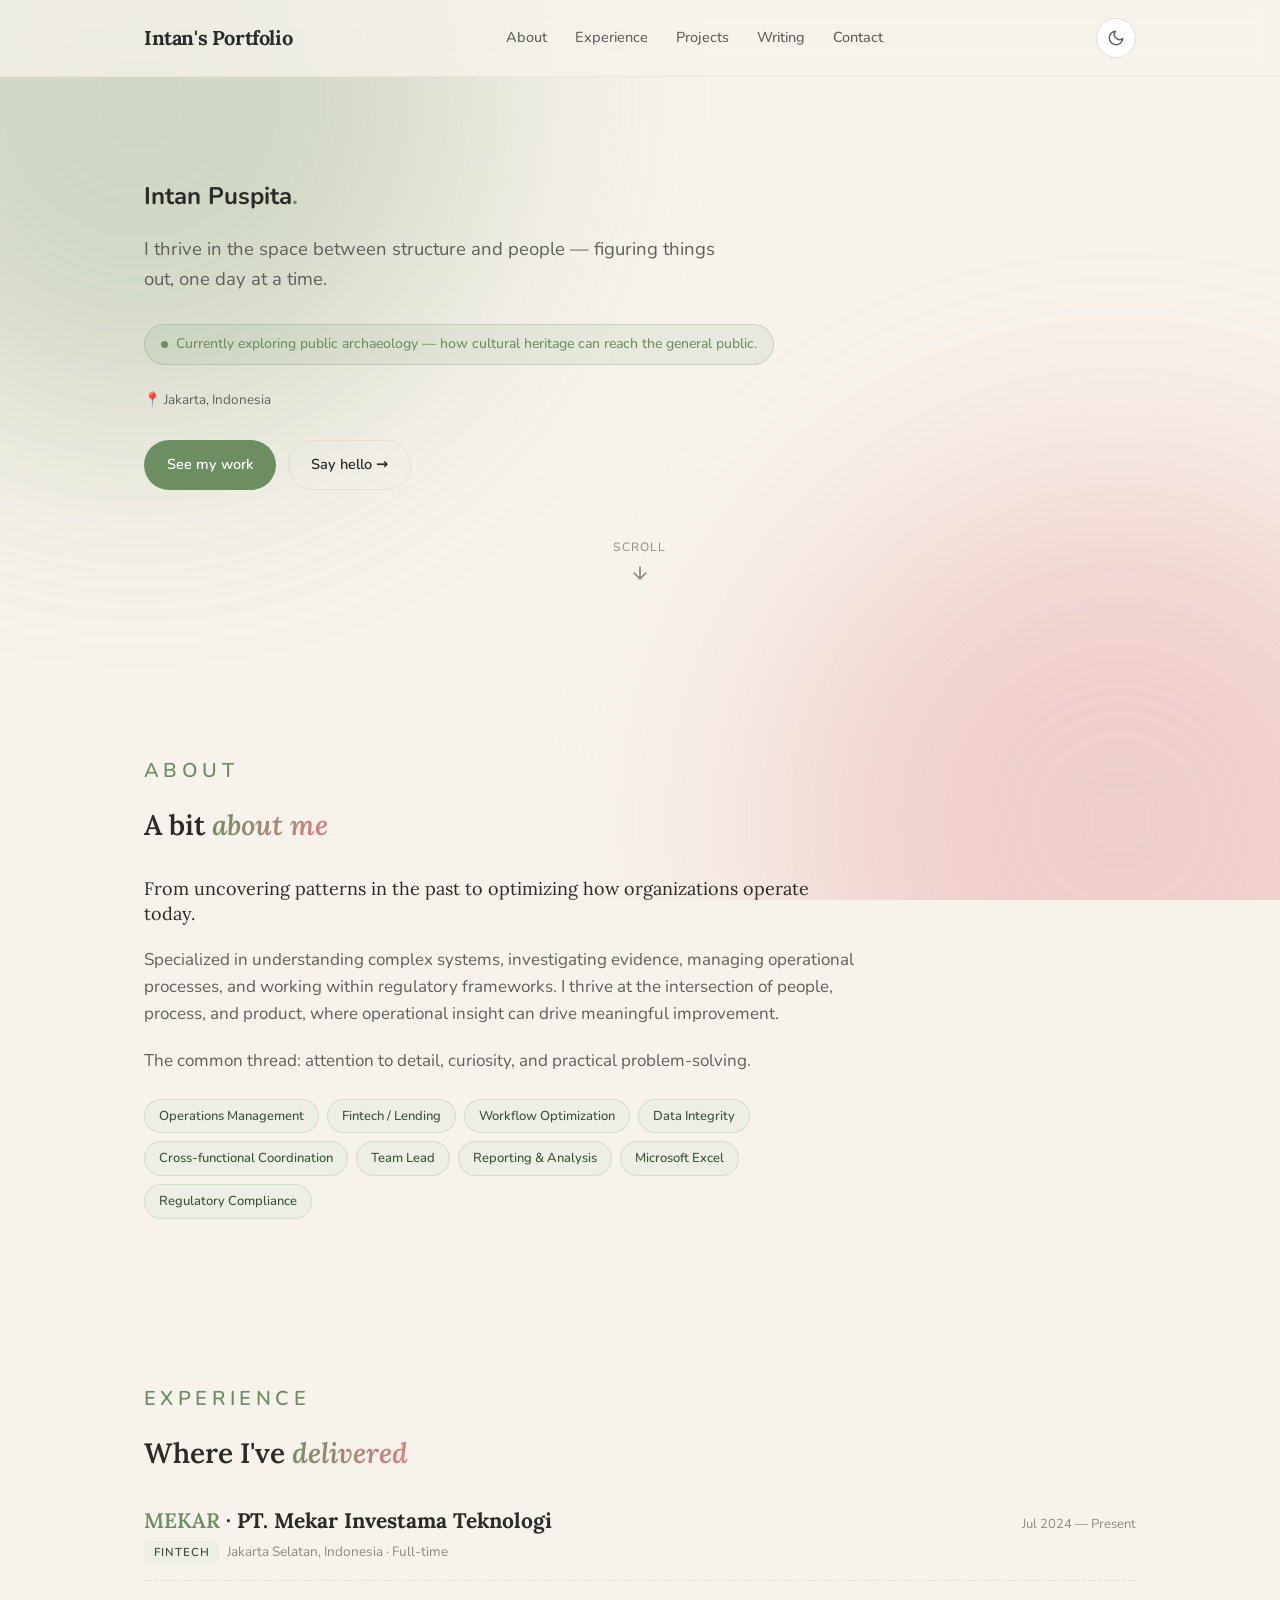
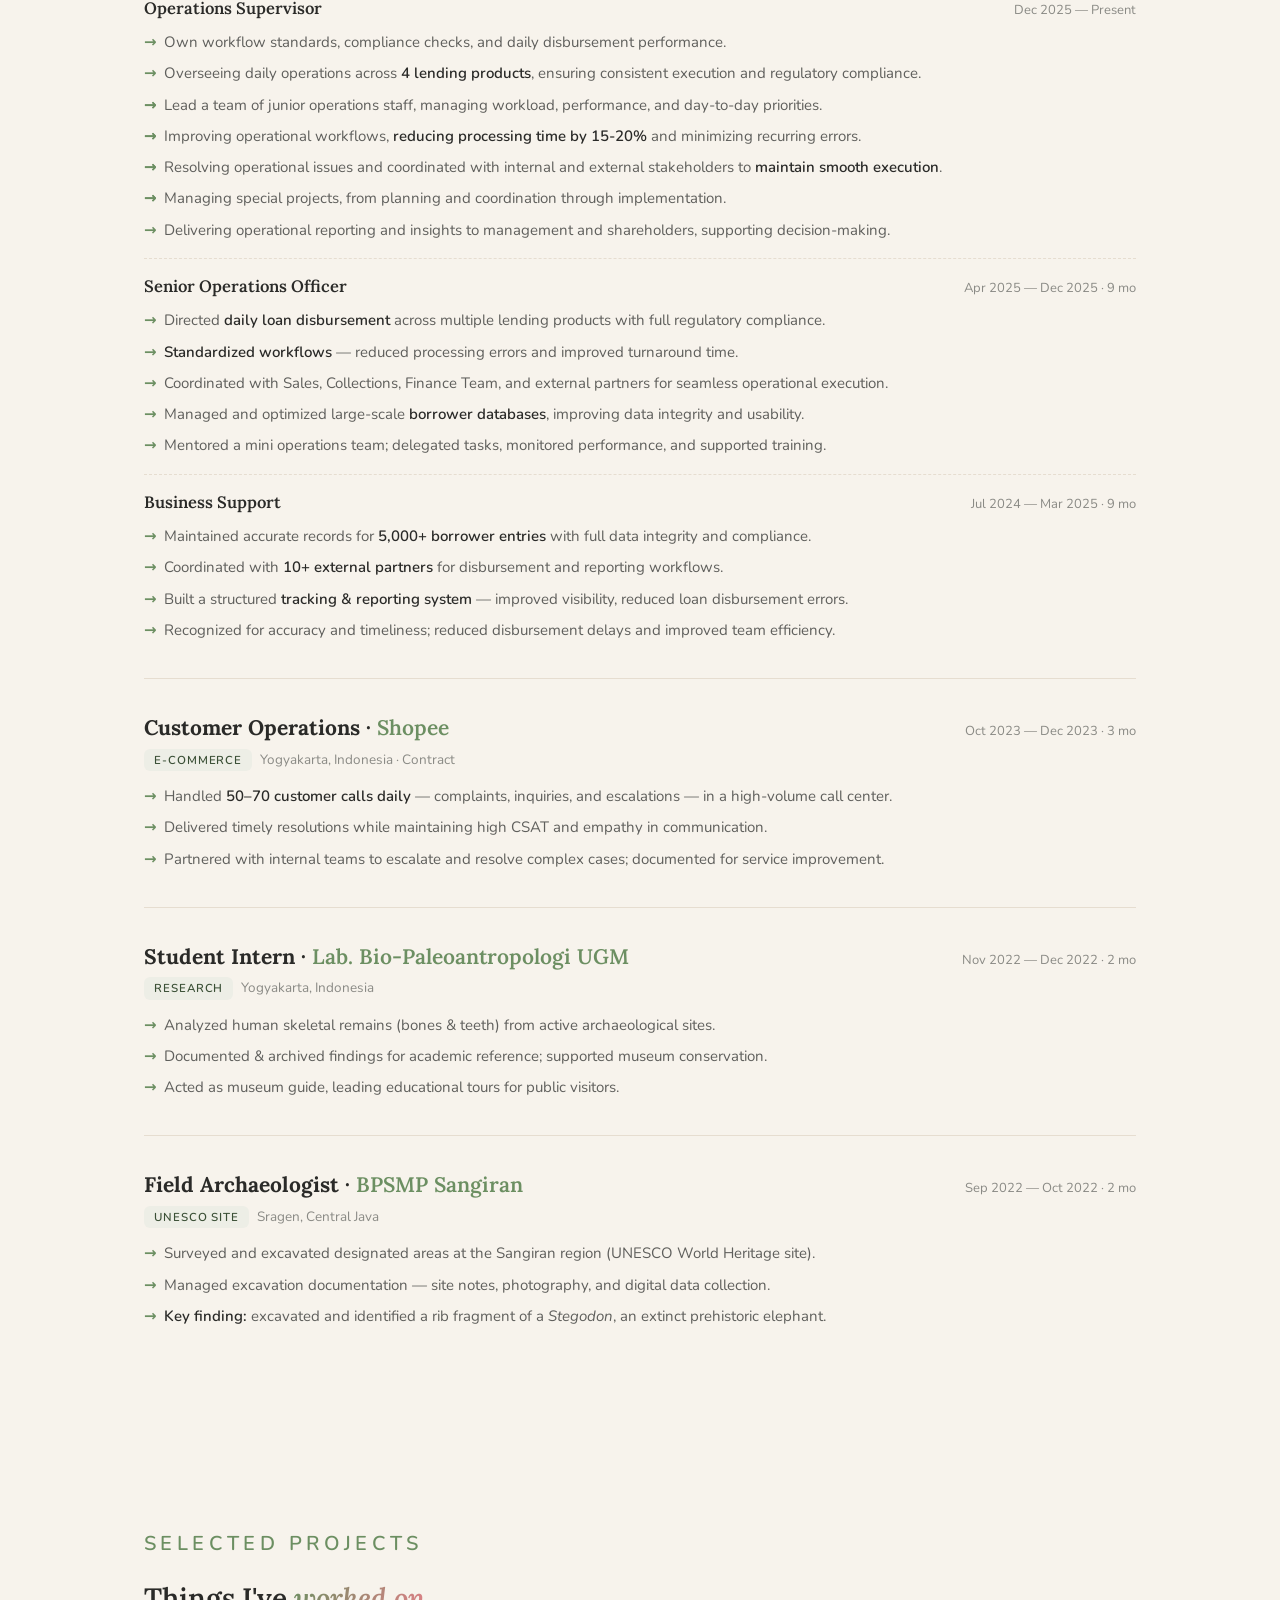
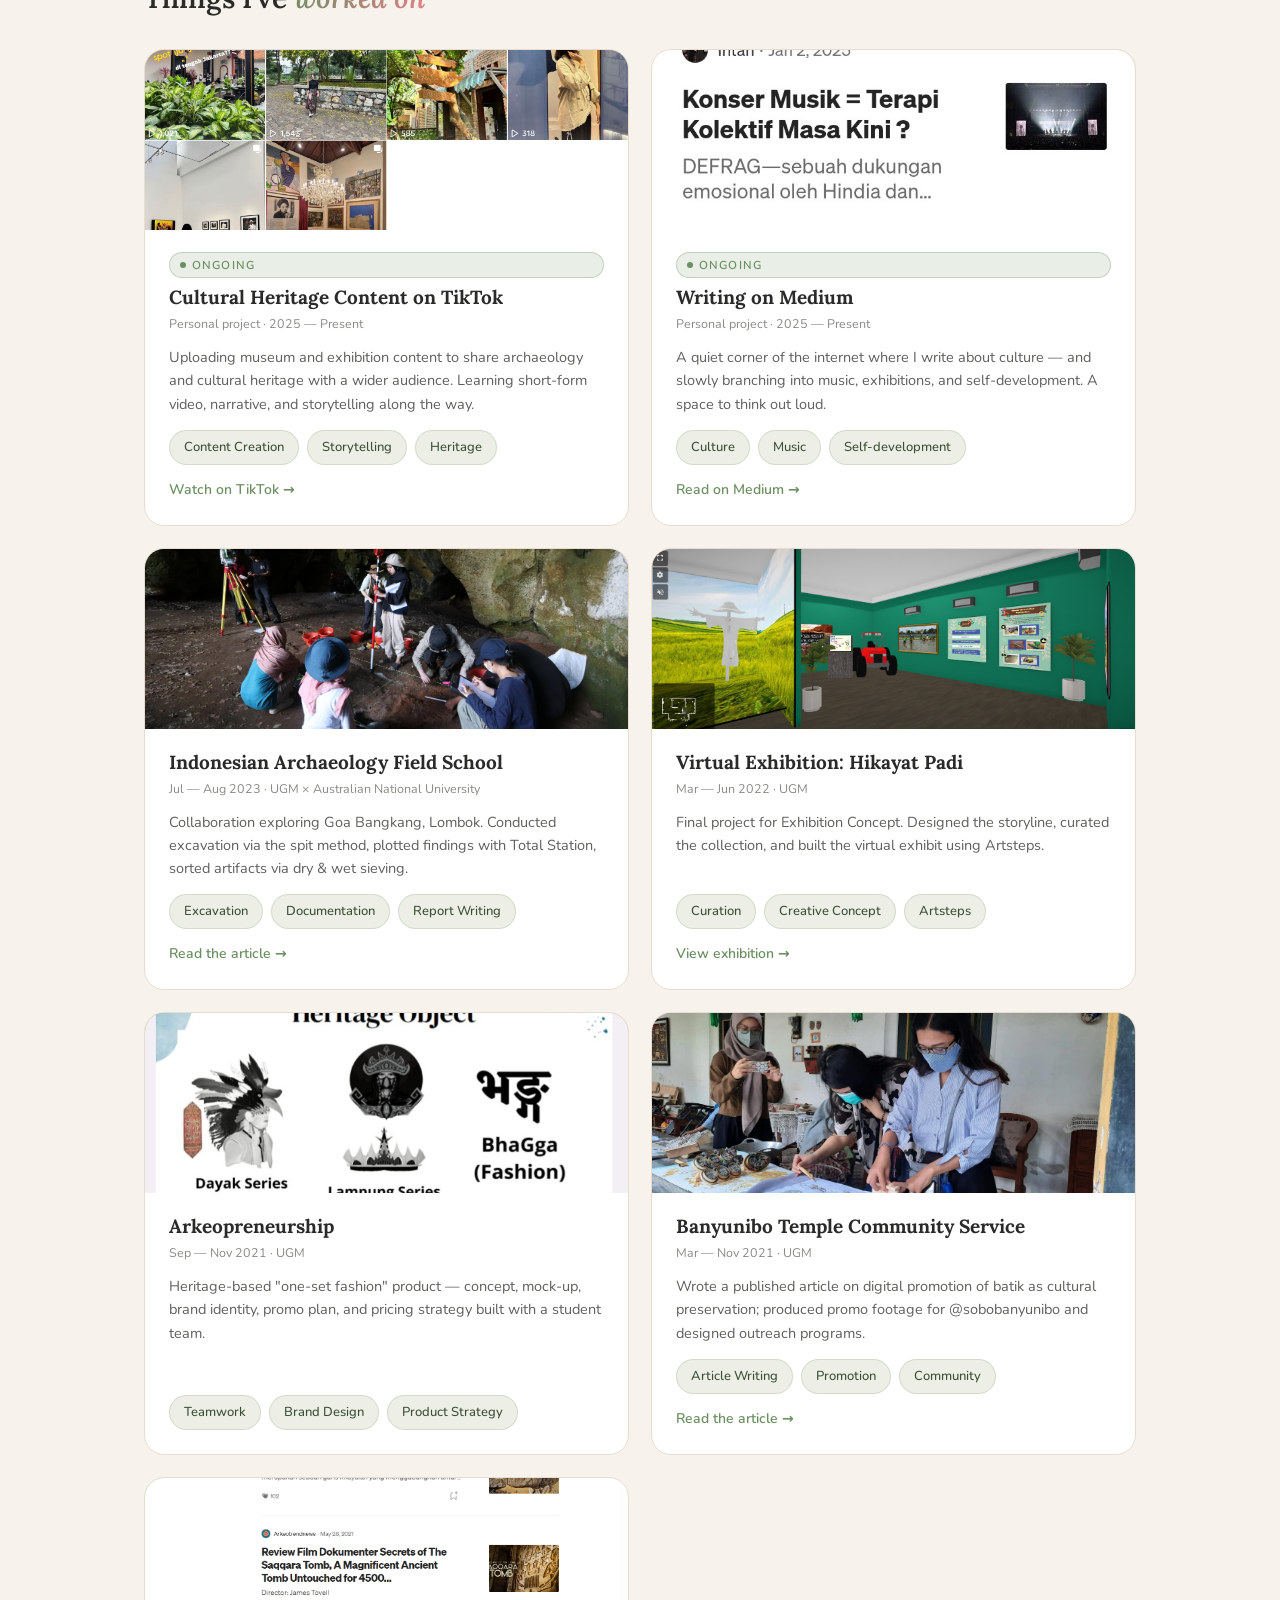
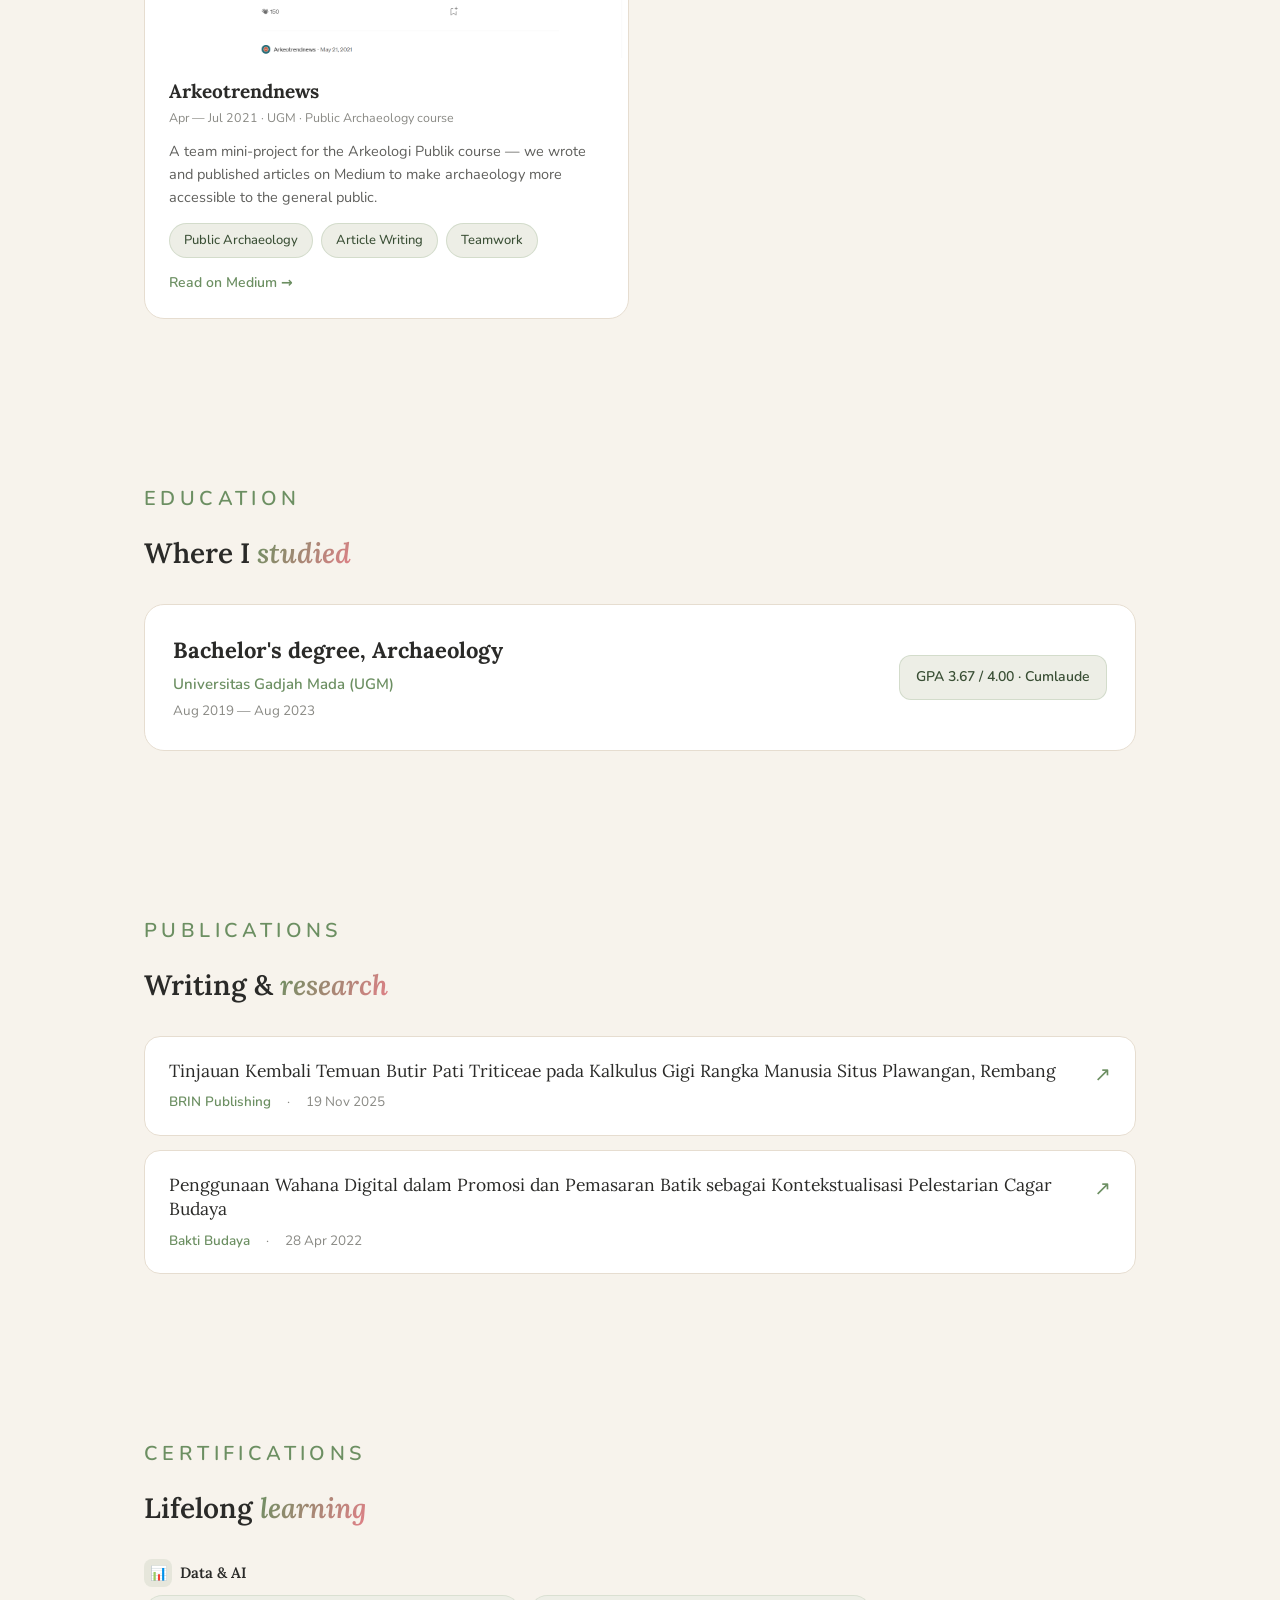
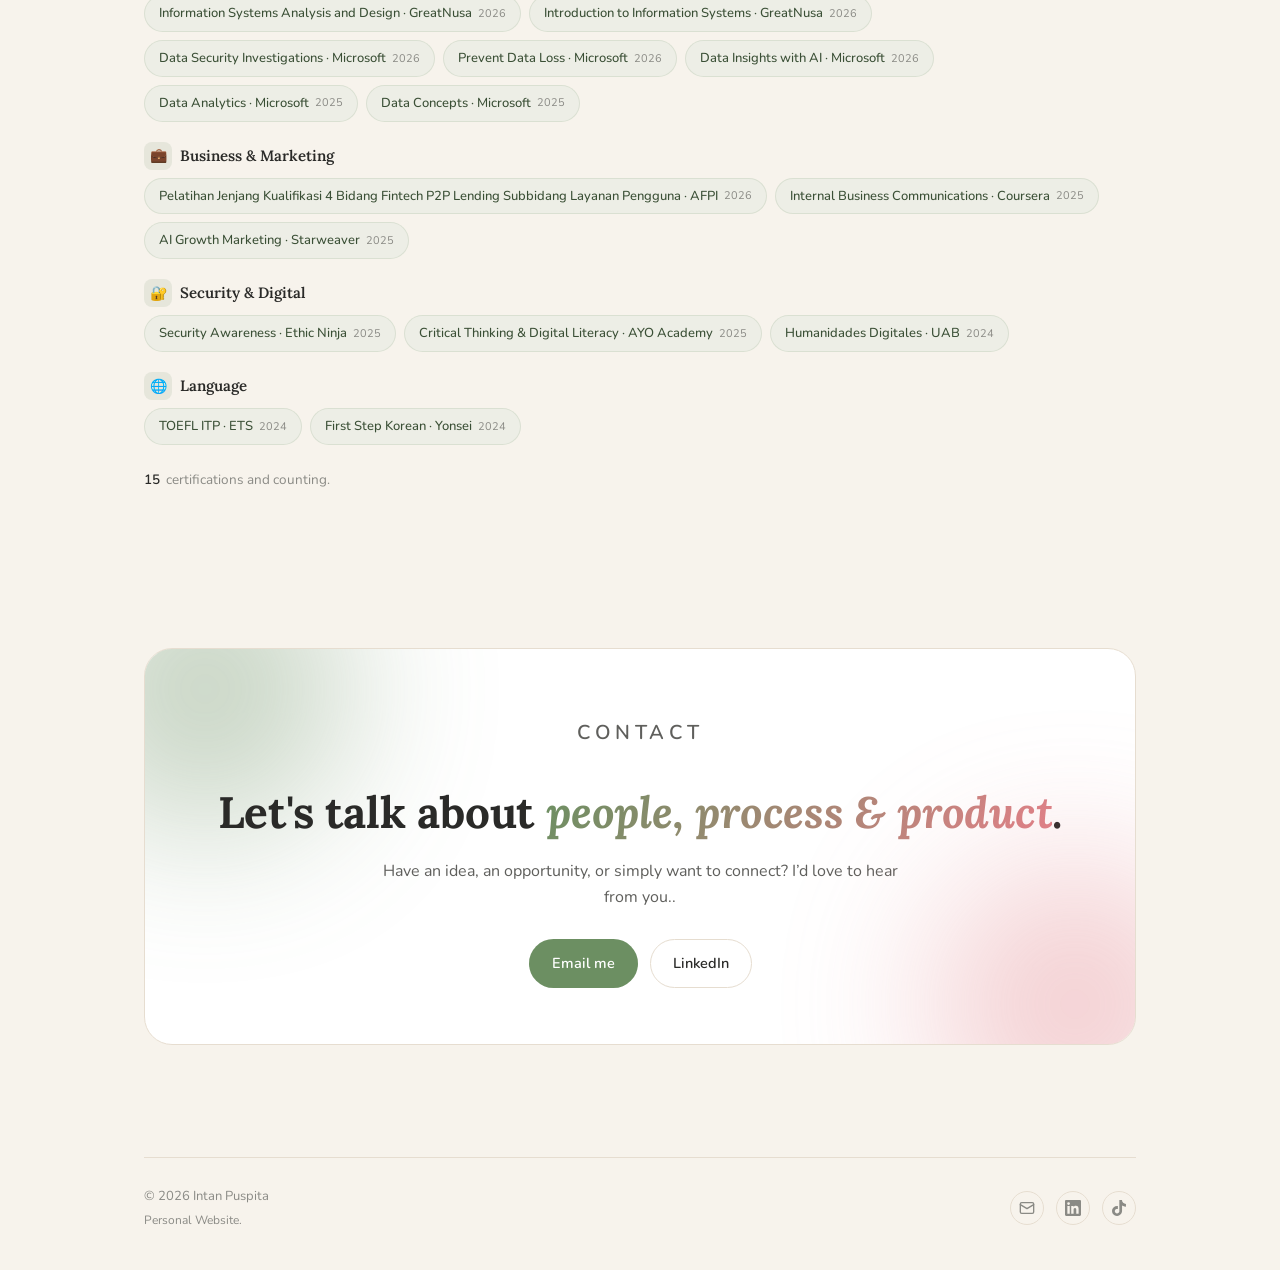
==== index.html @ 8f605ade "Increase font size for eyebrow and title elements" ====
<!DOCTYPE html>
<html lang="en">
<head>
<meta charset="UTF-8" />
<meta name="viewport" content="width=device-width, initial-scale=1.0" />
<title>Intan Puspita Portfolio</title>
<meta name="description" content="Intan Puspita — Personal Website." />
<meta property="og:title" content="Intan Puspita — Personal Website" />
<meta property="og:type" content="website" />
<meta name="twitter:card" content="summary_large_image" />
<meta name="twitter:title" content="Intan Puspita — Personal Website" />
<link rel="preconnect" href="https://fonts.googleapis.com" />
<link rel="preconnect" href="https://fonts.gstatic.com" crossorigin />
<link href="https://fonts.googleapis.com/css2?family=Nunito:wght@400;500;600;700&family=Lora:ital,wght@0,400;0,600;0,700;1,400;1,600&display=swap" rel="stylesheet" />
<script>
  (function() {
    const saved = localStorage.getItem('theme');
    const prefersDark = window.matchMedia('(prefers-color-scheme: dark)').matches;
    document.documentElement.dataset.theme = saved || (prefersDark ? 'dark' : 'light');
  })();
</script>
<style>
  :root {
    --sage-200: #c8dac0;  --sage-300: #a7c29b;  --sage-400: #89ab7c;
    --sage-500: #6c8f62;  --sage-600: #54724d;
    --pink-200: #f5c7c9;  --pink-300: #eda4a8;  --pink-400: #e08087;
  }
  [data-theme="light"] {
    --bg: #f7f3ec; --surface: #ffffff; --border: #e6ddd0;
    --text: #2a2a28; --text-soft: #5f5f5c; --muted: #8a8a85;
    --accent: var(--sage-500); --accent-2: var(--pink-400);
    --chip-bg: #edeee6; --chip-text: #3a4f35;
  }
  [data-theme="dark"] {
    --bg: #1b1f1c; --surface: #23282a; --border: #353c38;
    --text: #ece7dc; --text-soft: #bfb9ad; --muted: #8f8a7e;
    --accent: #a7c29b; --accent-2: #eda4a8;
    --chip-bg: #2e3431; --chip-text: #cfd9c7;
  }
  * { box-sizing: border-box; }
  html { scroll-behavior: smooth; }
  body {
    font-family: 'Nunito', system-ui, sans-serif;
    background: var(--bg); color: var(--text);
    margin: 0; line-height: 1.6;
    -webkit-font-smoothing: antialiased;
    transition: background .4s ease, color .4s ease;
  }
  .font-display { font-family: 'Lora', Georgia, serif; letter-spacing: -0.005em; }
  .container { max-width: 1040px; margin: 0 auto; padding: 0 24px; }

  .bg-art { position: fixed; inset: 0; z-index: -1; overflow: hidden; pointer-events: none; }
  .bg-art::before, .bg-art::after {
    content: ''; position: absolute; width: 680px; height: 680px;
    border-radius: 50%; filter: blur(120px);
    transition: opacity .4s ease;
  }
  .bg-art::before { background: var(--accent); top: -240px; left: -200px; opacity: .28; }
  .bg-art::after  { background: var(--accent-2); bottom: -260px; right: -180px; opacity: .32; }
  [data-theme="dark"] .bg-art::before, [data-theme="dark"] .bg-art::after { opacity: .18; }

  /* NAV */
  header.nav {
    position: sticky; top: 0; z-index: 40;
    backdrop-filter: blur(12px);
    background: color-mix(in srgb, var(--bg) 75%, transparent);
    border-bottom: 1px solid color-mix(in srgb, var(--border) 60%, transparent);
  }
  nav { display: flex; align-items: center; justify-content: space-between; padding: 18px 0; }
  .brand {
    font-family: 'Lora', serif; font-weight: 700; font-size: 20px;
    color: var(--text); text-decoration: none; letter-spacing: -0.02em;
  }
  .brand span { color: var(--accent); }
  .nav-links { display: flex; gap: 28px; list-style: none; padding: 0; margin: 0; }
  .nav-links a {
    color: var(--text-soft); text-decoration: none; font-size: 14.5px; font-weight: 500;
    position: relative; transition: color .2s;
  }
  .nav-links a::after {
    content: ''; position: absolute; left: 0; bottom: -6px; width: 0; height: 2px;
    background: var(--accent); border-radius: 2px; transition: width .3s ease;
  }
  .nav-links a:hover { color: var(--text); }
  .nav-links a:hover::after { width: 100%; }
  .theme-toggle {
    width: 40px; height: 40px; border-radius: 50%;
    border: 1px solid var(--border); background: var(--surface);
    display: grid; place-items: center; cursor: pointer;
    color: var(--text-soft);
    transition: transform .25s ease, border-color .25s ease, color .2s;
  }
  .theme-toggle:hover { color: var(--text); border-color: var(--accent); transform: rotate(18deg); }
  .theme-toggle svg { width: 18px; height: 18px; }
  .theme-toggle .icon-sun { display: none; }
  [data-theme="dark"] .theme-toggle .icon-sun { display: block; }
  [data-theme="dark"] .theme-toggle .icon-moon { display: none; }

  /* HERO */
  .hero { padding: 80px 0 80px; }
  .eyebrow {
    text-transform: uppercase; letter-spacing: 0.22em; font-size: 20px;
    color: var(--accent); font-weight: 600; margin-bottom: 16px;
  }
  .-title {
    font-family: 'Lora', serif; font-weight: 470;
    font-size: clamp(54px, 6.4vw, 72px); line-height: 1.06;
    margin: 0 0 18px;
  }
  .hero-title em {
    font-style: italic; font-weight: 470;
    background: linear-gradient(120deg, var(--accent), var(--accent-2));
    -webkit-background-clip: text; background-clip: text; color: transparent;
  }
  .hero-dot { color: var(--accent); }
  .hero-descriptors {
    font-size: 14px; text-transform: uppercase; letter-spacing: .22em;
    color: var(--muted); font-weight: 300; margin: 12px 0 16px;
  }
  .hero-sub {
    font-size: 18.5px; color: var(--text-soft);
    max-width: 580px; margin: 0 0 30px;
  }
  .hero-meta {
    display: flex; flex-wrap: wrap; gap: 8px 24px;
    font-size: 13.5px; color: var(--text-soft); margin-bottom: 30px;
  }
  .hero-meta span { display: inline-flex; align-items: center; gap: 6px; }
  .hero-meta .dot-sep { color: var(--muted); }
  .btn-row { display: flex; gap: 12px; flex-wrap: wrap; }
  .btn {
    display: inline-flex; align-items: center; gap: 8px;
    padding: 12px 22px; border-radius: 999px; font-weight: 600; font-size: 14.5px;
    text-decoration: none; transition: transform .2s, background .2s, color .2s, border-color .2s;
    border: 1px solid transparent; cursor: pointer;
  }
  .btn-primary { background: var(--accent); color: #fff; }
  .btn-primary:hover { transform: translateY(-2px); background: var(--sage-600); }
  [data-theme="dark"] .btn-primary { color: #1b1f1c; }
  [data-theme="dark"] .btn-primary:hover { background: #bcd1b1; }
  .btn-ghost { border-color: var(--border); color: var(--text); background: transparent; }
  .btn-ghost:hover { border-color: var(--accent); color: var(--accent); transform: translateY(-2px); }

  section { padding: 72px 0; }
  .section-head { margin-bottom: 28px; }
  .section-head h2 {
    font-family: 'Lora', serif; font-weight: 600;
    font-size: clamp(22px, 3vw, 28px); margin: 6px 0 0;
  }
  .section-head h2 em {
    font-style: italic;
    background: linear-gradient(120deg, var(--accent), var(--accent-2));
    -webkit-background-clip: text; background-clip: text; color: transparent;
  }

  /* ABOUT */
  .about { max-width: 720px; font-size: 17px; color: var(--text-soft); }
  .about p { margin: 0 0 20px; }
  .about .lead {
    color: var(--text); font-size: 18px;
    font-family: 'Lora', serif; line-height: 1.4; margin-bottom: 20px;
  }
  .chips { display: flex; flex-wrap: wrap; gap: 8px; margin-top: 24px; }
  .chip {
    background: var(--chip-bg); color: var(--chip-text);
    padding: 6px 14px; border-radius: 999px; font-size: 13px; font-weight: 500;
    border: 1px solid color-mix(in srgb, var(--accent) 20%, transparent);
  }

  /* EXPERIENCE - compact, sell-off style */
  .xp-list-wrap { display: flex; flex-direction: column; gap: 32px; }
  .xp-card {
    padding-bottom: 28px; border-bottom: 1px solid var(--border);
  }
  .xp-card:last-child { border-bottom: none; }
  .xp-role-head {
    display: flex; flex-wrap: wrap; align-items: baseline; justify-content: space-between; gap: 8px;
    margin-bottom: 4px;
  }
  .xp-role-head h3 {
    font-family: 'Lora', serif; font-size: 21px; margin: 0; color: var(--text);
  }
  .xp-role-head .co { color: var(--accent); font-weight: 600; }
  .xp-date { font-size: 13px; color: var(--muted); white-space: nowrap; }
  .xp-loc { font-size: 13.5px; color: var(--muted); margin-bottom: 14px; }
  .xp-loc .tag {
    display: inline-block; padding: 2px 10px; border-radius: 6px;
    background: var(--chip-bg); color: var(--chip-text);
    font-size: 11.5px; font-weight: 600; margin-right: 8px;
    text-transform: uppercase; letter-spacing: .08em;
  }
  .xp-bullets { list-style: none; padding: 0; margin: 10px 0 0; }
  .xp-bullets li {
    position: relative; padding-left: 20px; margin-bottom: 8px;
    color: var(--text-soft); font-size: 15px; line-height: 1.55;
  }
  .xp-bullets li::before {
    content: '→'; position: absolute; left: 0; top: 0;
    color: var(--accent); font-weight: 700;
  }
  .xp-bullets strong { color: var(--text); font-weight: 600; }
  .sub-role {
    margin-top: 16px; padding-top: 14px;
    border-top: 1px dashed var(--border);
  }
  .sub-role:first-of-type { margin-top: 8px; padding-top: 0; border-top: none; }
  .sub-role-head {
    display: flex; flex-wrap: wrap; align-items: baseline; justify-content: space-between; gap: 8px;
    margin-bottom: 2px;
  }
  .sub-role-head h4 {
    font-family: 'Lora', serif; font-size: 16.5px;
    margin: 0; color: var(--text); font-weight: 600;
  }

  /* PROJECTS with photos */
  .projects { display: grid; grid-template-columns: 1fr 1fr; gap: 22px; }
  @media (max-width: 780px) { .projects { grid-template-columns: 1fr; } }
  .project {
    background: var(--surface);
    border: 1px solid var(--border);
    border-radius: 20px; overflow: hidden;
    transition: transform .3s, border-color .3s, box-shadow .3s;
    display: flex; flex-direction: column;
  }
  .project:hover {
    transform: translateY(-4px);
    border-color: color-mix(in srgb, var(--accent) 50%, var(--border));
    box-shadow: 0 18px 40px -24px color-mix(in srgb, var(--accent) 55%, transparent);
  }
  .project-thumb {
    position: relative; height: 180px;
    overflow: hidden;
  }
  .thumb-1 { background: linear-gradient(135deg, var(--sage-300), var(--pink-200)); }
  .thumb-2 { background: linear-gradient(135deg, var(--pink-300), var(--sage-200)); }
  .thumb-3 { background: linear-gradient(135deg, var(--sage-400), var(--pink-300)); }
  .thumb-4 { background: linear-gradient(135deg, var(--pink-400), var(--sage-300)); }
  .thumb-5 { background: linear-gradient(135deg, var(--sage-200), var(--pink-300)); }
  .thumb-6 { background: linear-gradient(135deg, var(--pink-200), var(--sage-400)); }
  .project-visit {
    display: inline-flex; align-items: center; gap: 6px;
    color: var(--accent); font-weight: 600; font-size: 14px;
    text-decoration: none; margin-top: auto;
    transition: color .2s, transform .2s;
  }
  .project-visit:hover { color: var(--accent-2); transform: translateX(3px); }
  .project-ongoing {
    display: inline-flex; align-items: center; gap: 6px;
    font-size: 11.5px; font-weight: 600; color: var(--accent);
    text-transform: uppercase; letter-spacing: .1em;
    padding: 3px 10px; border-radius: 999px;
    background: color-mix(in srgb, var(--accent) 15%, transparent);
    border: 1px solid color-mix(in srgb, var(--accent) 30%, transparent);
    margin-bottom: 8px;
  }
  .project-ongoing::before {
    content: ''; width: 6px; height: 6px; border-radius: 50%;
    background: var(--accent); display: inline-block;
    animation: pulse 2s ease-in-out infinite;
  }
  @keyframes pulse {
    0%, 100% { opacity: 1; transform: scale(1); }
    50% { opacity: .5; transform: scale(1.3); }
  }
  .project-thumb img {
    position: absolute; inset: 0;
    width: 100%; height: 100%; object-fit: cover;
    transition: transform .5s ease;
  }
  .project:hover .project-thumb img { transform: scale(1.04); }
  .project-thumb .thumb-label {
    position: absolute; inset: 0;
    display: grid; place-items: center;
    font-family: 'Lora', serif;
    font-size: 56px; font-weight: 700;
    color: rgba(255,255,255,0.55);
    pointer-events: none;
  }
  .project-body { padding: 22px 24px 24px; flex: 1; display: flex; flex-direction: column; }
  .project h3 {
    font-family: 'Lora', serif; font-size: 19px; margin: 0 0 4px;
    color: var(--text); line-height: 1.25;
  }
  .project .p-date { font-size: 12.5px; color: var(--muted); margin-bottom: 12px; }
  .project p { color: var(--text-soft); font-size: 14.5px; margin: 0 0 14px; flex: 1; }

  /* EDUCATION */
  .edu-card {
    background: var(--surface); border: 1px solid var(--border);
    border-radius: 20px; padding: 28px;
    display: flex; justify-content: space-between; flex-wrap: wrap; gap: 16px; align-items: center;
  }
  .edu-card h3 { font-family: 'Lora', serif; margin: 0 0 4px; font-size: 22px; }
  .edu-card .school { color: var(--accent); font-weight: 600; font-size: 15px; }
  .edu-card .meta { color: var(--muted); font-size: 13.5px; margin-top: 4px; }
  .edu-card .gpa {
    background: var(--chip-bg); color: var(--chip-text);
    padding: 10px 16px; border-radius: 12px; font-size: 14px; font-weight: 600;
    border: 1px solid color-mix(in srgb, var(--accent) 20%, transparent);
    white-space: nowrap;
  }

  /* PUBLICATIONS - clickable cards */
  .pub-list { display: grid; grid-template-columns: 1fr; gap: 14px; }
  .pub-card {
    background: var(--surface); border: 1px solid var(--border);
    border-radius: 16px; padding: 22px 24px;
    text-decoration: none; color: inherit; display: block;
    transition: transform .2s, border-color .2s, box-shadow .2s;
    position: relative;
  }
  .pub-card:hover {
    transform: translateY(-2px);
    border-color: color-mix(in srgb, var(--accent) 50%, var(--border));
    box-shadow: 0 10px 30px -20px color-mix(in srgb, var(--accent) 60%, transparent);
  }
  .pub-card .pub-title {
    font-family: 'Lora', serif; font-size: 17.5px;
    color: var(--text); line-height: 1.4; margin: 0 0 8px;
    padding-right: 30px;
  }
  .pub-card .pub-meta {
    display: flex; flex-wrap: wrap; gap: 8px 16px;
    font-size: 13.5px; color: var(--muted);
  }
  .pub-card .pub-journal { color: var(--accent); font-weight: 600; }
  .pub-card::after {
    content: '↗'; position: absolute; top: 22px; right: 24px;
    color: var(--accent); font-size: 20px; font-weight: 500;
    transition: transform .2s;
  }
  .pub-card:hover::after { transform: translate(3px, -3px); }

  /* CERTIFICATIONS - grouped chips */
  .cert-groups { display: flex; flex-direction: column; gap: 20px; }
  .cert-group-label {
    font-family: 'Lora', serif; font-size: 15px; font-weight: 600;
    color: var(--text); margin: 0 0 8px;
    display: flex; align-items: center; gap: 8px;
  }
  .cert-group-label .cert-icon {
    display: inline-flex; align-items: center; justify-content: center;
    width: 28px; height: 28px; border-radius: 8px;
    background: color-mix(in srgb, var(--accent) 12%, transparent);
    color: var(--accent); font-size: 14px; flex-shrink: 0;
  }
  .cert-chips { display: flex; flex-wrap: wrap; gap: 8px; }
  .cert-chip {
    display: inline-flex; align-items: center; gap: 6px;
    background: var(--chip-bg); color: var(--chip-text);
    padding: 7px 14px; border-radius: 999px; font-size: 13px; font-weight: 500;
    border: 1px solid color-mix(in srgb, var(--accent) 15%, transparent);
    transition: border-color .2s, transform .2s;
    text-decoration: none; cursor: pointer;
  }
  .cert-chip:hover {
    border-color: color-mix(in srgb, var(--accent) 45%, transparent);
    transform: translateY(-1px);
    color: var(--accent);
  }
  .cert-chip .cert-yr {
    font-size: 11px; color: var(--muted); font-weight: 400;
  }
  .cert-count {
    display: inline-flex; align-items: center; gap: 6px;
    font-size: 13.5px; color: var(--muted); margin-top: 4px;
  }
  .cert-count strong { color: var(--text); font-weight: 600; }

  /* CONTACT */
  .contact-card {
    background: var(--surface); border: 1px solid var(--border);
    border-radius: 28px; padding: 56px 32px;
    text-align: center;
    position: relative; overflow: hidden;
  }
  .contact-card::before, .contact-card::after {
    content: ''; position: absolute;
    width: 280px; height: 280px; border-radius: 50%;
    filter: blur(80px); opacity: .4;
  }
  .contact-card::before { background: var(--accent); top: -100px; left: -80px; }
  .contact-card::after  { background: var(--accent-2); bottom: -100px; right: -80px; }
  [data-theme="dark"] .contact-card::before,
  [data-theme="dark"] .contact-card::after { opacity: .25; }
  .contact-card > * { position: relative; }
  .contact-card p { color: var(--text-soft); max-width: 520px; margin: 12px auto 28px; }

  footer {
    padding: 28px 0 40px; color: var(--muted); font-size: 13px;
    display: flex; justify-content: space-between; flex-wrap: wrap; gap: 12px;
    border-top: 1px solid var(--border); margin-top: 40px;
  }

  /* CURRENTLY line */
  .currently {
    display: inline-flex; align-items: center; gap: 8px;
    font-size: 14px; color: var(--accent); font-weight: 500;
    padding: 8px 16px; border-radius: 999px;
    background: color-mix(in srgb, var(--accent) 10%, transparent);
    border: 1px solid color-mix(in srgb, var(--accent) 25%, transparent);
    margin: 0 0 24px;
  }
  .currently::before {
    content: ''; width: 7px; height: 7px; border-radius: 50%;
    background: var(--accent); display: inline-block; flex-shrink: 0;
    animation: pulse 2s ease-in-out infinite;
  }

  /* SCROLL INDICATOR */
  .scroll-hint {
    display: flex; flex-direction: column; align-items: center; gap: 6px;
    margin-top: 48px; color: var(--muted); font-size: 12px;
    letter-spacing: .1em; text-transform: uppercase;
  }
  .scroll-hint svg {
    width: 20px; height: 20px;
    animation: bobDown 2s ease-in-out infinite;
  }
  @keyframes bobDown {
    0%, 100% { transform: translateY(0); opacity: .6; }
    50% { transform: translateY(6px); opacity: 1; }
  }

  /* HAMBURGER MENU */
  .hamburger {
    display: none; background: none; border: none; cursor: pointer;
    color: var(--text-soft); padding: 4px; margin-left: 12px;
  }
  .hamburger svg { width: 24px; height: 24px; }
  @media (max-width: 820px) {
    .hamburger { display: block; }
    .nav-links {
      display: none; position: absolute; top: 100%; left: 0; right: 0;
      flex-direction: column; gap: 0; padding: 12px 24px 20px;
      background: color-mix(in srgb, var(--bg) 95%, transparent);
      backdrop-filter: blur(16px);
      border-bottom: 1px solid var(--border);
    }
    .nav-links.open { display: flex; }
    .nav-links a { padding: 10px 0; font-size: 16px; }
    .nav-links a::after { display: none; }
  }

  /* FOOTER SOCIAL */
  .footer-social { display: flex; gap: 12px; align-items: center; }
  .footer-social a {
    display: grid; place-items: center;
    width: 34px; height: 34px; border-radius: 50%;
    border: 1px solid var(--border); color: var(--muted);
    text-decoration: none; transition: color .2s, border-color .2s;
  }
  .footer-social a:hover { color: var(--accent); border-color: var(--accent); }
  .footer-social svg { width: 16px; height: 16px; }

  .reveal { opacity: 0; transform: translateY(16px); transition: opacity .7s ease, transform .7s ease; }
  .reveal.show { opacity: 1; transform: translateY(0); }
</style>
</head>
<body>
  <div class="bg-art" aria-hidden="true"></div>

  <header class="nav">
    <div class="container">
      <nav>
        <a href="#top" class="brand">Intan's<span> </span>Portfolio</a>
        <ul class="nav-links">
          <li><a href="#about">About</a></li>
          <li><a href="#experience">Experience</a></li>
          <li><a href="#projects">Projects</a></li>
          <li><a href="#writing">Writing</a></li>
          <li><a href="#contact">Contact</a></li>
        </ul>
        <div style="display:flex;align-items:center;">
        <button id="themeToggle" class="theme-toggle" aria-label="Toggle theme">
          <svg class="icon-moon" viewBox="0 0 24 24" fill="none" stroke="currentColor" stroke-width="2" stroke-linecap="round" stroke-linejoin="round"><path d="M21 12.79A9 9 0 1 1 11.21 3 7 7 0 0 0 21 12.79Z"/></svg>
          <svg class="icon-sun" viewBox="0 0 24 24" fill="none" stroke="currentColor" stroke-width="2" stroke-linecap="round" stroke-linejoin="round"><circle cx="12" cy="12" r="4"/><path d="M12 2v2M12 20v2M4.93 4.93l1.41 1.41M17.66 17.66l1.41 1.41M2 12h2M20 12h2M4.93 19.07l1.41-1.41M17.66 6.34l1.41-1.41"/></svg>
        </button>
        <button id="menuToggle" class="hamburger" aria-label="Open menu">
          <svg viewBox="0 0 24 24" fill="none" stroke="currentColor" stroke-width="2" stroke-linecap="round"><path d="M4 7h16M4 12h16M4 17h16"/></svg>
        </button>
        </div>
      </nav>
    </div>
  </header>

  <!-- HERO -->
  <section id="top" class="hero">
    <div class="container reveal">
      <h1 class="hero-title">Intan Puspita<span class="hero-dot">.</span></h1>
      <p class="hero-sub">I thrive in the space between structure and people — figuring things out, one day at a time.</p>
      <p class="currently">Currently exploring public archaeology — how cultural heritage can reach the general public.</p>
      <div class="hero-meta">
        <span>📍 Jakarta, Indonesia</span>
      </div>
      <div class="btn-row">
        <a class="btn btn-primary" href="#experience">See my work</a>
        <a class="btn btn-ghost" href="#contact">Say hello →</a>
      </div>
      <div class="scroll-hint">
        <span>scroll</span>
        <svg viewBox="0 0 24 24" fill="none" stroke="currentColor" stroke-width="2" stroke-linecap="round" stroke-linejoin="round"><path d="M12 5v14M19 12l-7 7-7-7"/></svg>
      </div>
    </div>
  </section>

  <!-- ABOUT -->
  <section id="about">
    <div class="container">
      <div class="section-head reveal">
        <p class="eyebrow">About</p>
        <h2>A bit <em>about me</em></h2>
      </div>
      <div class="about reveal">
        <p class="lead">From uncovering patterns in the past to optimizing how organizations operate today.</p>
        <p>Specialized in understanding complex systems, investigating evidence, managing operational processes, and working within regulatory frameworks. I thrive at the intersection of people, process, and product, where operational insight can drive meaningful improvement.</p>
        <p>The common thread: attention to detail, curiosity, and practical problem-solving.</p>
        <div class="chips">
          <span class="chip">Operations Management</span>
          <span class="chip">Fintech / Lending</span>
          <span class="chip">Workflow Optimization</span>
          <span class="chip">Data Integrity</span>
          <span class="chip">Cross-functional Coordination</span>
          <span class="chip">Team Lead</span>
          <span class="chip">Reporting &amp; Analysis</span>
          <span class="chip">Microsoft Excel</span>
          <span class="chip">Regulatory Compliance</span>
        </div>
      </div>
    </div>
  </section>

  <!-- EXPERIENCE -->
  <section id="experience">
    <div class="container">
      <div class="section-head reveal">
        <p class="eyebrow">Experience</p>
        <h2>Where I've <em>delivered</em></h2>
      </div>
      <div class="xp-list-wrap reveal">

        <!-- MEKAR -->
        <div class="xp-card">
          <div class="xp-role-head">
            <h3><span class="co">MEKAR</span> · PT. Mekar Investama Teknologi</h3>
            <span class="xp-date">Jul 2024 — Present</span>
          </div>
          <div class="xp-loc"><span class="tag">Fintech</span>Jakarta Selatan, Indonesia · Full-time</div>

          <div class="sub-role">
            <div class="sub-role-head">
              <h4>Operations Supervisor</h4>
              <span class="xp-date">Dec 2025 — Present</span>
            </div>
            <ul class="xp-bullets">
              <li>Own workflow standards, compliance checks, and daily disbursement performance.</li>
              <li>Overseeing daily operations across <strong>4 lending products</strong>, ensuring consistent execution and regulatory compliance.<li>
              <li>Lead a team of junior operations staff, managing workload, performance, and day-to-day priorities.<li>
              <li>Improving operational workflows, <strong>reducing processing time by 15-20%</strong> and minimizing recurring errors.<li>
              <li>Resolving operational issues and coordinated with internal and external stakeholders to <strong>maintain smooth execution</strong>.<li>
              <li>Managing special projects, from planning and coordination through implementation.</li>
              <li>Delivering operational reporting and insights to management and shareholders, supporting decision-making.</li>
            </ul>
          </div>

          <div class="sub-role">
            <div class="sub-role-head">
              <h4>Senior Operations Officer</h4>
              <span class="xp-date">Apr 2025 — Dec 2025 · 9 mo</span>
            </div>
            <ul class="xp-bullets">
              <li>Directed <strong>daily loan disbursement</strong> across multiple lending products with full regulatory compliance.</li>
              <li><strong>Standardized workflows</strong> — reduced processing errors and improved turnaround time.</li>
              <li>Coordinated with Sales, Collections, Finance Team, and external partners for seamless operational execution.</li>
              <li>Managed and optimized large-scale <strong>borrower databases</strong>, improving data integrity and usability.</li>
              <li>Mentored a mini operations team; delegated tasks, monitored performance, and supported training.</li>
            </ul>
          </div>

          <div class="sub-role">
            <div class="sub-role-head">
              <h4>Business Support</h4>
              <span class="xp-date">Jul 2024 — Mar 2025 · 9 mo</span>
            </div>
            <ul class="xp-bullets">
              <li>Maintained accurate records for <strong>5,000+ borrower entries</strong> with full data integrity and compliance.</li>
              <li>Coordinated with <strong>10+ external partners</strong> for disbursement and reporting workflows.</li>
              <li>Built a structured <strong>tracking &amp; reporting system</strong> — improved visibility, reduced loan disbursement errors.</li>
              <li>Recognized for accuracy and timeliness; reduced disbursement delays and improved team efficiency.</li>
            </ul>
          </div>
        </div>

        <!-- SHOPEE -->
        <div class="xp-card">
          <div class="xp-role-head">
            <h3>Customer Operations · <span class="co">Shopee</span></h3>
            <span class="xp-date">Oct 2023 — Dec 2023 · 3 mo</span>
          </div>
          <div class="xp-loc"><span class="tag">E-commerce</span>Yogyakarta, Indonesia · Contract</div>
          <ul class="xp-bullets">
            <li>Handled <strong>50–70 customer calls daily</strong> — complaints, inquiries, and escalations — in a high-volume call center.</li>
            <li>Delivered timely resolutions while maintaining high CSAT and empathy in communication.</li>
            <li>Partnered with internal teams to escalate and resolve complex cases; documented for service improvement.</li>
          </ul>
        </div>

        <!-- UGM LAB -->
        <div class="xp-card">
          <div class="xp-role-head">
            <h3>Student Intern · <span class="co">Lab. Bio-Paleoantropologi UGM</span></h3>
            <span class="xp-date">Nov 2022 — Dec 2022 · 2 mo</span>
          </div>
          <div class="xp-loc"><span class="tag">Research</span>Yogyakarta, Indonesia</div>
          <ul class="xp-bullets">
            <li>Analyzed human skeletal remains (bones &amp; teeth) from active archaeological sites.</li>
            <li>Documented &amp; archived findings for academic reference; supported museum conservation.</li>
            <li>Acted as museum guide, leading educational tours for public visitors.</li>
          </ul>
        </div>

        <!-- SANGIRAN -->
        <div class="xp-card">
          <div class="xp-role-head">
            <h3>Field Archaeologist · <span class="co">BPSMP Sangiran</span></h3>
            <span class="xp-date">Sep 2022 — Oct 2022 · 2 mo</span>
          </div>
          <div class="xp-loc"><span class="tag">UNESCO Site</span>Sragen, Central Java</div>
          <ul class="xp-bullets">
            <li>Surveyed and excavated designated areas at the Sangiran region (UNESCO World Heritage site).</li>
            <li>Managed excavation documentation — site notes, photography, and digital data collection.</li>
            <li><strong>Key finding:</strong> excavated and identified a rib fragment of a <em>Stegodon</em>, an extinct prehistoric elephant.</li>
          </ul>
        </div>

      </div>
    </div>
  </section>

  <!-- PROJECTS -->
  <section id="projects">
    <div class="container">
      <div class="section-head reveal">
        <p class="eyebrow">Selected projects</p>
        <h2>Things I've <em>worked on</em></h2>
      </div>
      <div class="projects">

        <article class="project reveal">
          <div class="project-thumb thumb-5">
            <span class="thumb-label">01</span>
            <img src="images/TikTok.jpg" alt="@berryberrykoo TikTok" loading="lazy" onerror="this.remove()" />
          </div>
          <div class="project-body">
            <span class="project-ongoing">Ongoing</span>
            <h3>Cultural Heritage Content on TikTok</h3>
            <div class="p-date">Personal project · 2025 — Present</div>
            <p>Uploading museum and exhibition content to share archaeology and cultural heritage with a wider audience. Learning short-form video, narrative, and storytelling along the way.</p>
            <div class="chips" style="margin: 0 0 14px;">
              <span class="chip">Content Creation</span>
              <span class="chip">Storytelling</span>
              <span class="chip">Heritage</span>
            </div>
            <a class="project-visit" href="https://www.tiktok.com/@berryberrykoo" target="_blank" rel="noopener">Watch on TikTok →</a>
          </div>
        </article>

        <article class="project reveal">
          <div class="project-thumb thumb-6">
            <span class="thumb-label">02</span>
            <img src="images/medium.jpg" alt="goldenrodiary on Medium" loading="lazy" onerror="this.remove()" />
          </div>
          <div class="project-body">
            <span class="project-ongoing">Ongoing</span>
            <h3>Writing on Medium</h3>
            <div class="p-date">Personal project · 2025 — Present</div>
            <p>A quiet corner of the internet where I write about culture — and slowly branching into music, exhibitions, and self-development. A space to think out loud.</p>
            <div class="chips" style="margin: 0 0 14px;">
              <span class="chip">Culture</span>
              <span class="chip">Music</span>
              <span class="chip">Self-development</span>
            </div>
            <a class="project-visit" href="https://medium.com/@intanpuspitaa77_86220" target="_blank" rel="noopener">Read on Medium →</a>
          </div>
        </article>

        <article class="project reveal">
          <div class="project-thumb thumb-1">
            <span class="thumb-label">03</span>
            <img src="images/inaf.jpg" alt="Indonesian Archaeology Field School" loading="lazy" onerror="this.remove()" />
          </div>
          <div class="project-body">
            <h3>Indonesian Archaeology Field School</h3>
            <div class="p-date">Jul — Aug 2023 · UGM × Australian National University</div>
            <p>Collaboration exploring Goa Bangkang, Lombok. Conducted excavation via the spit method, plotted findings with Total Station, sorted artifacts via dry &amp; wet sieving.</p>
            <div class="chips" style="margin: 0 0 14px;">
              <span class="chip">Excavation</span>
              <span class="chip">Documentation</span>
              <span class="chip">Report Writing</span>
            </div>
            <a class="project-visit" href="https://arkeologi.fib.ugm.ac.id/2025/06/05/prehistoric-archaeology-field-school-in-lombok-in-2023/" target="_blank" rel="noopener">Read the article →</a>
          </div>
        </article>

        <article class="project reveal">
          <div class="project-thumb thumb-2">
            <span class="thumb-label">04</span>
            <img src="images/virtual-exhibition.png" alt="Virtual Exhibition: Hikayat Padi" loading="lazy" onerror="this.remove()" />
          </div>
          <div class="project-body">
            <h3>Virtual Exhibition: Hikayat Padi</h3>
            <div class="p-date">Mar — Jun 2022 · UGM</div>
            <p>Final project for Exhibition Concept. Designed the storyline, curated the collection, and built the virtual exhibit using Artsteps.</p>
            <div class="chips" style="margin: 0 0 14px;">
              <span class="chip">Curation</span>
              <span class="chip">Creative Concept</span>
              <span class="chip">Artsteps</span>
            </div>
            <a class="project-visit" href="https://www.artsteps.com/view/627a86ab688f9e9e9bdcd6b3" target="_blank" rel="noopener">View exhibition →</a>
          </div>
        </article>

        <article class="project reveal">
          <div class="project-thumb thumb-3">
            <span class="thumb-label">05</span>
            <img src="images/arkeopreneurship.jpg" alt="Arkeopreneurship" loading="lazy" onerror="this.remove()" />
          </div>
          <div class="project-body">
            <h3>Arkeopreneurship</h3>
            <div class="p-date">Sep — Nov 2021 · UGM</div>
            <p>Heritage-based "one-set fashion" product — concept, mock-up, brand identity, promo plan, and pricing strategy built with a student team.</p>
            <div class="chips" style="margin:0;">
              <span class="chip">Teamwork</span>
              <span class="chip">Brand Design</span>
              <span class="chip">Product Strategy</span>
            </div>
          </div>
        </article>

        <article class="project reveal">
          <div class="project-thumb thumb-4">
            <span class="thumb-label">06</span>
            <img src="images/community-service.jpg" alt="Banyunibo Temple Community Service" loading="lazy" onerror="this.remove()" />
          </div>
          <div class="project-body">
            <h3>Banyunibo Temple Community Service</h3>
            <div class="p-date">Mar — Nov 2021 · UGM</div>
            <p>Wrote a published article on digital promotion of batik as cultural preservation; produced promo footage for @sobobanyunibo and designed outreach programs.</p>
            <div class="chips" style="margin: 0 0 14px;">
              <span class="chip">Article Writing</span>
              <span class="chip">Promotion</span>
              <span class="chip">Community</span>
            </div>
            <a class="project-visit" href="https://journal.ugm.ac.id/v3/BAKTI/article/view/4074" target="_blank" rel="noopener">Read the article →</a>
          </div>
        </article>

        <article class="project reveal">
          <div class="project-thumb thumb-1">
            <span class="thumb-label">07</span>
            <img src="images/arkeotrendnews.png" alt="Arkeotrendnews on Medium" loading="lazy" onerror="this.remove()" />
          </div>
          <div class="project-body">
            <h3>Arkeotrendnews</h3>
            <div class="p-date">Apr — Jul 2021 · UGM · Public Archaeology course</div>
            <p>A team mini-project for the Arkeologi Publik course — we wrote and published articles on Medium to make archaeology more accessible to the general public.</p>
            <div class="chips" style="margin: 0 0 14px;">
              <span class="chip">Public Archaeology</span>
              <span class="chip">Article Writing</span>
              <span class="chip">Teamwork</span>
            </div>
            <a class="project-visit" href="https://medium.com/@Arkeotrendnews" target="_blank" rel="noopener">Read on Medium →</a>
          </div>
        </article>

      </div>
    </div>
  </section>

  <!-- EDUCATION -->
  <section id="education">
    <div class="container">
      <div class="section-head reveal">
        <p class="eyebrow">Education</p>
        <h2>Where I <em>studied</em></h2>
      </div>
      <div class="edu-card reveal">
        <div>
          <h3>Bachelor's degree, Archaeology</h3>
          <div class="school">Universitas Gadjah Mada (UGM)</div>
          <div class="meta">Aug 2019 — Aug 2023</div>
        </div>
        <div class="gpa">GPA 3.67 / 4.00 · Cumlaude</div>
      </div>
    </div>
  </section>

  <!-- WRITING -->
  <section id="writing">
    <div class="container">
      <div class="section-head reveal">
        <p class="eyebrow">Publications</p>
        <h2>Writing &amp; <em>research</em></h2>
      </div>
      <div class="pub-list reveal">
        <a class="pub-card" href="https://ejournal.brin.go.id/berkalaarkeologi/article/view/11355" target="_blank" rel="noopener">
          <div class="pub-title">Tinjauan Kembali Temuan Butir Pati Triticeae pada Kalkulus Gigi Rangka Manusia Situs Plawangan, Rembang</div>
          <div class="pub-meta">
            <span class="pub-journal">BRIN Publishing</span>
            <span>·</span>
            <span>19 Nov 2025</span>
          </div>
        </a>
        <a class="pub-card" href="https://journal.ugm.ac.id/v3/BAKTI/article/view/4074" target="_blank" rel="noopener">
          <div class="pub-title">Penggunaan Wahana Digital dalam Promosi dan Pemasaran Batik sebagai Kontekstualisasi Pelestarian Cagar Budaya</div>
          <div class="pub-meta">
            <span class="pub-journal">Bakti Budaya</span>
            <span>·</span>
            <span>28 Apr 2022</span>
          </div>
        </a>
      </div>
    </div>
  </section>

  <!-- CERTIFICATIONS (photos only) -->
  <section id="certs">
    <div class="container">
      <div class="section-head reveal">
        <p class="eyebrow">Certifications</p>
        <h2>Lifelong <em>learning</em></h2>
      </div>
      <div class="cert-groups reveal">

        <!-- Data & AI -->
        <div>
          <p class="cert-group-label"><span class="cert-icon">📊</span> Data & AI</p>
          <div class="cert-chips">

            <a class="cert-chip" href="certs/information-systems-analysis-and-design.jpg" target="_blank" rel="noopener">Information Systems Analysis and Design · GreatNusa <span class="cert-yr">2026</span></a>
            <a class="cert-chip" href="certs/introduction-to-information-systems.jpg" target="_blank" rel="noopener">Introduction to Information Systems · GreatNusa <span class="cert-yr">2026</span></a>
            <a class="cert-chip" href="certs/data-security-investigations.jpg" target="_blank" rel="noopener">Data Security Investigations · Microsoft <span class="cert-yr">2026</span></a>
            <a class="cert-chip" href="certs/prevent-data-loss.jpg" target="_blank" rel="noopener">Prevent Data Loss · Microsoft <span class="cert-yr">2026</span></a>
            <a class="cert-chip" href="certs/data-insights.jpg" target="_blank" rel="noopener">Data Insights with AI · Microsoft <span class="cert-yr">2026</span></a>
            <a class="cert-chip" href="certs/data-analytics.jpg" target="_blank" rel="noopener">Data Analytics · Microsoft <span class="cert-yr">2025</span></a>
            <a class="cert-chip" href="certs/data-concepts.jpg" target="_blank" rel="noopener">Data Concepts · Microsoft <span class="cert-yr">2025</span></a>
          </div>
        </div>

        <!-- Business & Marketing -->
        <div>
          <p class="cert-group-label"><span class="cert-icon">💼</span> Business & Marketing</p>
          <div class="cert-chips">
            
            <a class="cert-chip" href="certs/layanan-pengguna.png" target="_blank" rel="noopener">Pelatihan Jenjang Kualifikasi 4 Bidang Fintech P2P Lending Subbidang Layanan Pengguna · AFPI <span class="cert-yr">2026</span></a>
            <a class="cert-chip" href="certs/business-communications.jpg" target="_blank" rel="noopener">Internal Business Communications · Coursera <span class="cert-yr">2025</span></a>
            <a class="cert-chip" href="certs/ai-growth-marketing.jpg" target="_blank" rel="noopener">AI Growth Marketing · Starweaver <span class="cert-yr">2025</span></a>
          </div>
        </div>

        <!-- Security & Digital Literacy -->
        <div>
          <p class="cert-group-label"><span class="cert-icon">🔐</span> Security & Digital</p>
          <div class="cert-chips">
            <a class="cert-chip" href="certs/security-awareness.jpg" target="_blank" rel="noopener">Security Awareness · Ethic Ninja <span class="cert-yr">2025</span></a>
            <a class="cert-chip" href="certs/critical-thinking.jpg" target="_blank" rel="noopener">Critical Thinking & Digital Literacy · AYO Academy <span class="cert-yr">2025</span></a>
            <a class="cert-chip" href="certs/humanidades-digitales.jpg" target="_blank" rel="noopener">Humanidades Digitales · UAB <span class="cert-yr">2024</span></a>
          </div>
        </div>

        <!-- Language -->
        <div>
          <p class="cert-group-label"><span class="cert-icon">🌐</span> Language</p>
          <div class="cert-chips">
            <a class="cert-chip" href="certs/toefl-itp.jpeg" target="_blank" rel="noopener">TOEFL ITP · ETS <span class="cert-yr">2024</span></a>
            <a class="cert-chip" href="certs/first-step-korean.jpeg" target="_blank" rel="noopener">First Step Korean · Yonsei <span class="cert-yr">2024</span></a>
          </div>
        </div>

        <p class="cert-count"><strong>15</strong> certifications and counting.</p>
      </div>
    </div>
  </section>

  <!-- CONTACT -->
  <section id="contact">
    <div class="container">
      <div class="contact-card reveal">
        <p class="eyebrow">Contact</p>
        <h2 class="font-display" style="font-size: clamp(32px, 4.2vw, 44px); margin:0;">
          Let's talk about <em style="font-style: italic; background: linear-gradient(120deg, var(--accent), var(--accent-2)); -webkit-background-clip: text; background-clip: text; color: transparent;">people, process &amp; product</em>.
        </h2>
        <p>Have an idea, an opportunity, or simply want to connect? I’d love to hear from you..</p>
        <div class="btn-row" style="justify-content: center;">
          <a class="btn btn-primary" href="https://mail.google.com/mail/?view=cm&fs=1&to=intanpuspitaa77@gmail.com" target="_blank">Email me</a>
          <a class="btn btn-ghost" href="https://www.linkedin.com/in/intan-puspita-249358232/" target="_blank" rel="noopener">LinkedIn</a>
        </div>
      </div>
    </div>
  </section>

  <div class="container">
    <footer>
      <div>
        <span>© <span id="year"></span> Intan Puspita</span>
        <span style="display:block;margin-top:4px;font-size:12px;">Personal Website.</span>
      </div>
      <div class="footer-social">
        <a href="https://mail.google.com/mail/?view=cm&fs=1&to=intanpuspitaa77@gmail.com" aria-label="Email">
          <svg viewBox="0 0 24 24" fill="none" stroke="currentColor" stroke-width="2" stroke-linecap="round" stroke-linejoin="round"><rect x="2" y="4" width="20" height="16" rx="2"/><path d="M22 7l-10 6L2 7"/></svg>
        </a>
        <a href="https://www.linkedin.com/in/intan-puspita-249358232/" target="_blank" rel="noopener" aria-label="LinkedIn">
          <svg viewBox="0 0 24 24" fill="currentColor"><path d="M20.447 20.452h-3.554v-5.569c0-1.328-.027-3.037-1.852-3.037-1.853 0-2.136 1.445-2.136 2.939v5.667H9.351V9h3.414v1.561h.046c.477-.9 1.637-1.85 3.37-1.85 3.601 0 4.267 2.37 4.267 5.455v6.286zM5.337 7.433a2.062 2.062 0 01-2.063-2.065 2.064 2.064 0 112.063 2.065zm1.782 13.019H3.555V9h3.564v11.452zM22.225 0H1.771C.792 0 0 .774 0 1.729v20.542C0 23.227.792 24 1.771 24h20.451C23.2 24 24 23.227 24 22.271V1.729C24 .774 23.2 0 22.222 0h.003z"/></svg>
        </a>
        <a href="https://www.tiktok.com/@berryberrykoo" target="_blank" rel="noopener" aria-label="TikTok">
          <svg viewBox="0 0 24 24" fill="currentColor"><path d="M12.525.02c1.31-.02 2.61-.01 3.91-.02.08 1.53.63 3.09 1.75 4.17 1.12 1.11 2.7 1.62 4.24 1.79v4.03c-1.44-.05-2.89-.35-4.2-.97-.57-.26-1.1-.59-1.62-.93-.01 2.92.01 5.84-.02 8.75-.08 1.4-.54 2.79-1.35 3.94-1.31 1.92-3.58 3.17-5.91 3.21-1.43.08-2.86-.31-4.08-1.03-2.02-1.19-3.44-3.37-3.65-5.71-.02-.5-.03-1-.01-1.49.18-1.9 1.12-3.72 2.58-4.96 1.66-1.44 3.98-2.13 6.15-1.72.02 1.48-.04 2.96-.04 4.44-.99-.32-2.15-.23-3.02.37-.63.41-1.11 1.04-1.36 1.75-.21.51-.15 1.07-.14 1.61.24 1.64 1.82 3.02 3.5 2.87 1.12-.01 2.19-.66 2.77-1.61.19-.33.4-.67.41-1.06.1-1.79.06-3.57.07-5.36.01-4.03-.01-8.05.02-12.07z"/></svg>
        </a>
      </div>
    </footer>
  </div>

<script>
  document.getElementById('year').textContent = new Date().getFullYear();

  const toggle = document.getElementById('themeToggle');
  toggle.addEventListener('click', () => {
    const current = document.documentElement.dataset.theme;
    const next = current === 'dark' ? 'light' : 'dark';
    document.documentElement.dataset.theme = next;
    localStorage.setItem('theme', next);
  });

  // Hamburger menu
  const menuBtn = document.getElementById('menuToggle');
  const navLinks = document.querySelector('.nav-links');
  menuBtn.addEventListener('click', () => {
    navLinks.classList.toggle('open');
  });
  navLinks.querySelectorAll('a').forEach(a => {
    a.addEventListener('click', () => navLinks.classList.remove('open'));
  });

  // Hide scroll hint on scroll
  const scrollHint = document.querySelector('.scroll-hint');
  if (scrollHint) {
    let hidden = false;
    window.addEventListener('scroll', () => {
      if (!hidden && window.scrollY > 100) {
        scrollHint.style.opacity = '0';
        scrollHint.style.transition = 'opacity .5s ease';
        hidden = true;
      }
    });
  }

  const io = new IntersectionObserver((entries) => {
    entries.forEach(e => {
      if (e.isIntersecting) { e.target.classList.add('show'); io.unobserve(e.target); }
    });
  }, { threshold: 0.12 });
  document.querySelectorAll('.reveal').forEach(el => io.observe(el));
</script>
</body>
</html>
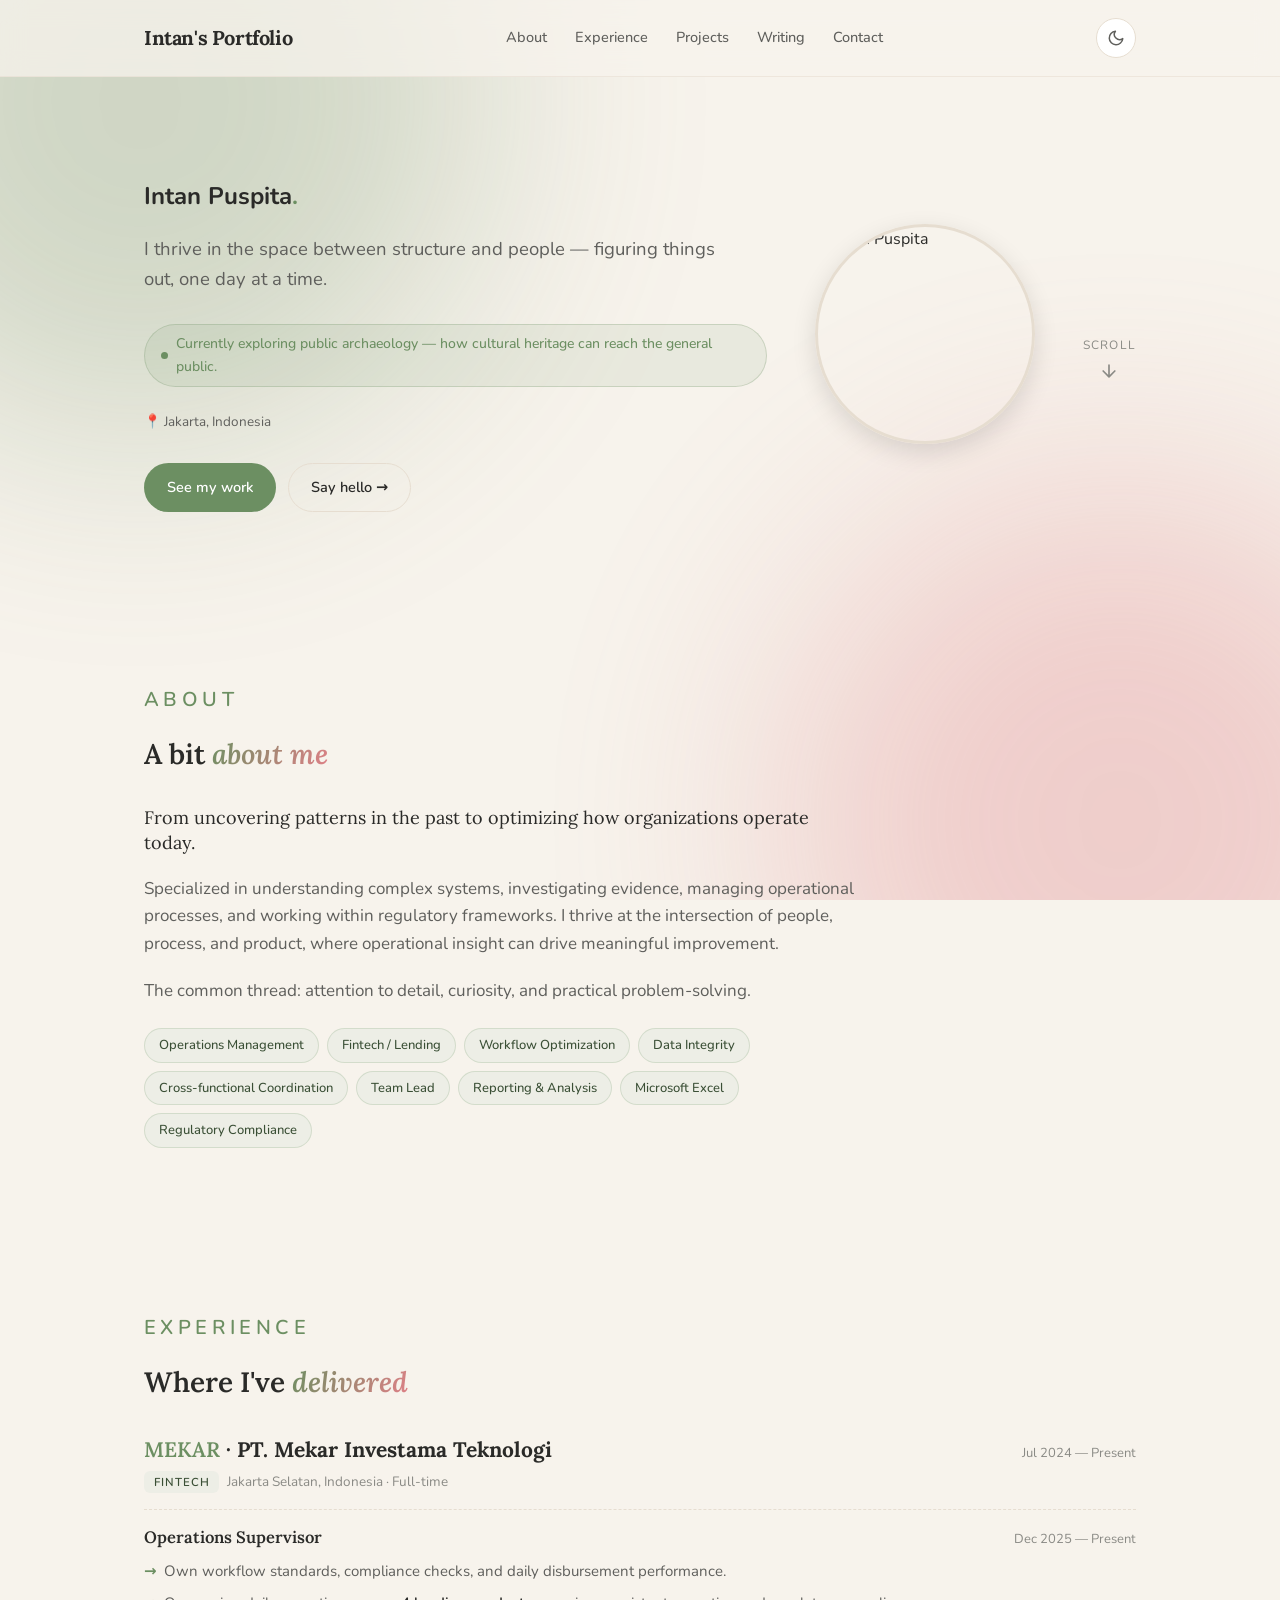
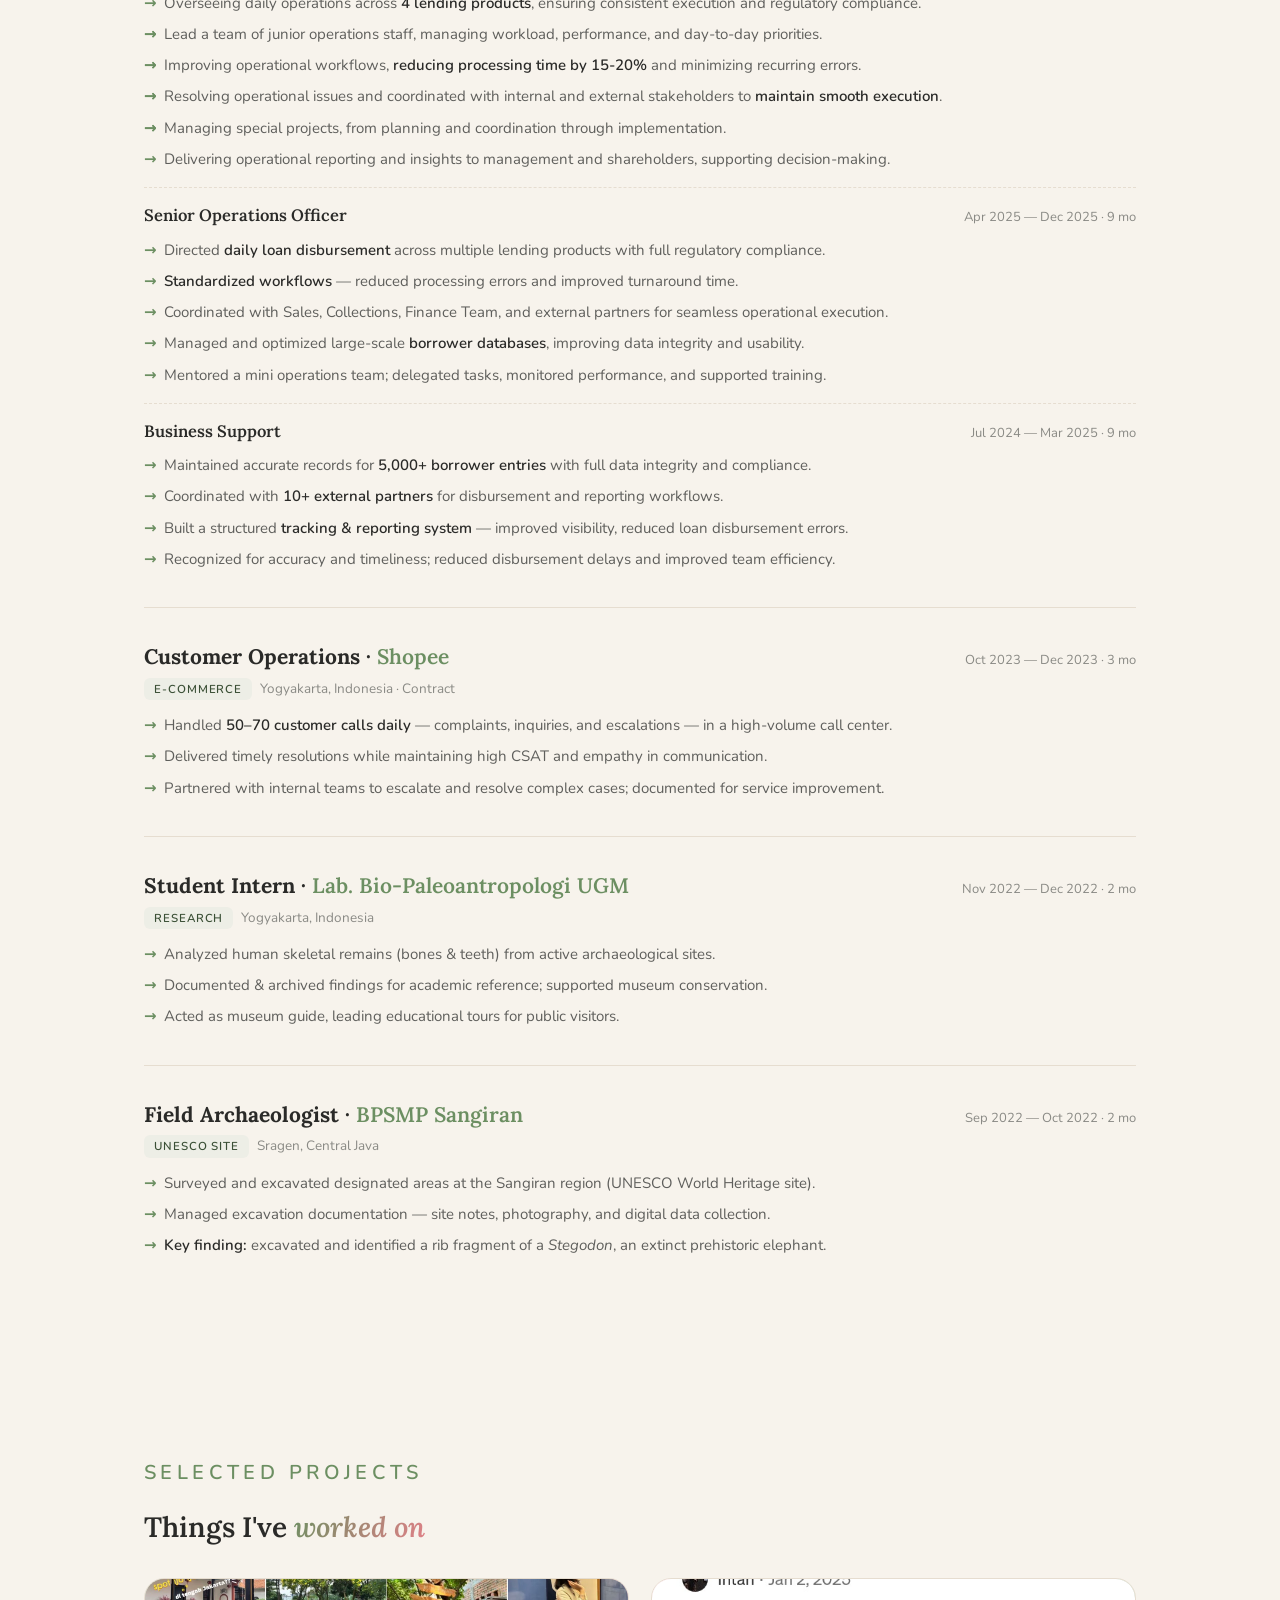
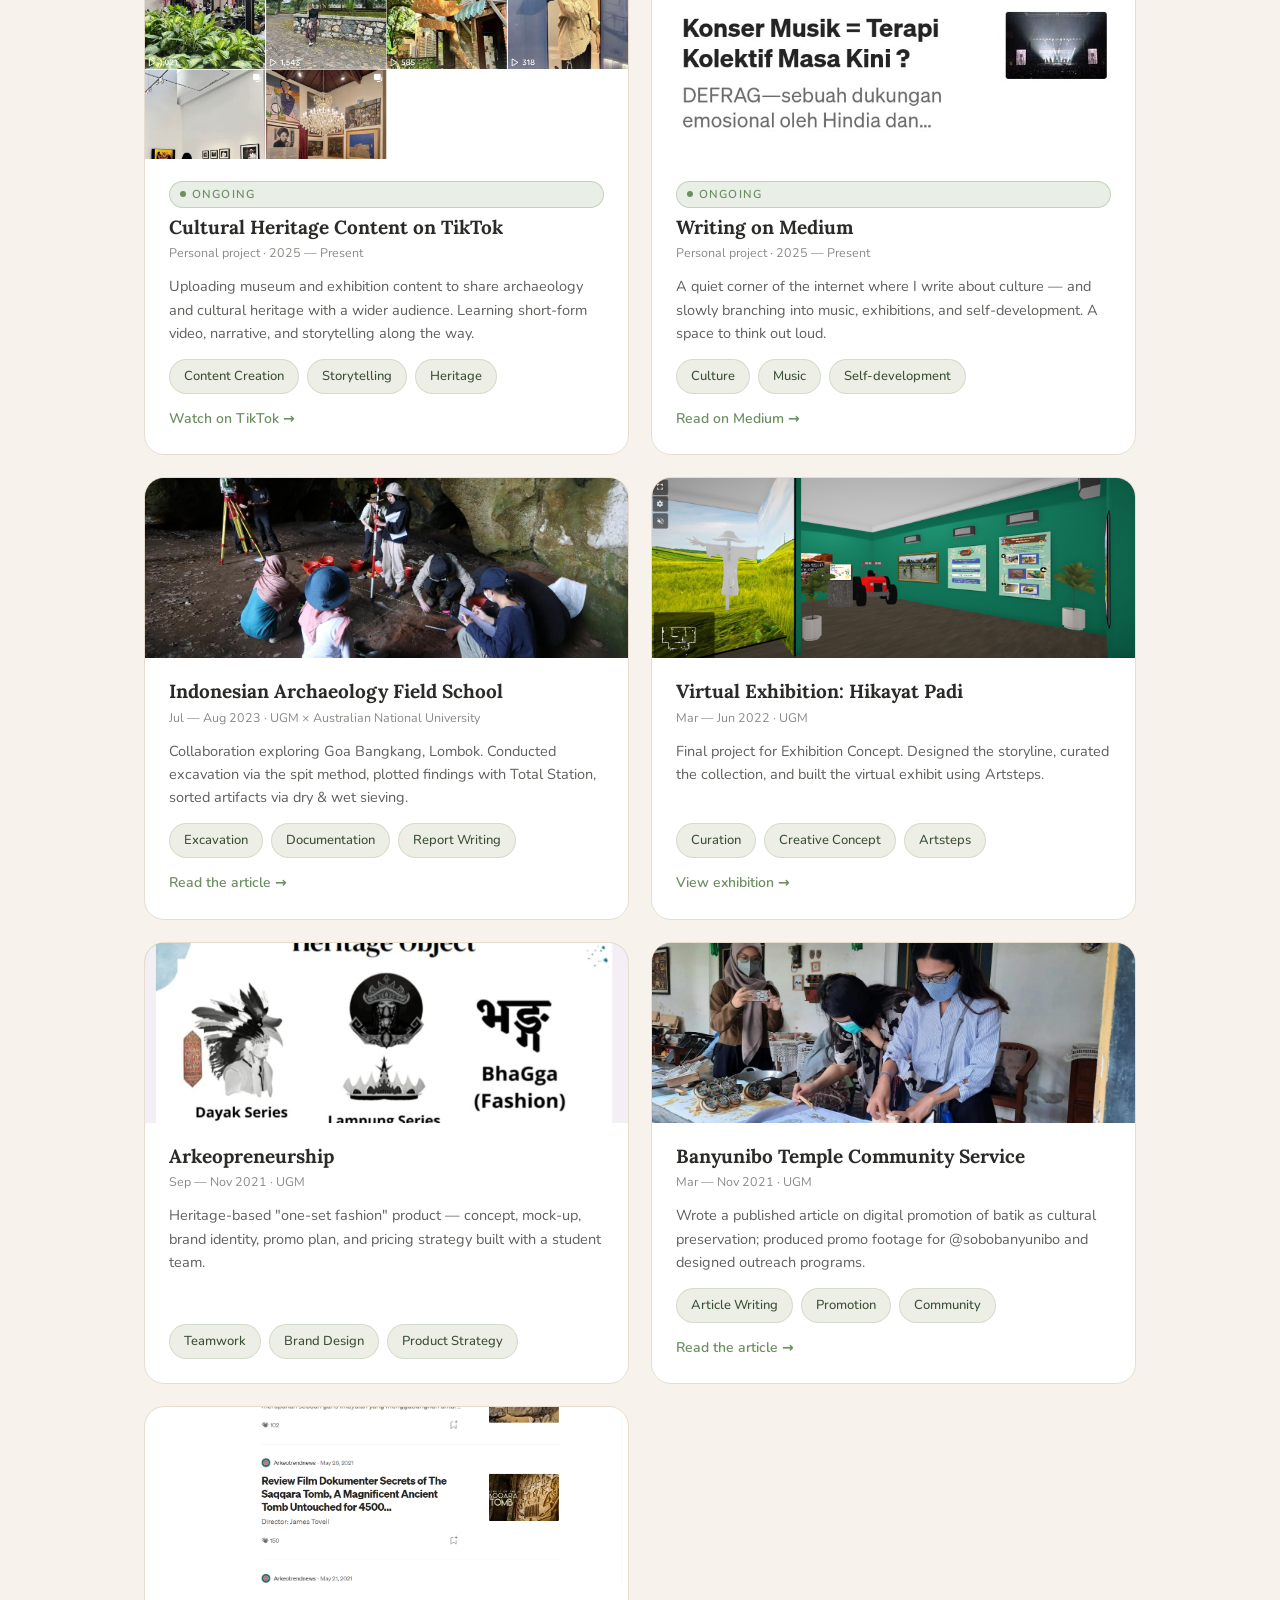
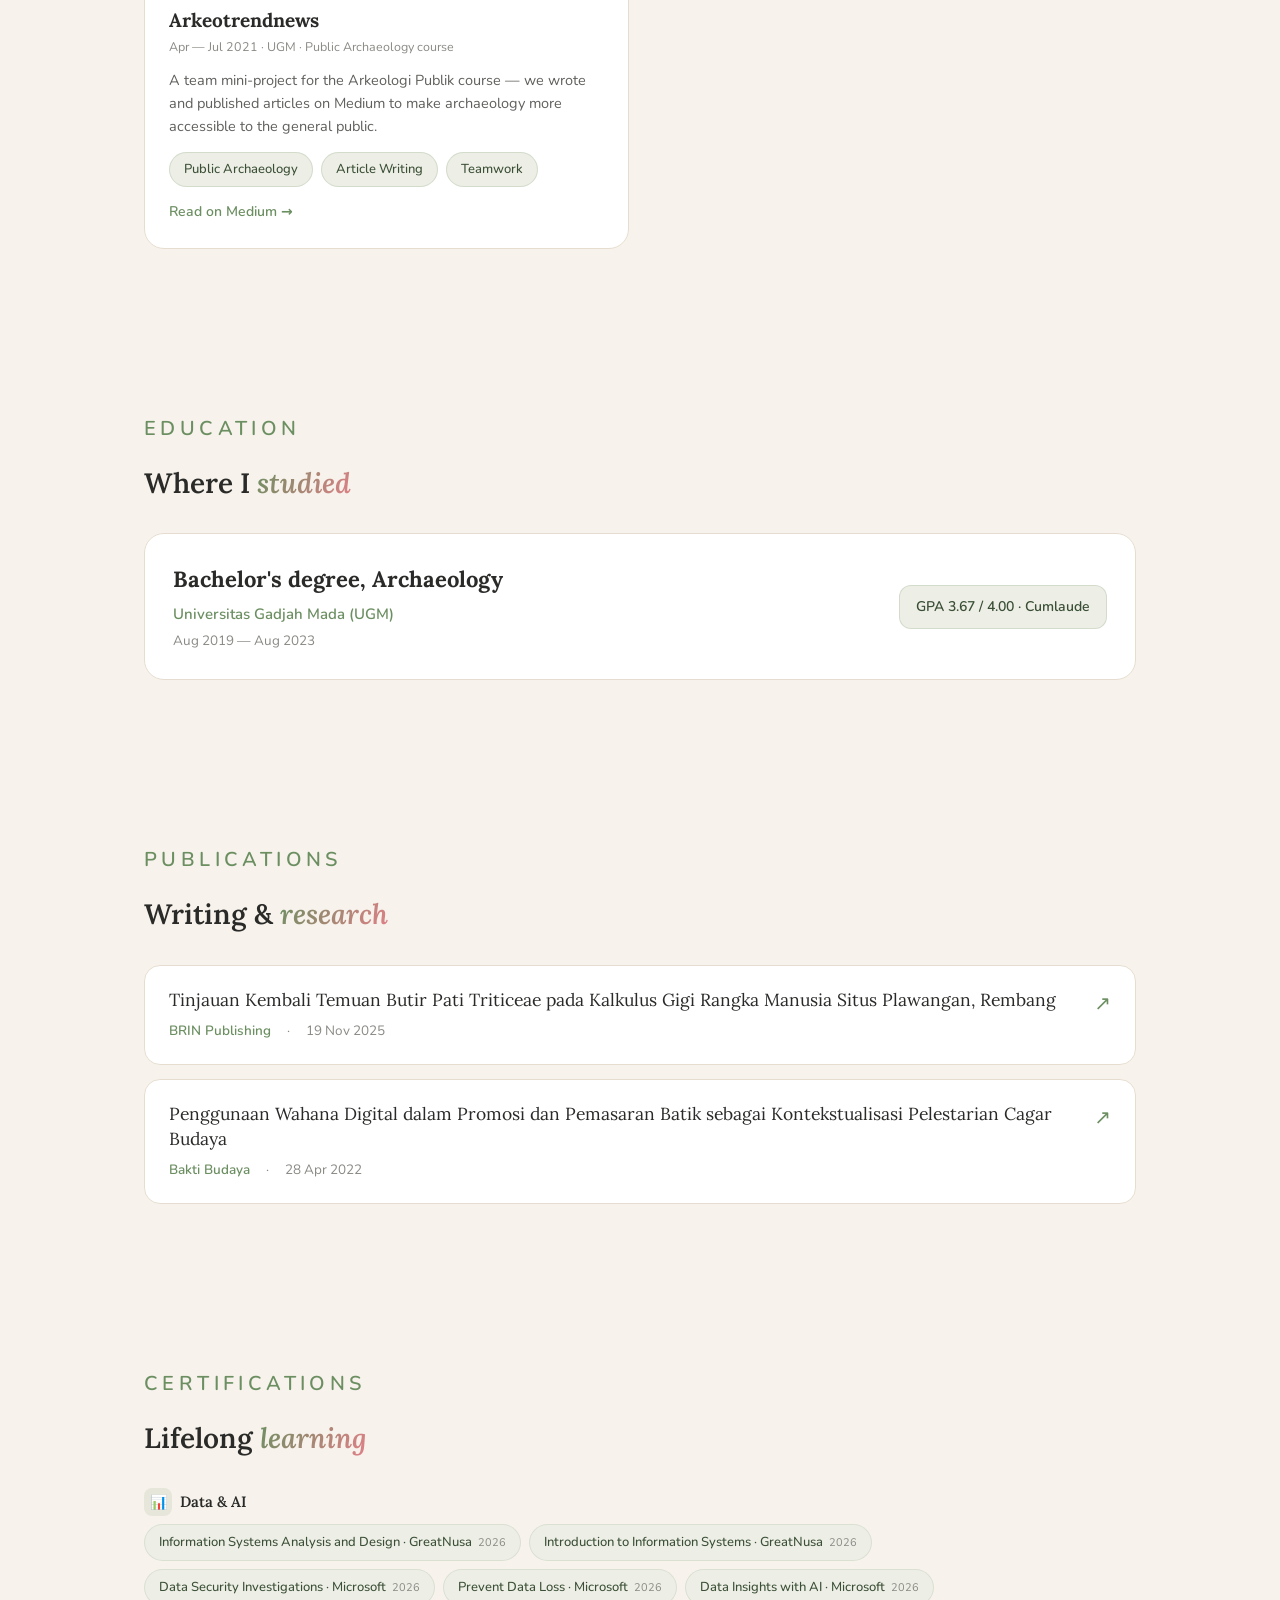
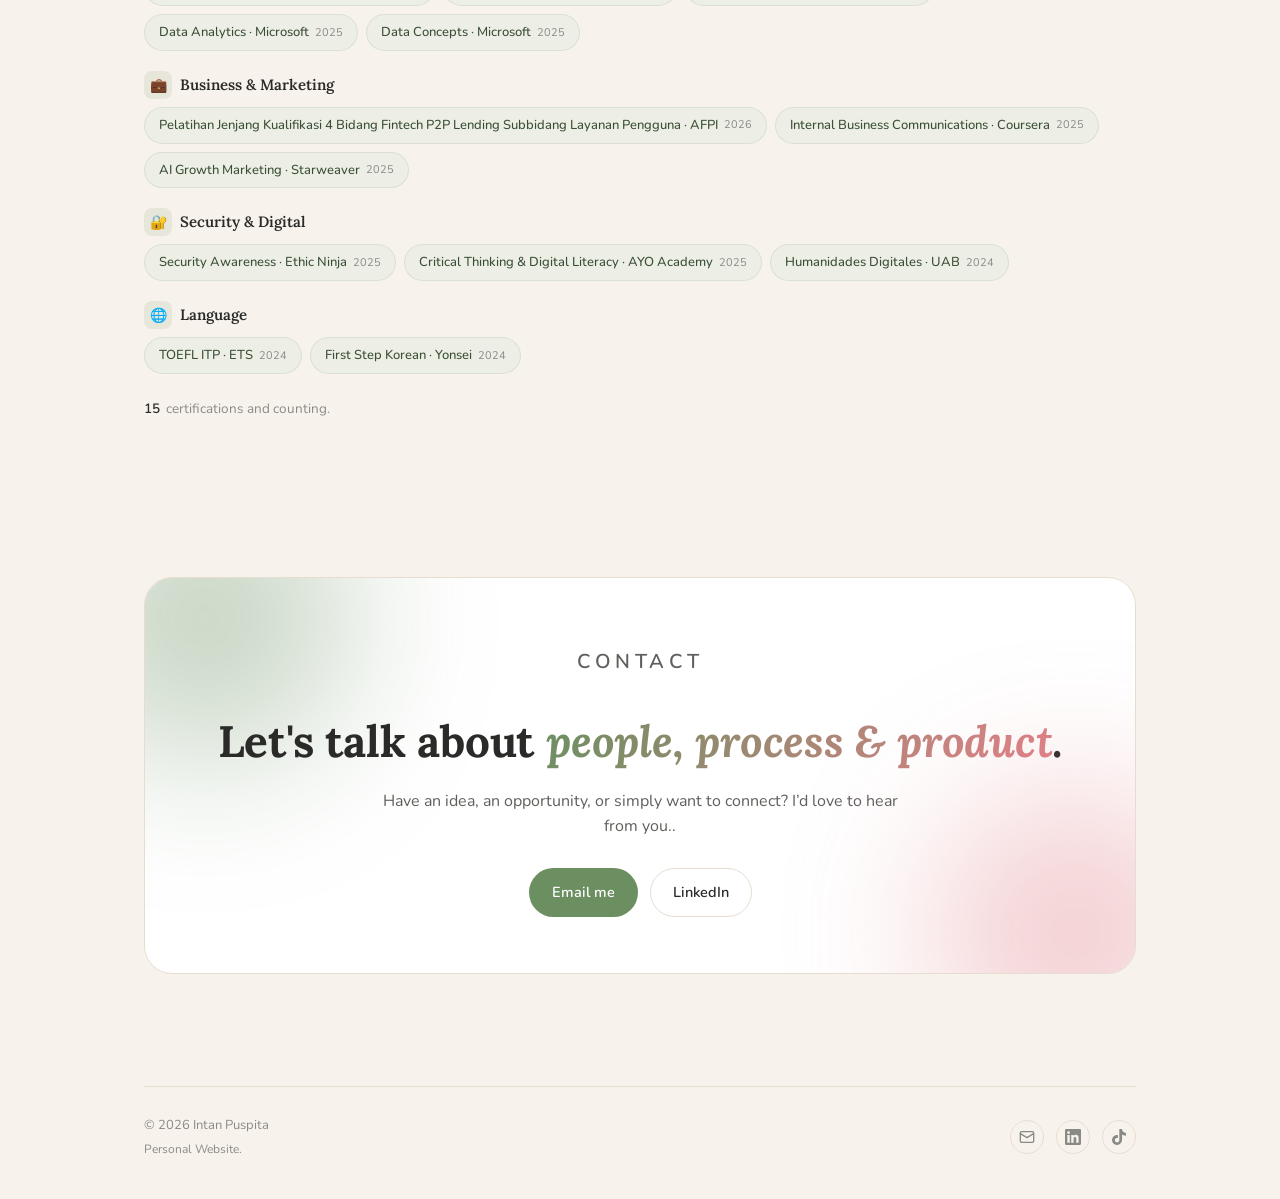
==== commit 8bd7e04f: "Add responsive styles and hero section layout" ====
--- a/index.html
+++ b/index.html
@@ -141,6 +141,30 @@
   .btn-ghost { border-color: var(--border); color: var(--text); background: transparent; }
   .btn-ghost:hover { border-color: var(--accent); color: var(--accent); transform: translateY(-2px); }
 
+  .hero .container {
+  display: flex;
+  align-items: center;
+  justify-content: space-between;
+  gap: 48px;
+  flex-wrap: wrap;
+}
+.hero-text { flex: 1 1 480px; }
+.hero-photo {
+  flex: 0 0 auto;
+  width: 220px;
+  height: 220px;
+  border-radius: 50%;          /* circle — use 16px for rounded square, 0 for rectangle */
+  object-fit: cover;
+  object-position: center top;
+  border: 3px solid var(--border);
+  box-shadow: 0 8px 24px rgba(0,0,0,0.12);
+}
+@media (max-width: 720px) {
+  .hero .container { flex-direction: column-reverse; text-align: center; }
+  .hero-meta, .btn-row { justify-content: center; }
+  .hero-photo { width: 160px; height: 160px; }
+}
+  
   section { padding: 72px 0; }
   .section-head { margin-bottom: 28px; }
   .section-head h2 {
@@ -488,6 +512,7 @@
   <!-- HERO -->
   <section id="top" class="hero">
     <div class="container reveal">
+      <div class="hero-text">
       <h1 class="hero-title">Intan Puspita<span class="hero-dot">.</span></h1>
       <p class="hero-sub">I thrive in the space between structure and people — figuring things out, one day at a time.</p>
       <p class="currently">Currently exploring public archaeology — how cultural heritage can reach the general public.</p>
@@ -498,6 +523,10 @@
         <a class="btn btn-primary" href="#experience">See my work</a>
         <a class="btn btn-ghost" href="#contact">Say hello →</a>
       </div>
+    </div>
+
+      <img src=images/profile.jpg" alt="Intan Puspita" class="hero-photo" />
+      
       <div class="scroll-hint">
         <span>scroll</span>
         <svg viewBox="0 0 24 24" fill="none" stroke="currentColor" stroke-width="2" stroke-linecap="round" stroke-linejoin="round"><path d="M12 5v14M19 12l-7 7-7-7"/></svg>
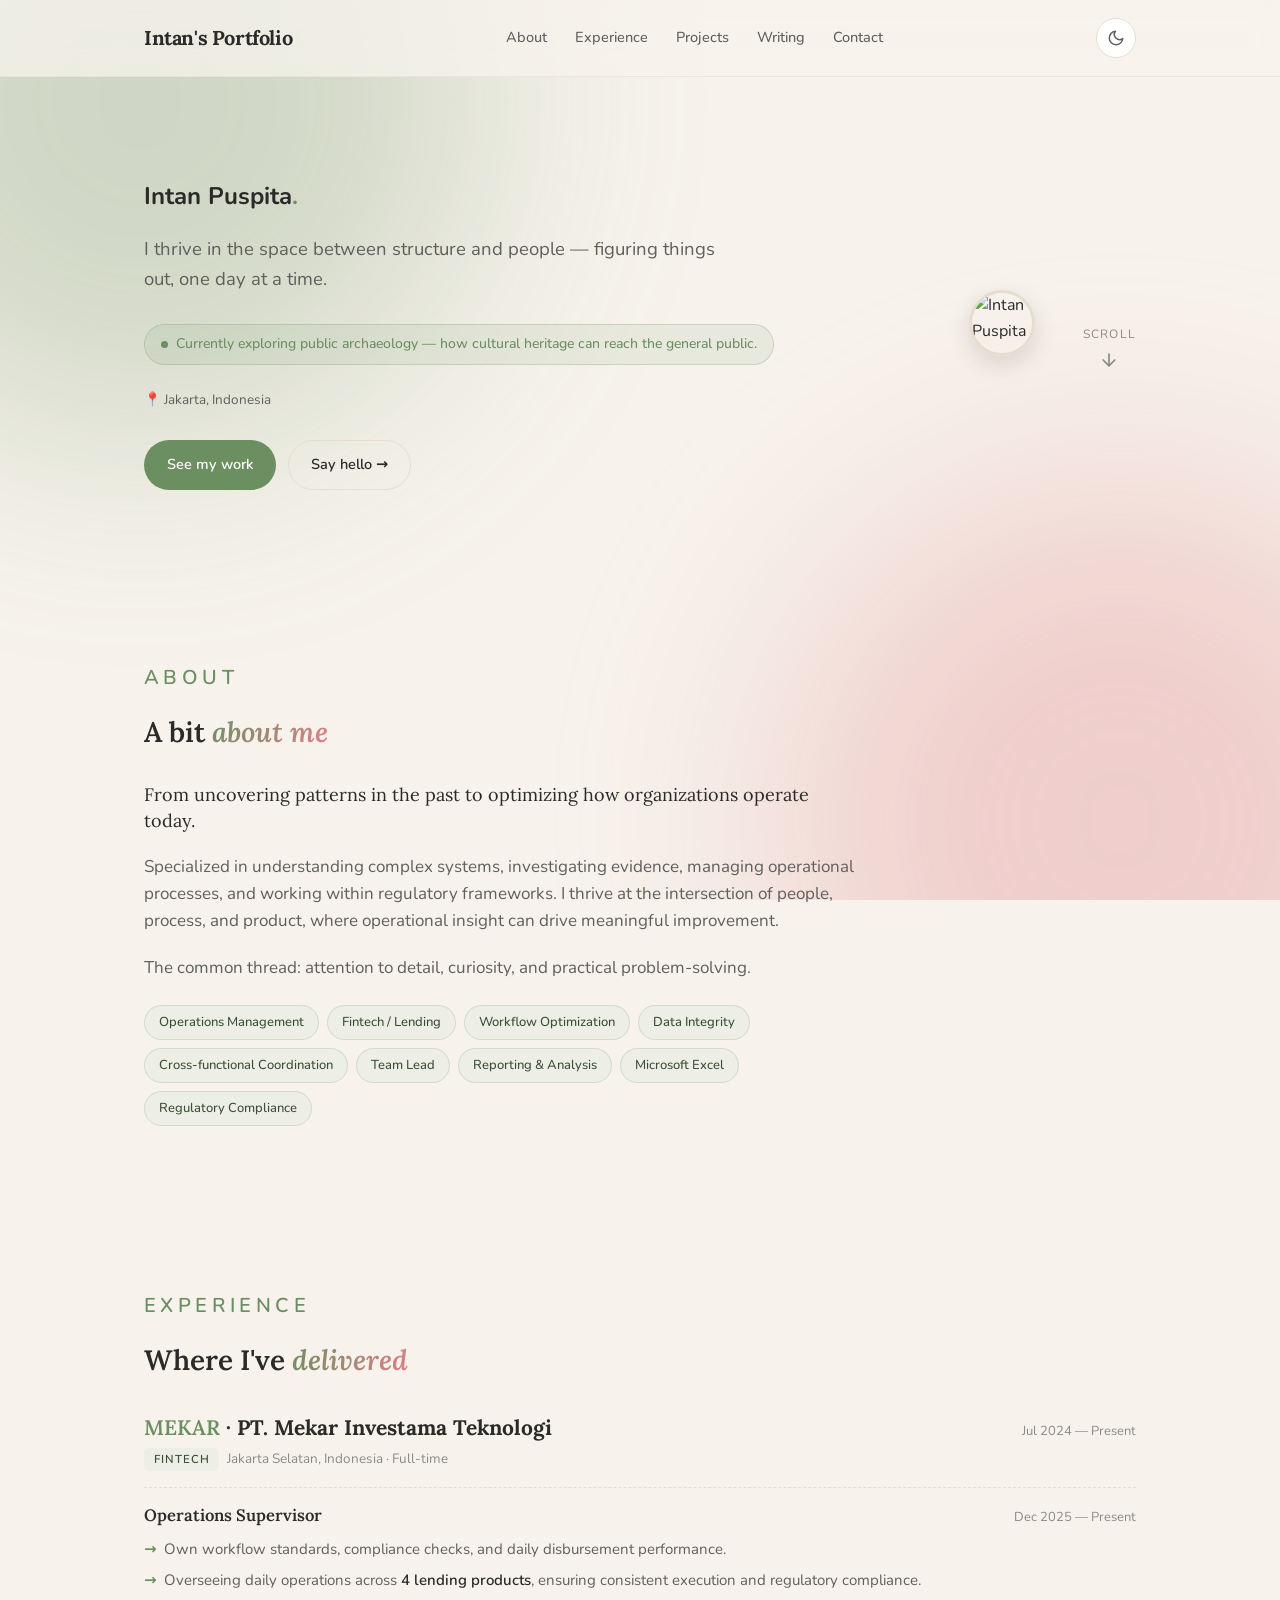
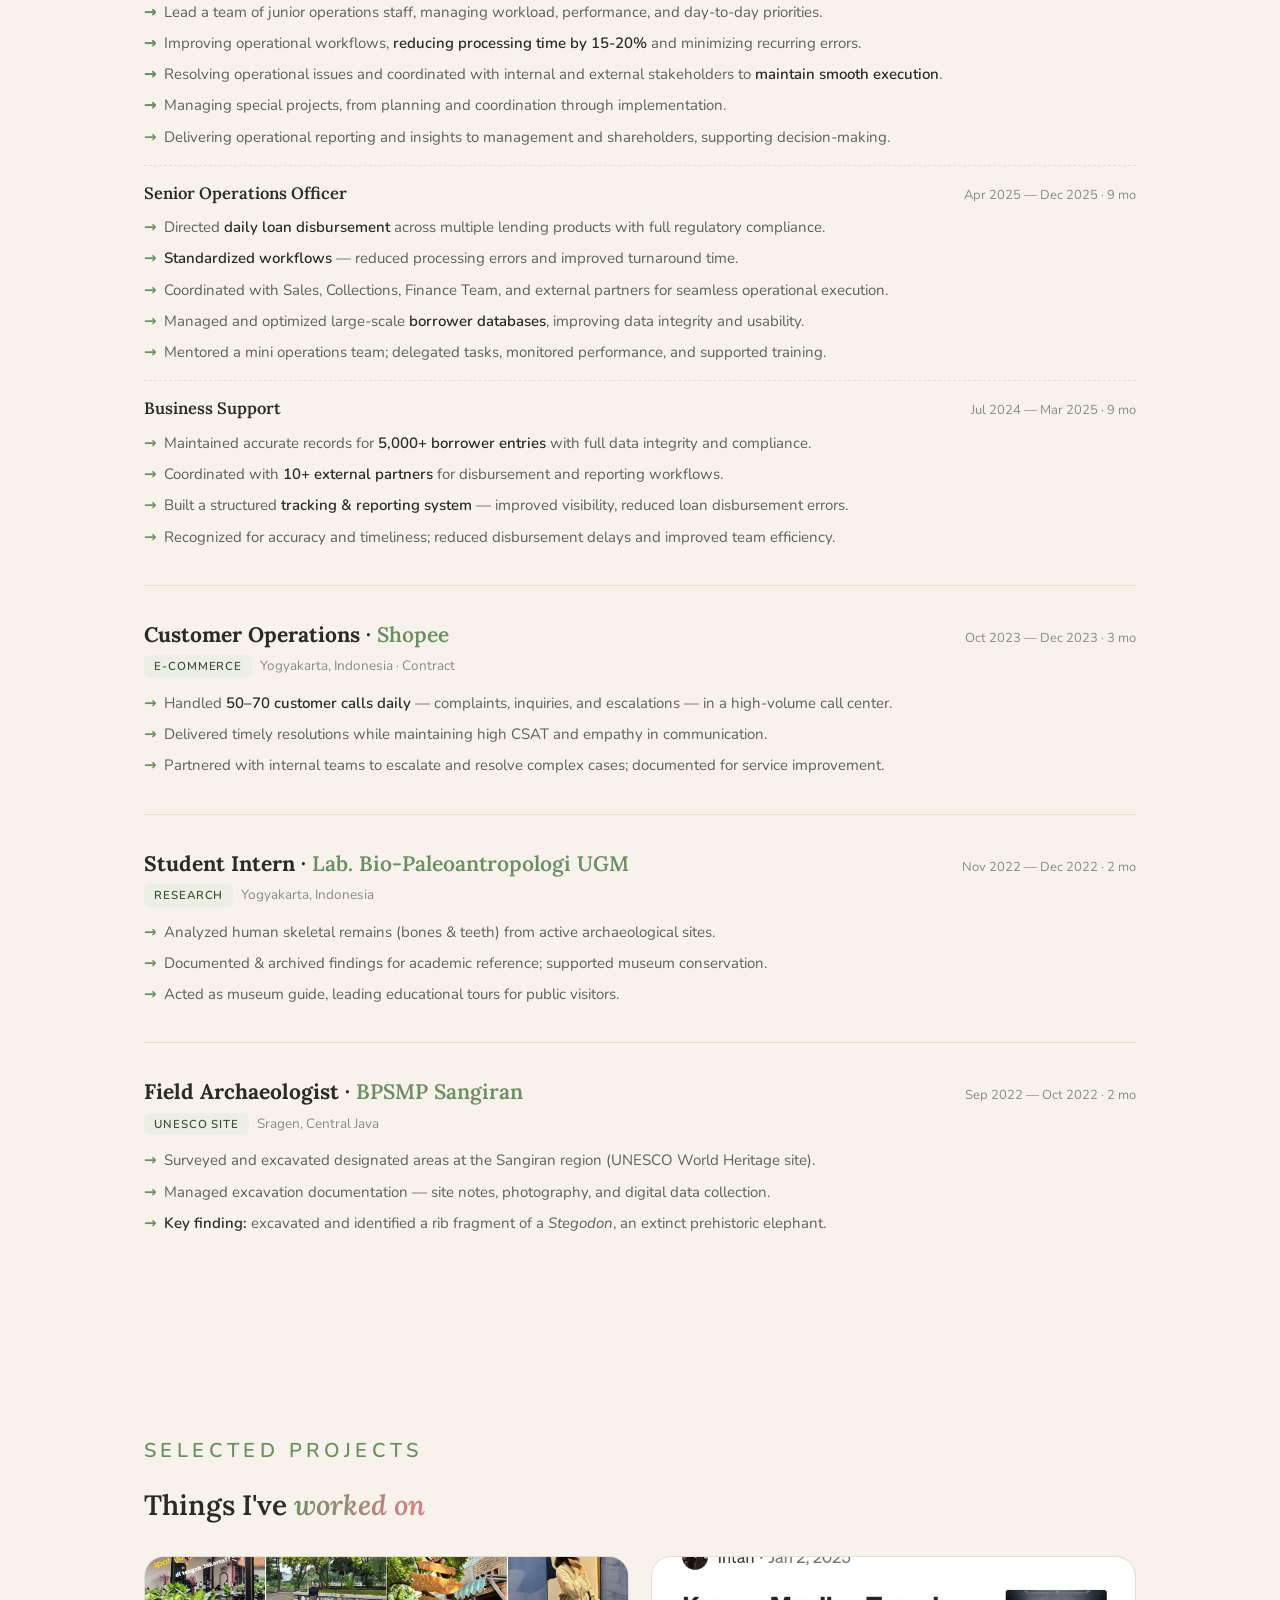
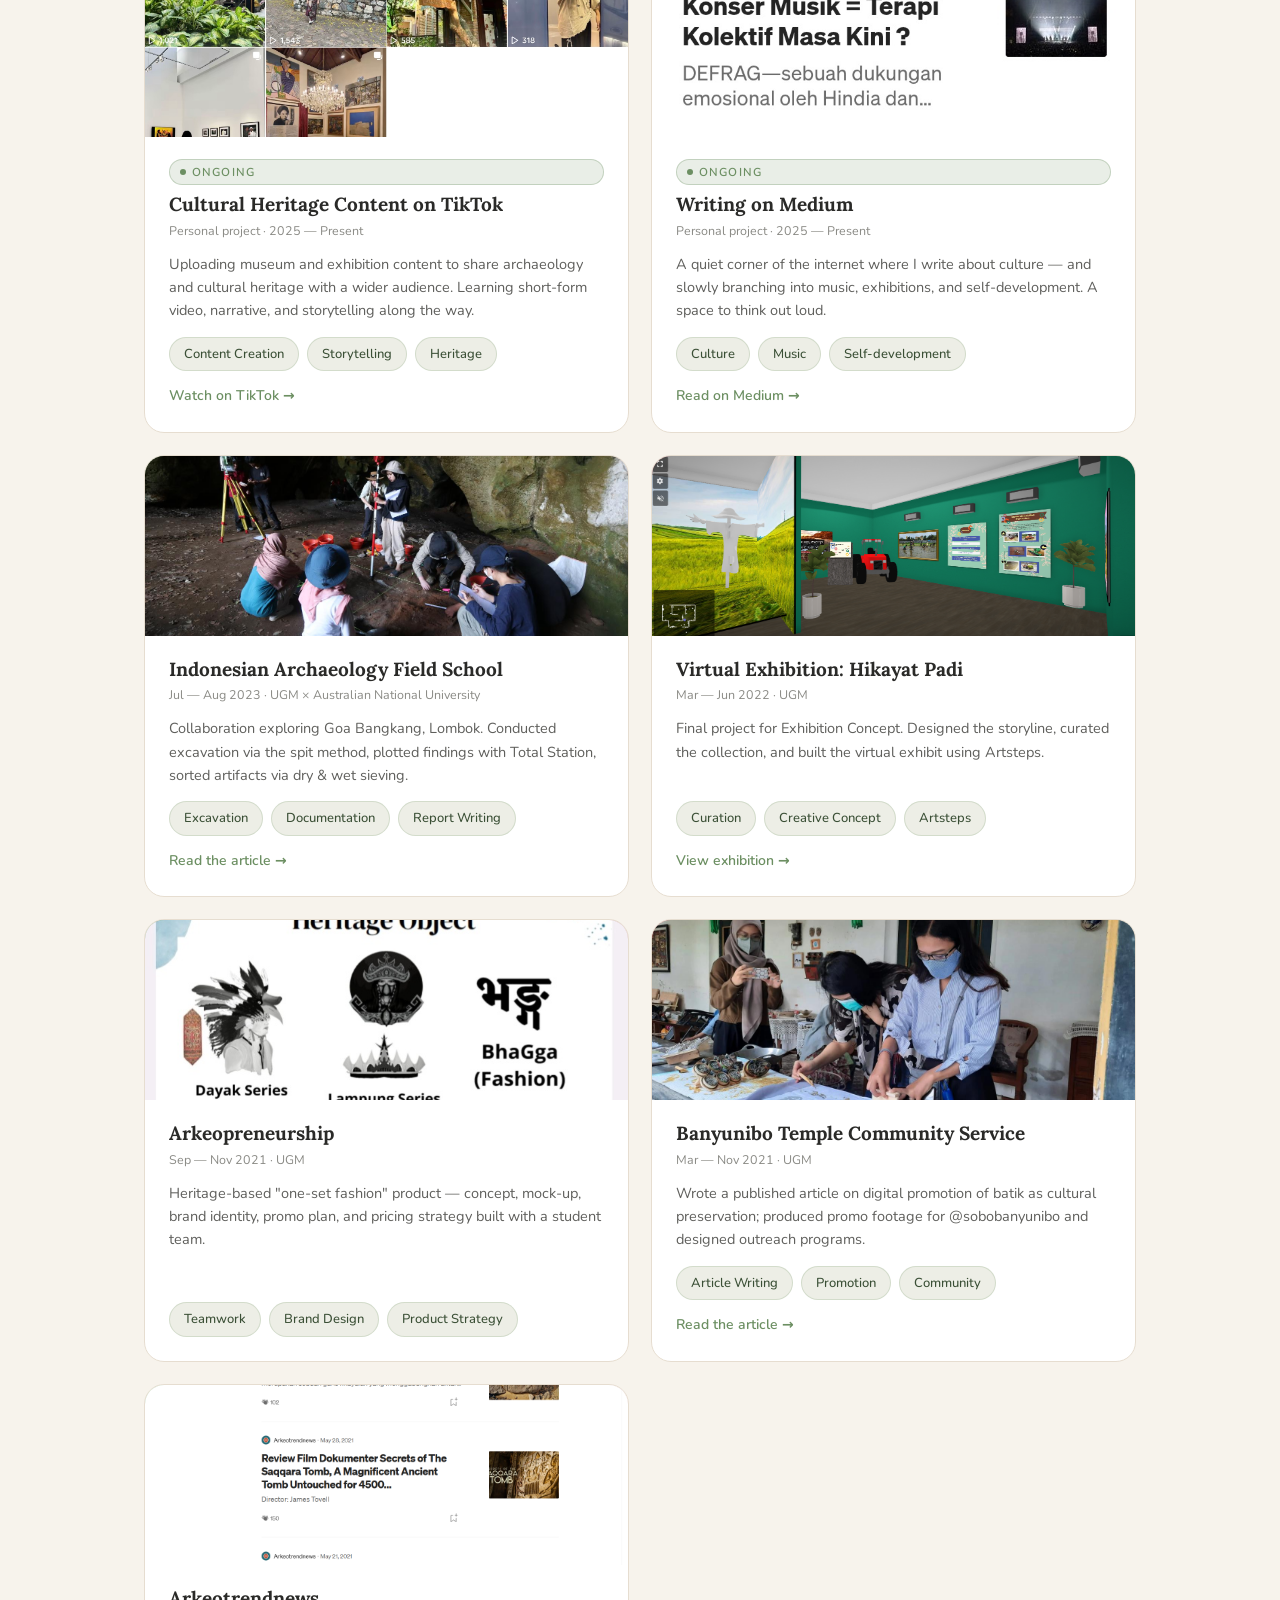
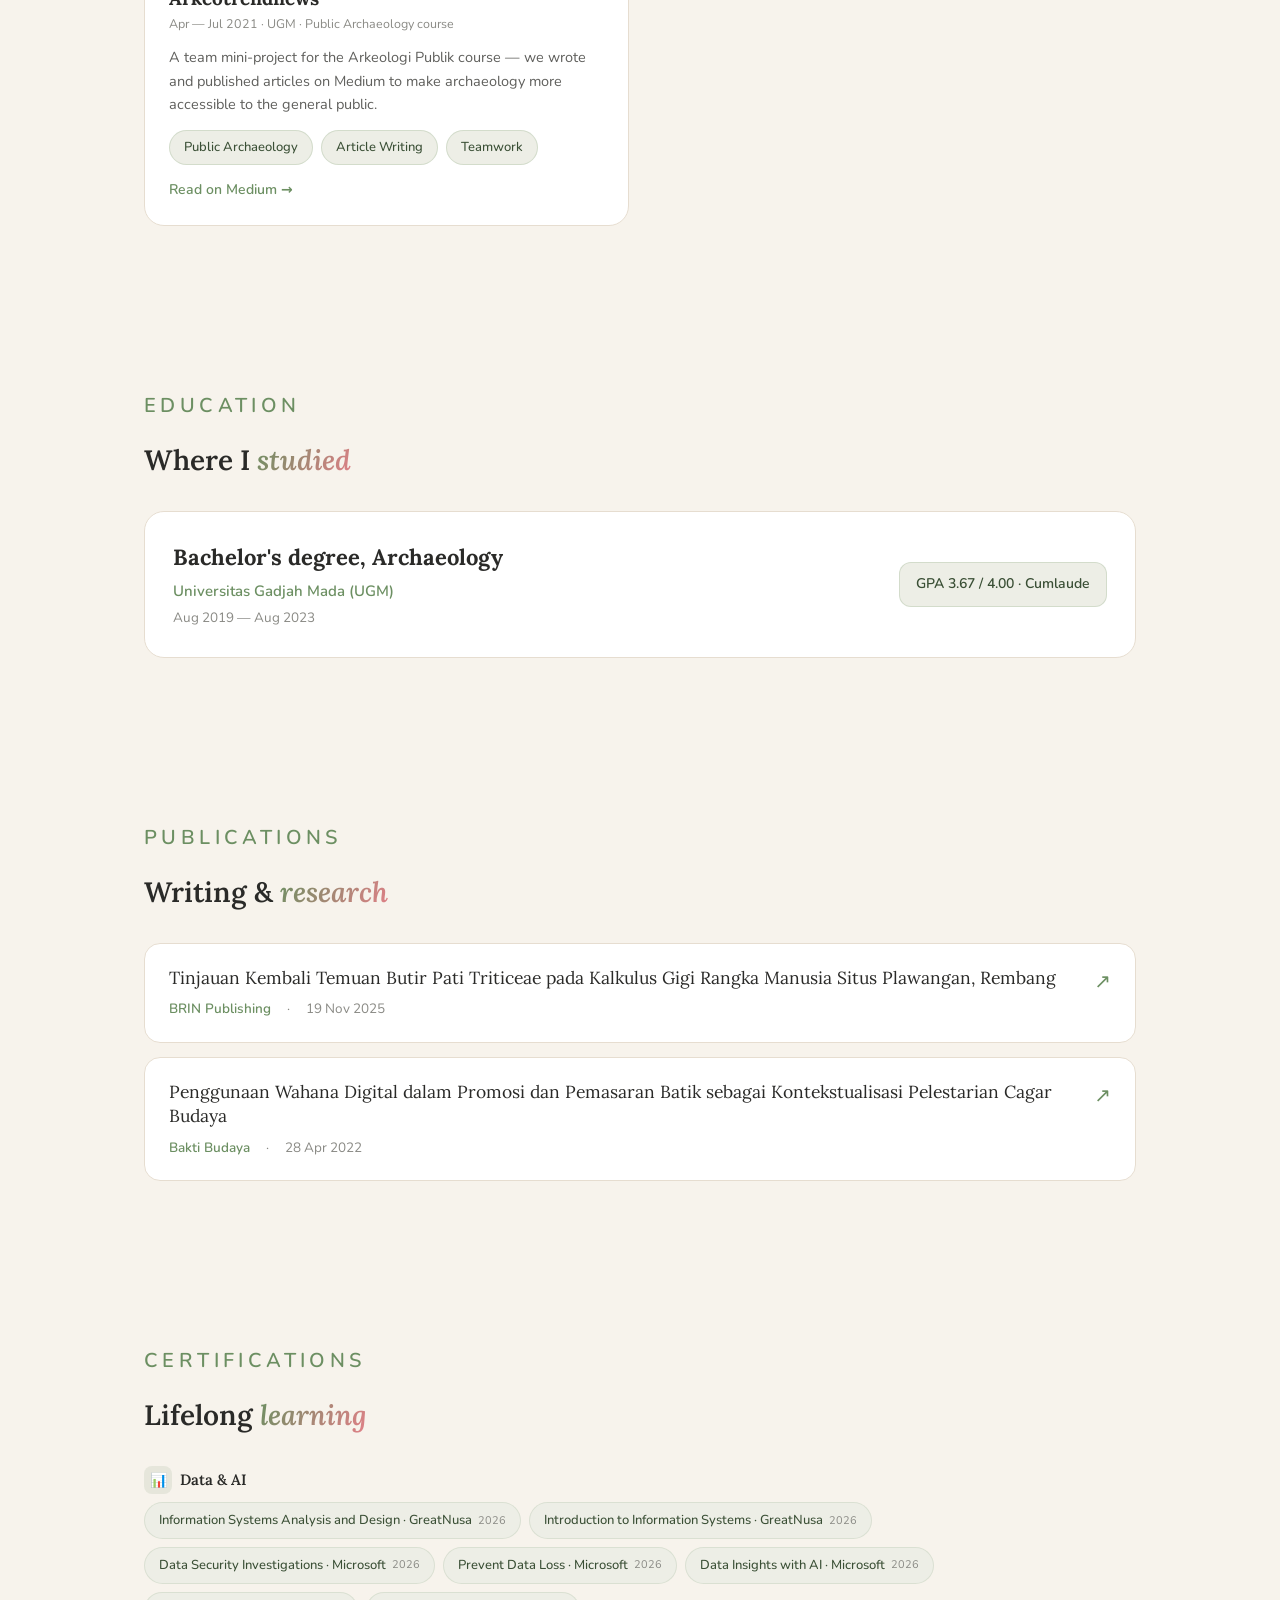
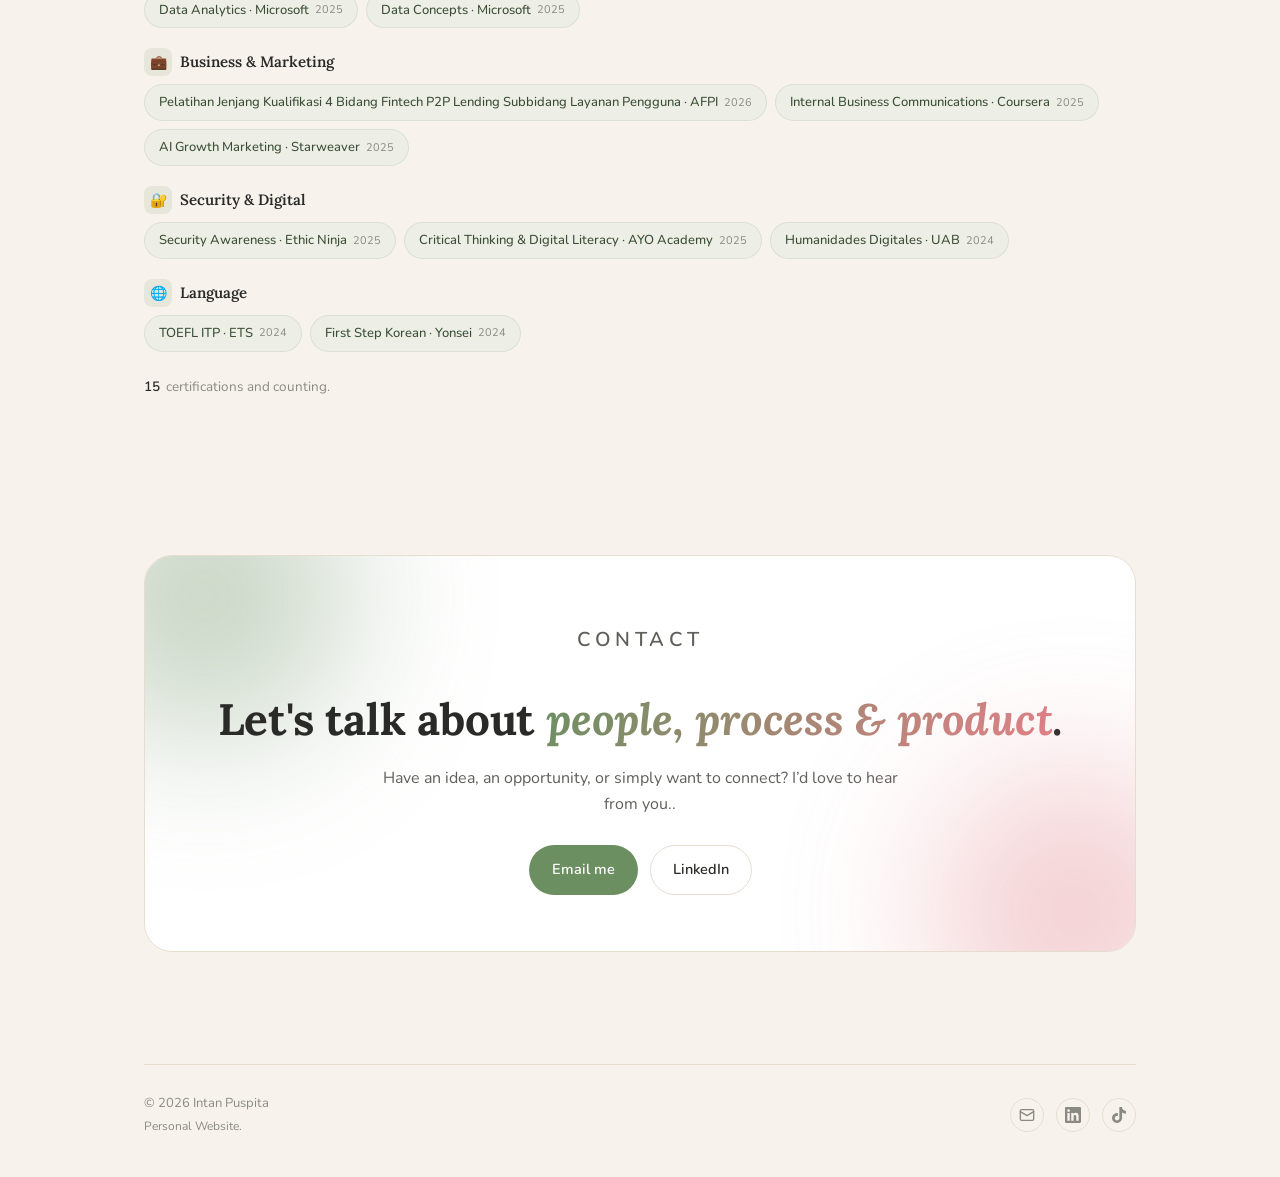
==== commit f5373fc9: "Update hero photo dimensions and image source" ====
--- a/index.html
+++ b/index.html
@@ -149,11 +149,11 @@
   flex-wrap: wrap;
 }
 .hero-text { flex: 1 1 480px; }
-.hero-photo {
+.h.hero-photo {
   flex: 0 0 auto;
-  width: 220px;
-  height: 220px;
-  border-radius: 50%;          /* circle — use 16px for rounded square, 0 for rectangle */
+  width: 66px;
+  height: 66px;
+  border-radius: 50%;
   object-fit: cover;
   object-position: center top;
   border: 3px solid var(--border);
@@ -162,7 +162,22 @@
 @media (max-width: 720px) {
   .hero .container { flex-direction: column-reverse; text-align: center; }
   .hero-meta, .btn-row { justify-content: center; }
-  .hero-photo { width: 160px; height: 160px; }
+  .hero-photo { width: 48px; height: 48px; }
+}
+  .hero-photo {
+  flex: 0 0 auto;
+  width: 66px;
+  height: 66px;
+  border-radius: 50%;
+  object-fit: cover;
+  object-position: center top;
+  border: 3px solid var(--border);
+  box-shadow: 0 8px 24px rgba(0,0,0,0.12);
+}
+@media (max-width: 720px) {
+  .hero .container { flex-direction: column-reverse; text-align: center; }
+  .hero-meta, .btn-row { justify-content: center; }
+  .hero-photo { width: 48px; height: 48px; }
 }
   
   section { padding: 72px 0; }
@@ -525,7 +540,7 @@
       </div>
     </div>
 
-      <img src=images/profile.jpg" alt="Intan Puspita" class="hero-photo" />
+      <img src=images/profile.JPG" alt="Intan Puspita" class="hero-photo" />
       
       <div class="scroll-hint">
         <span>scroll</span>
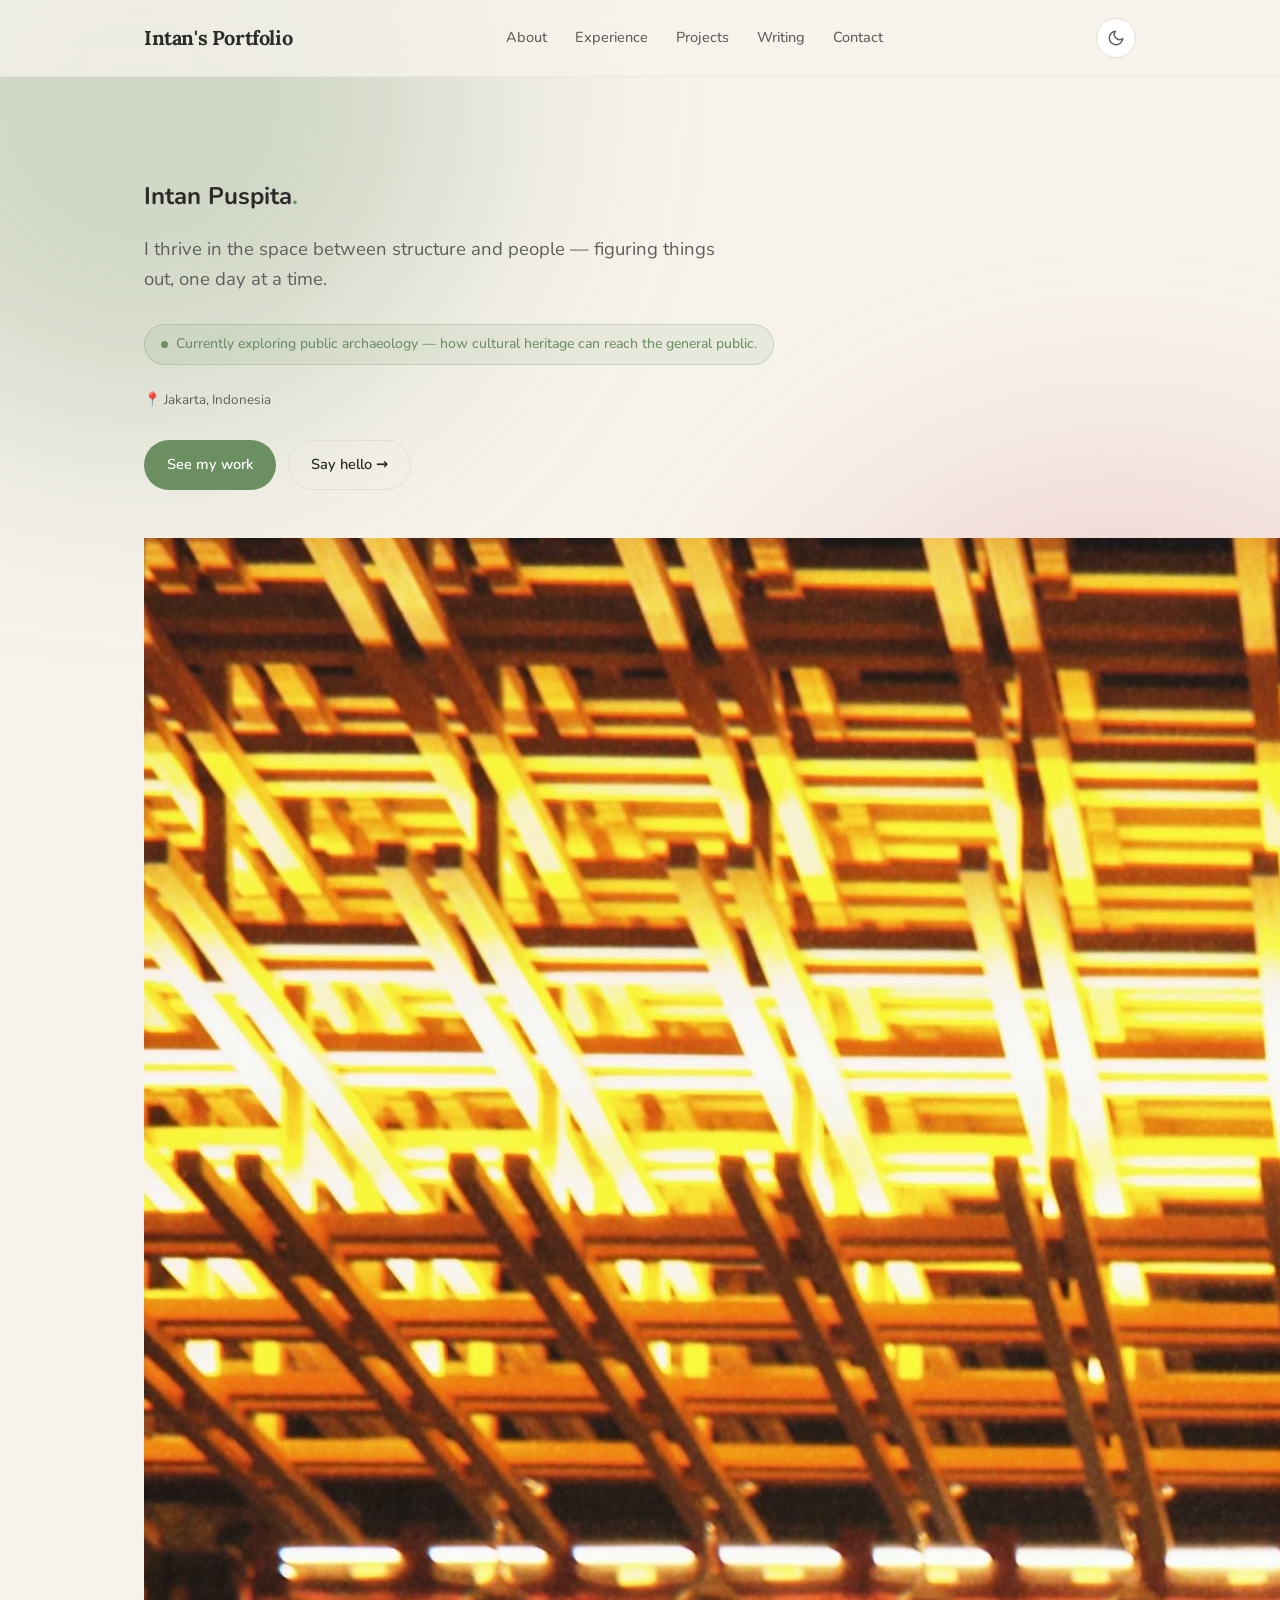
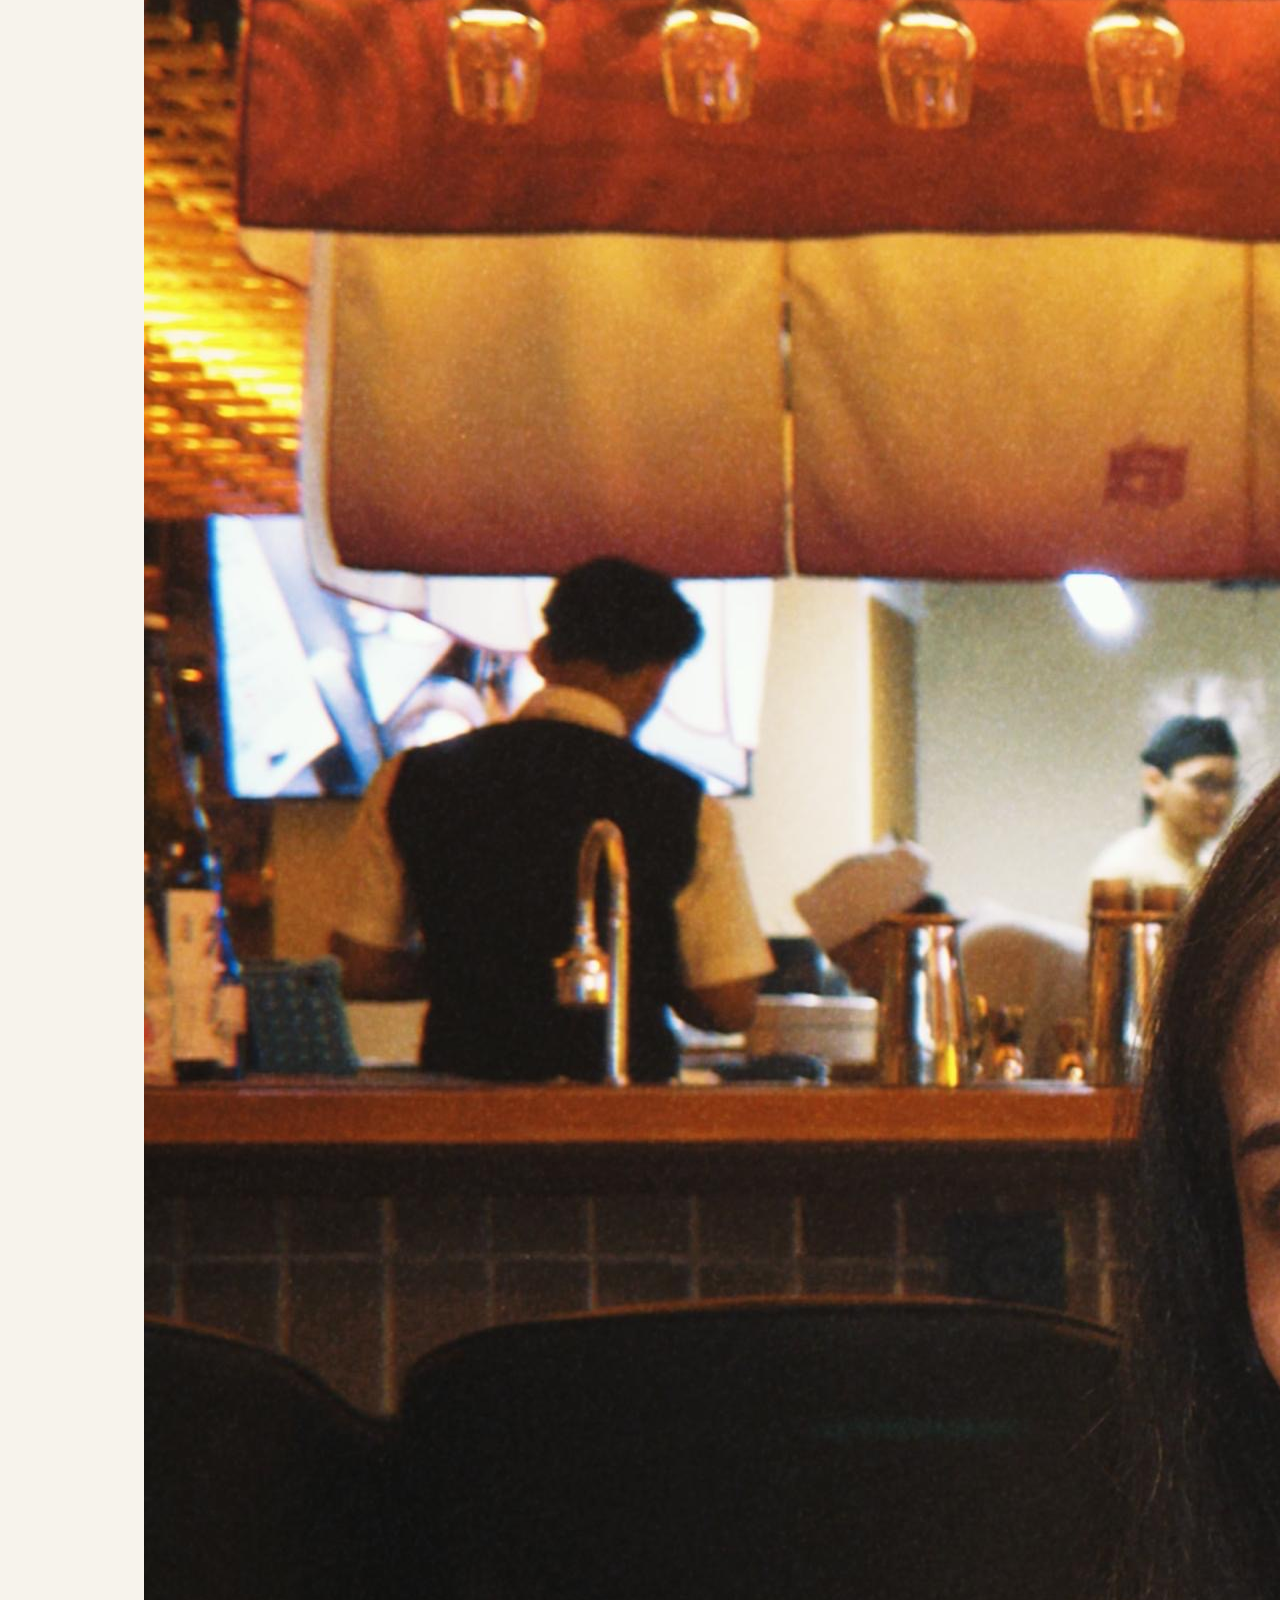
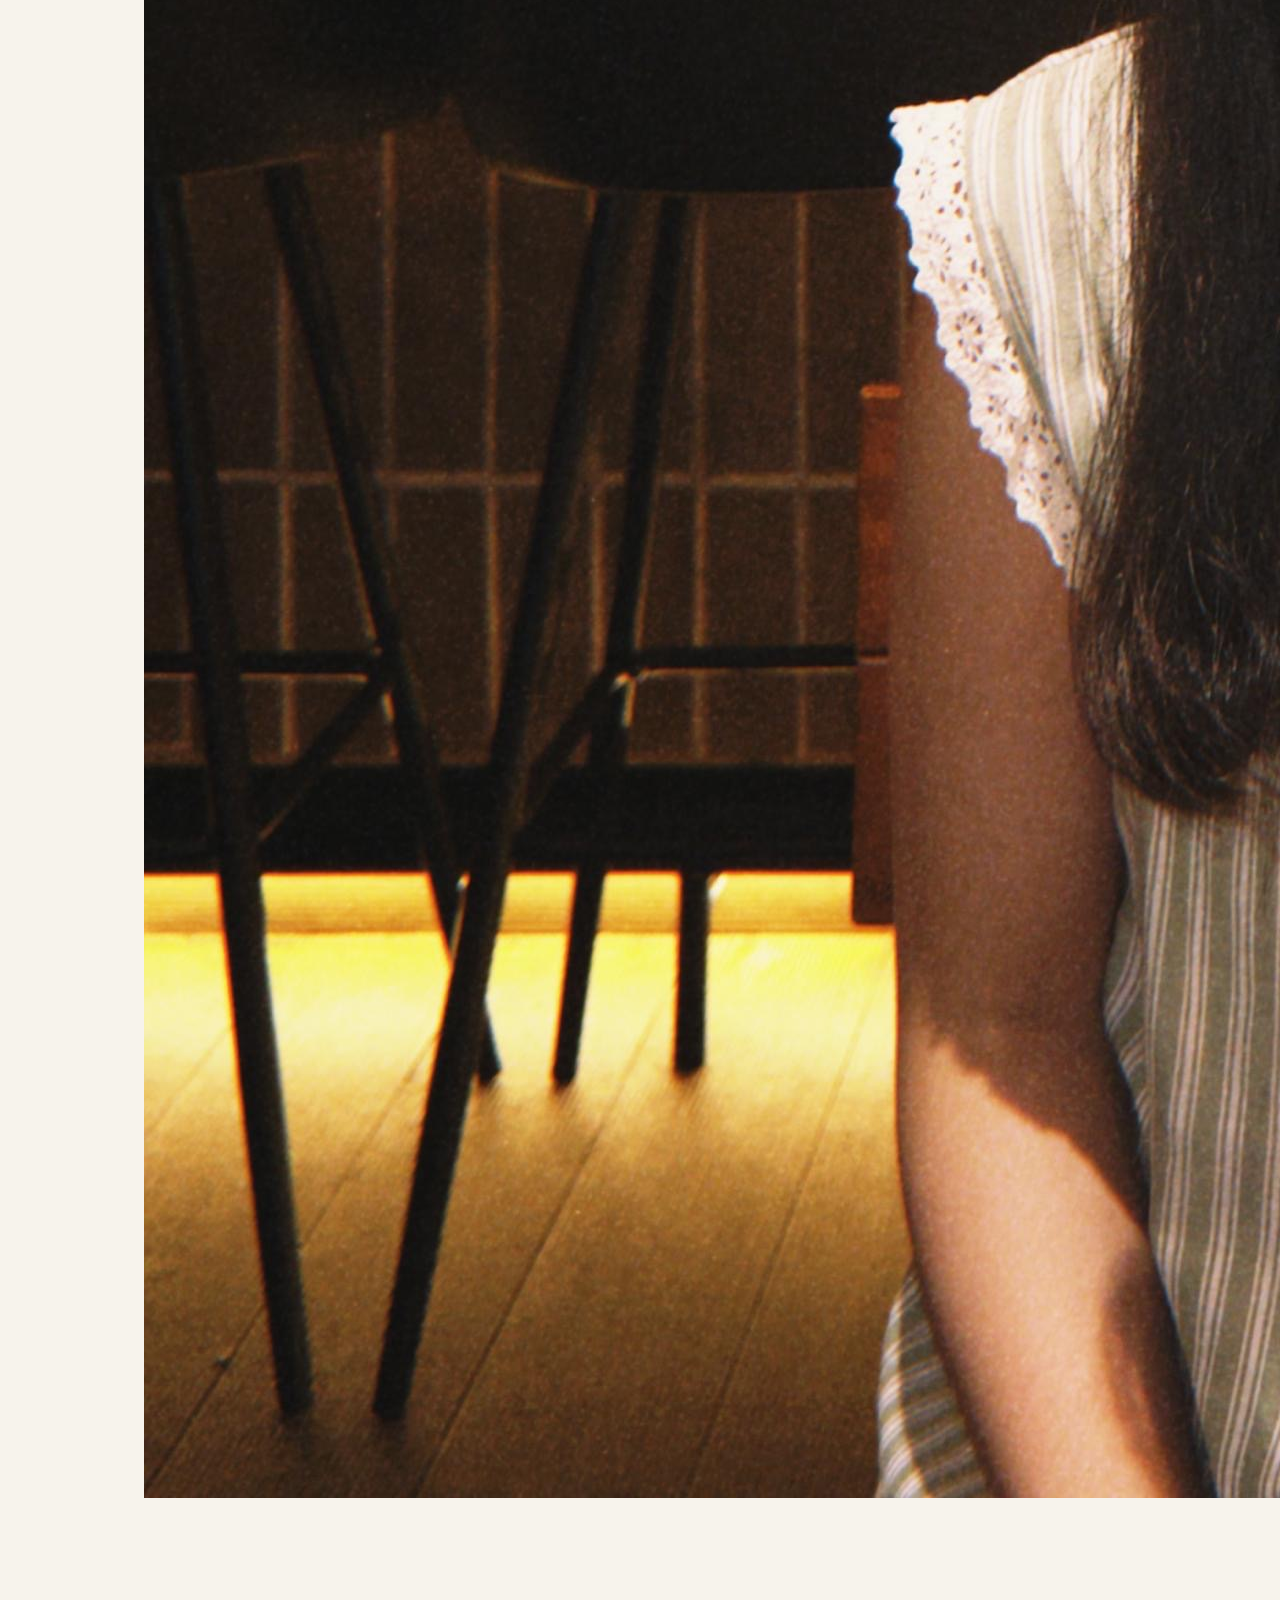
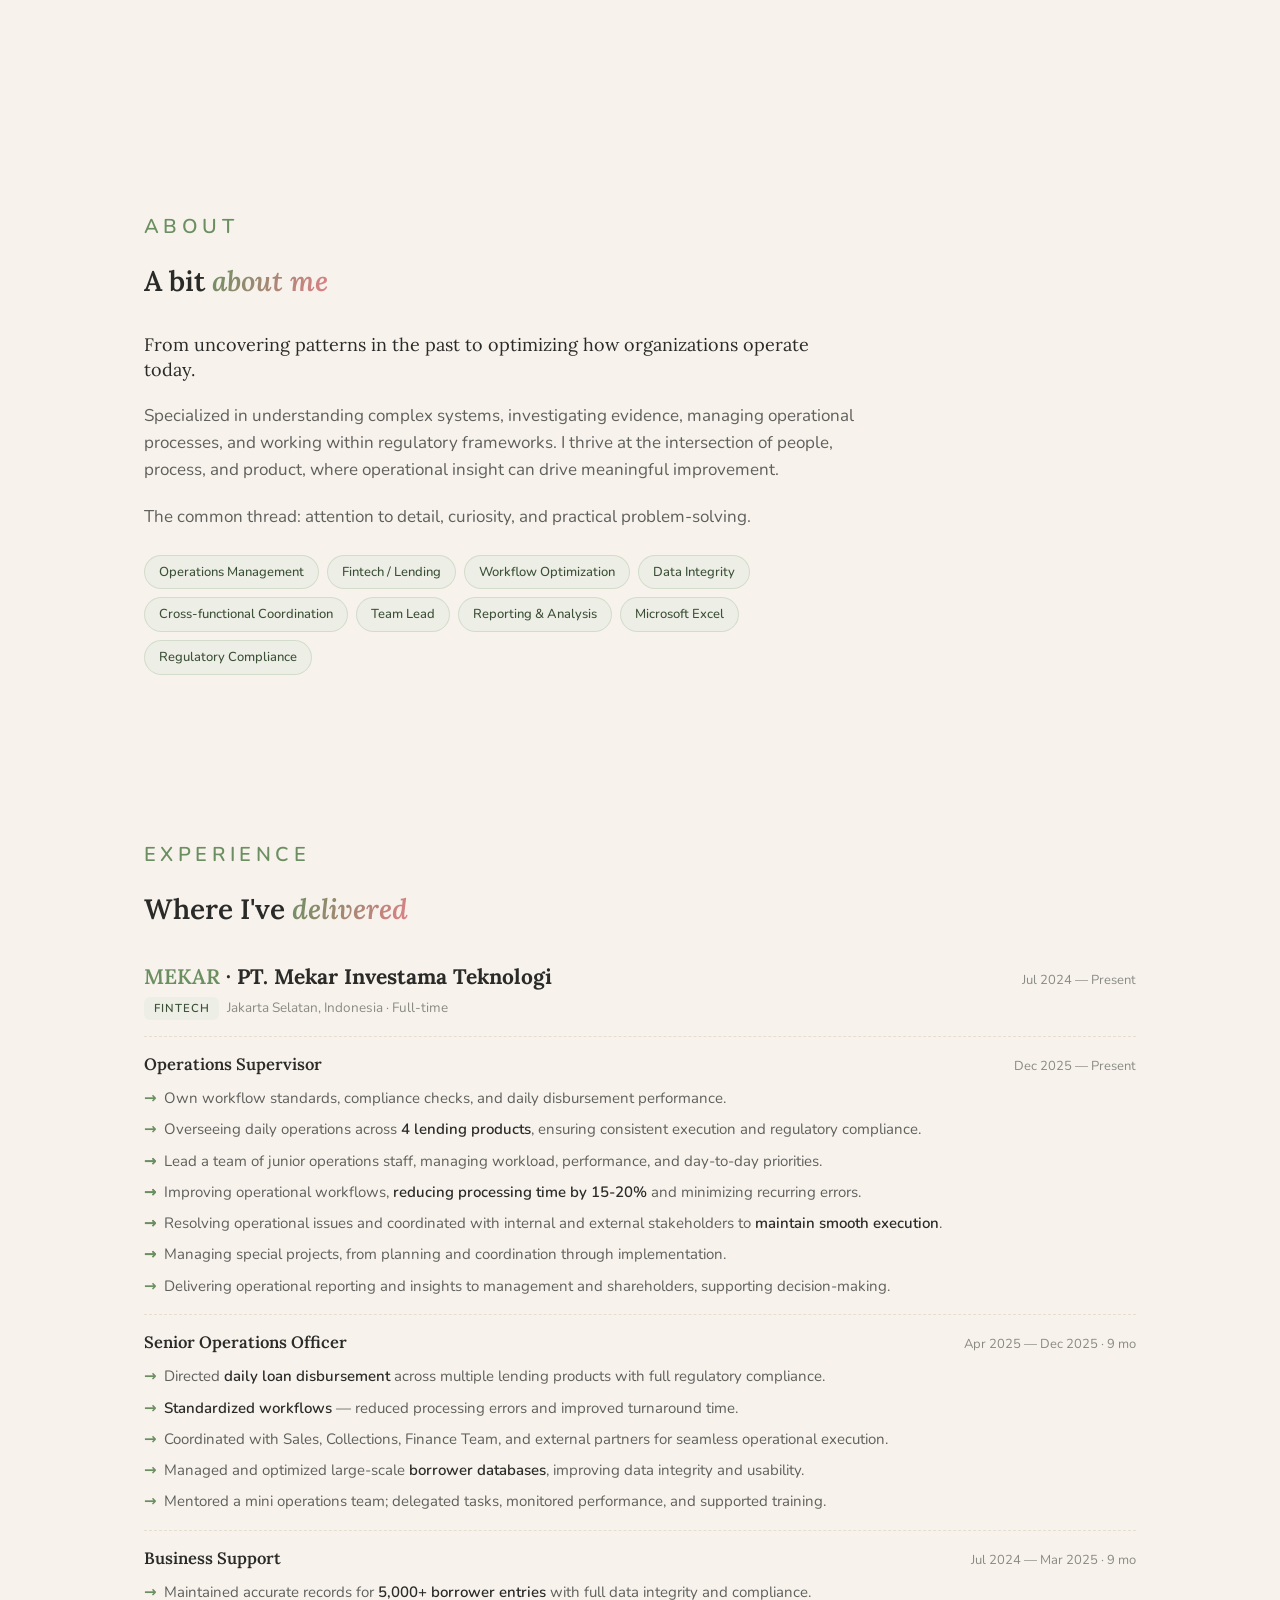
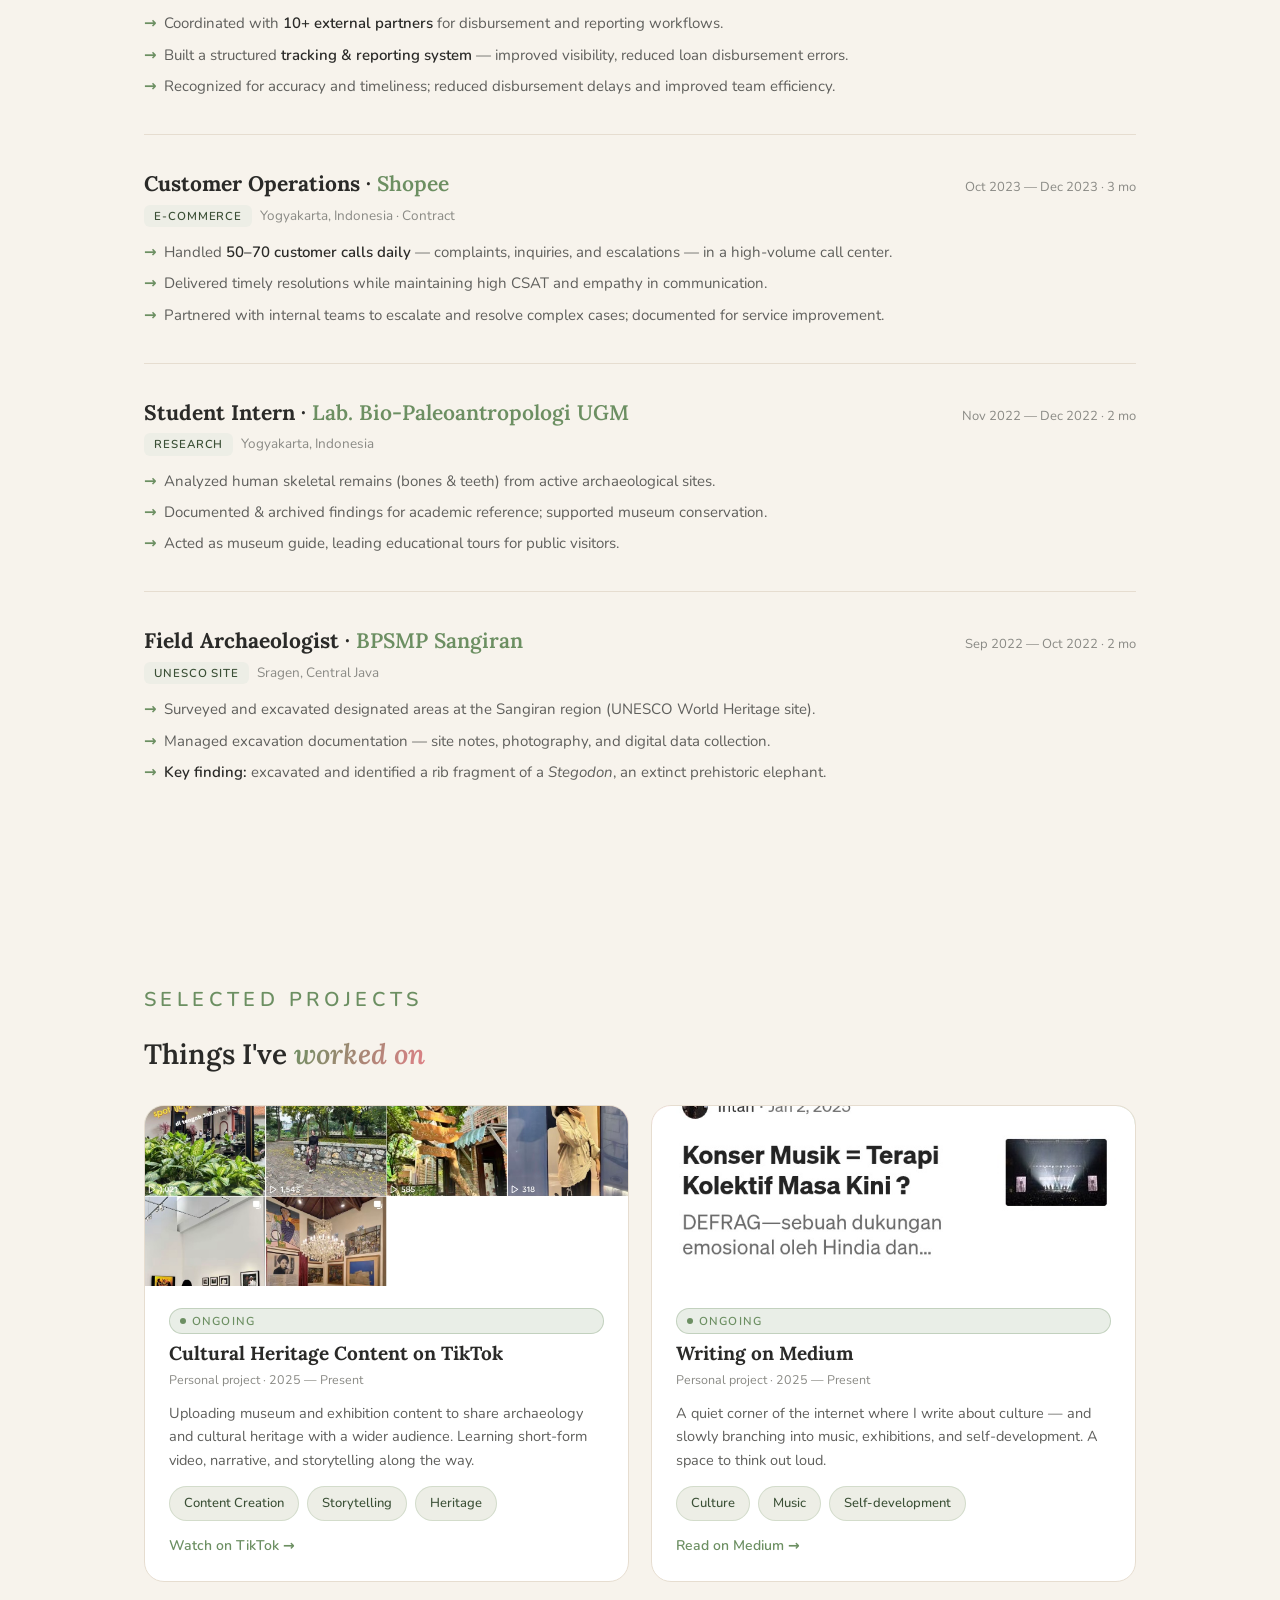
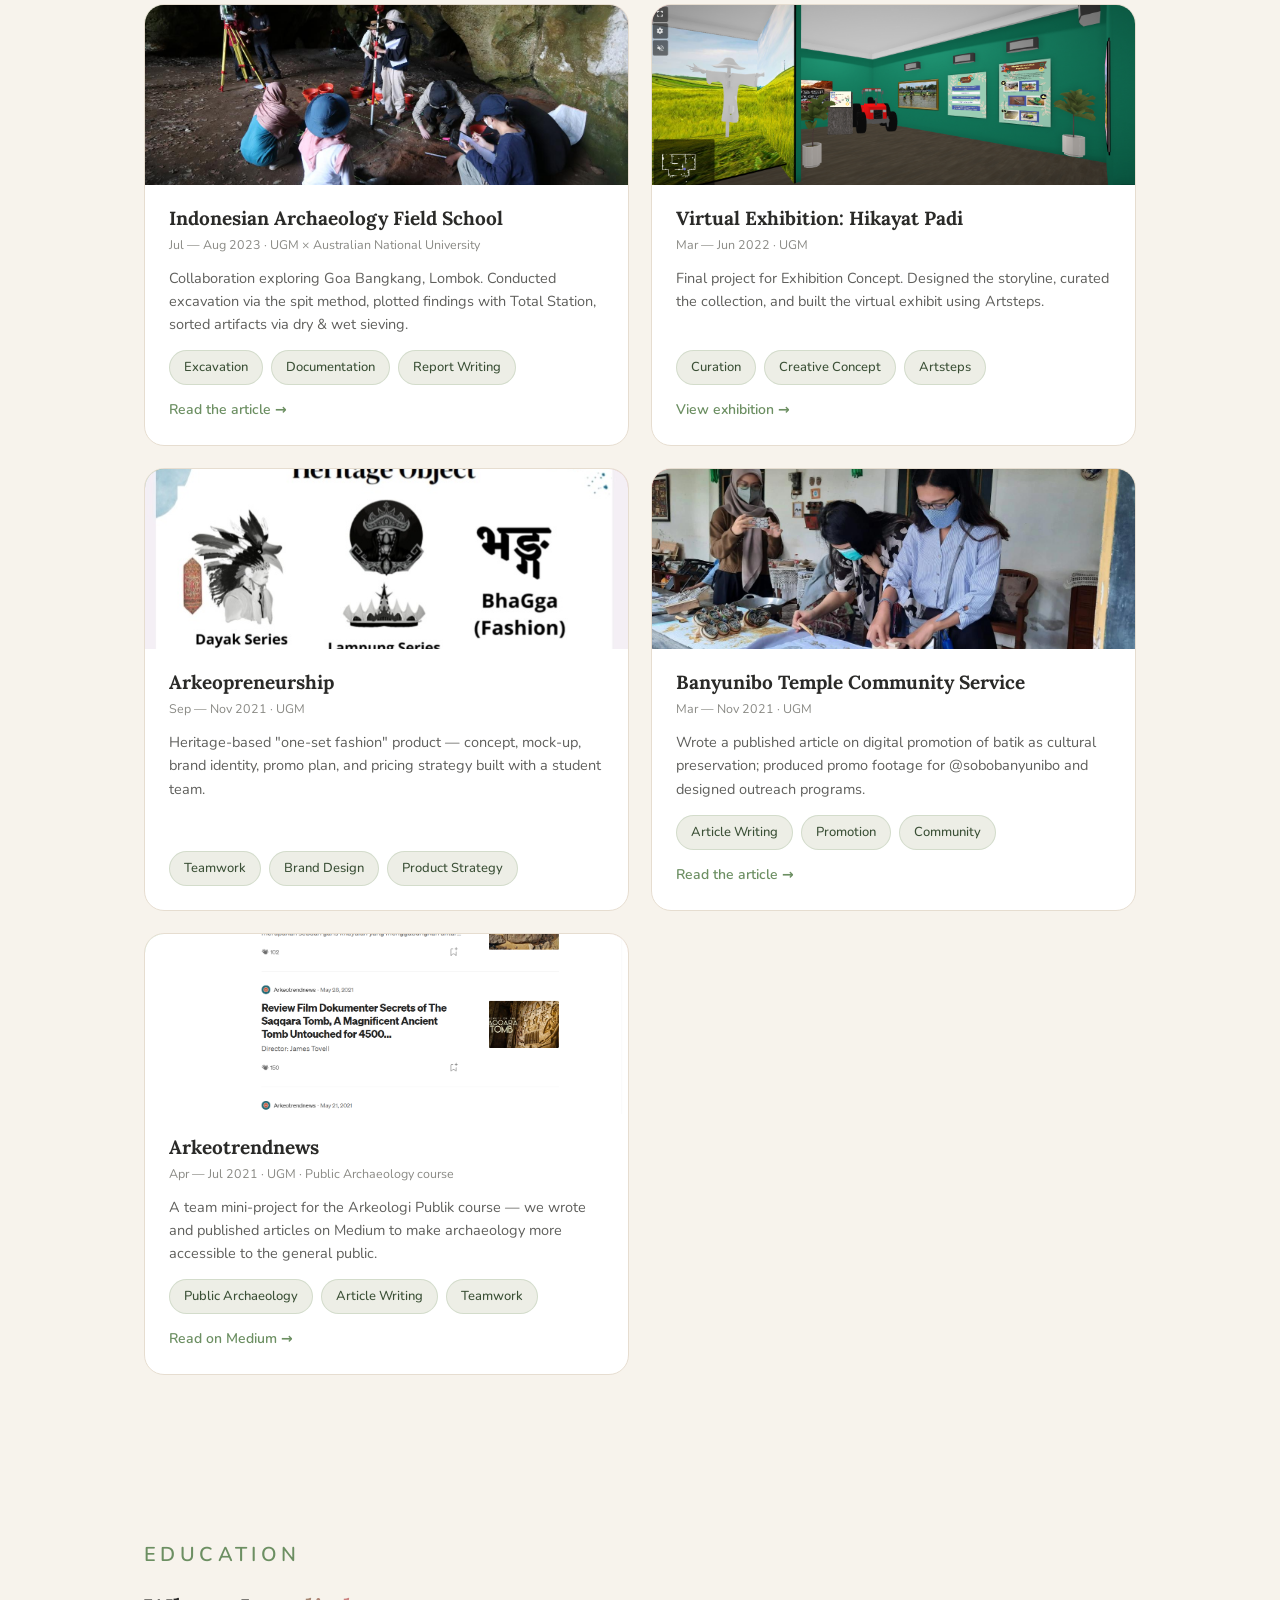
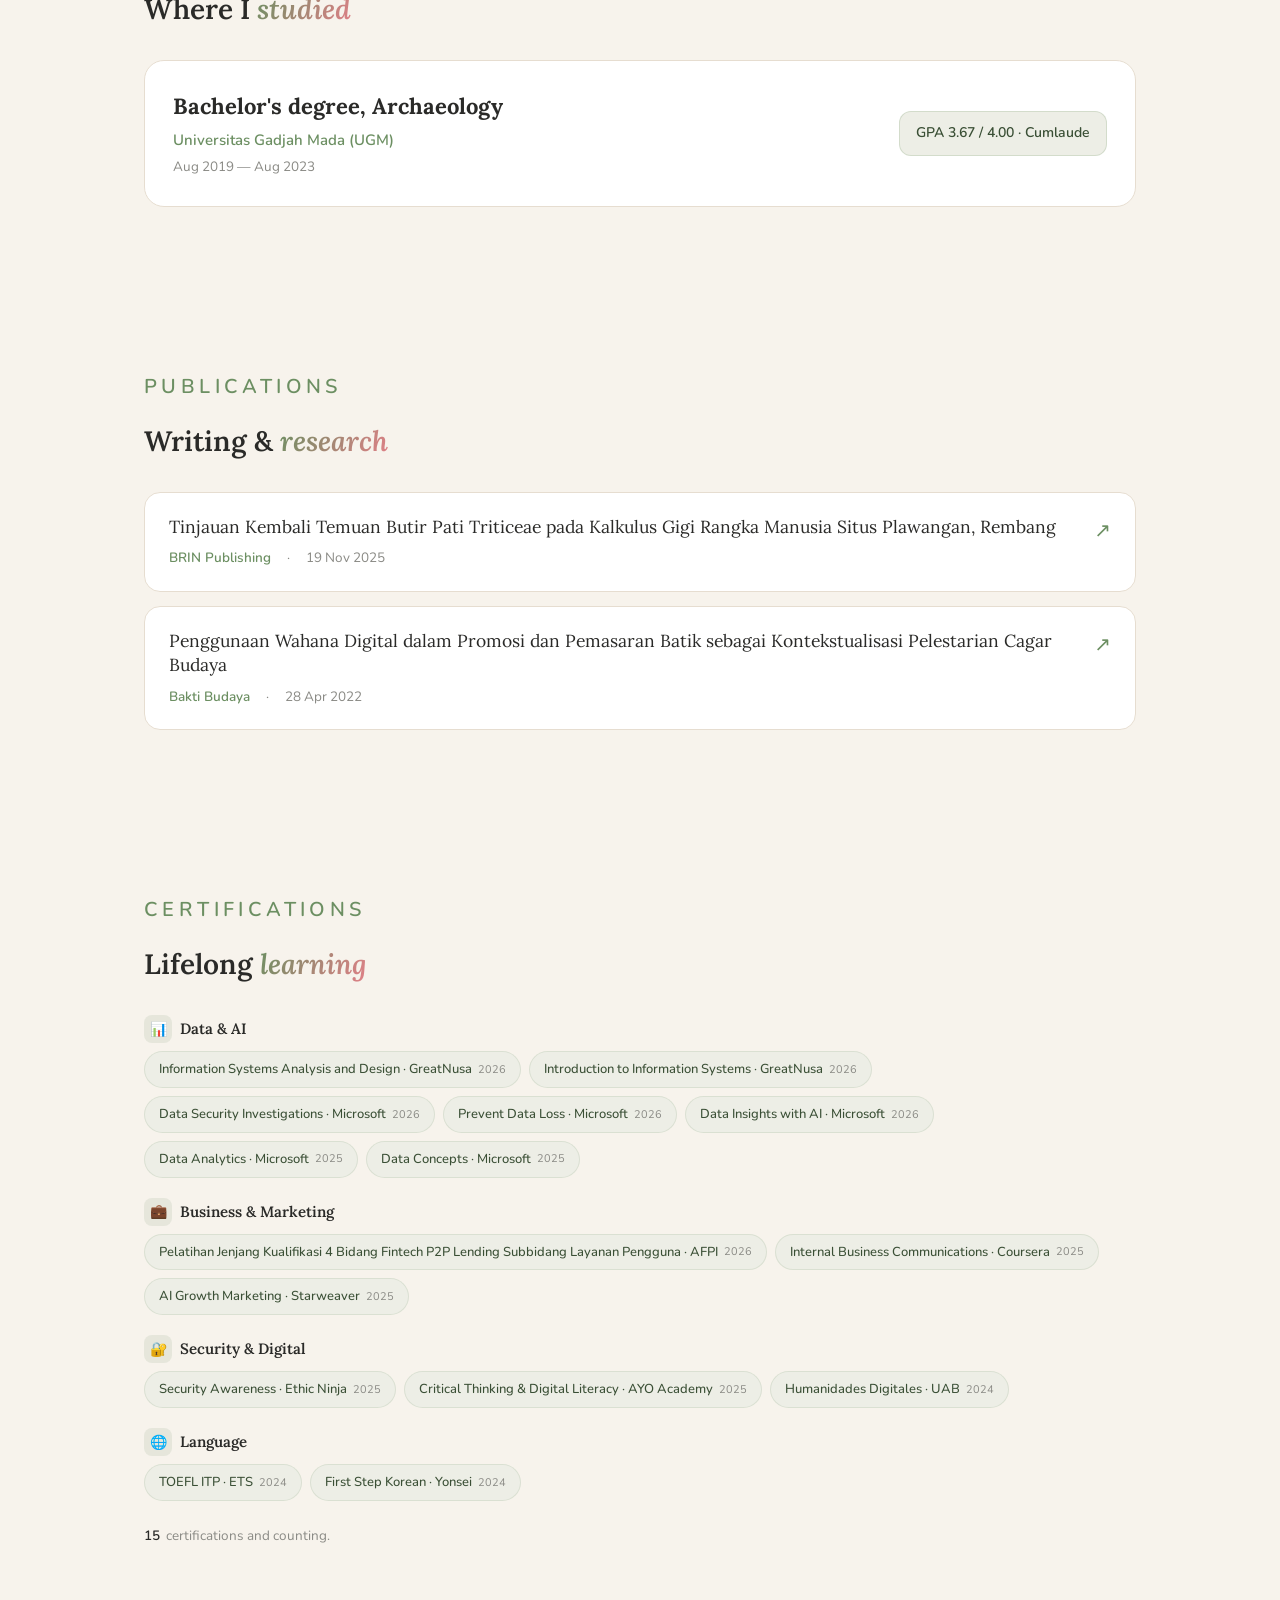
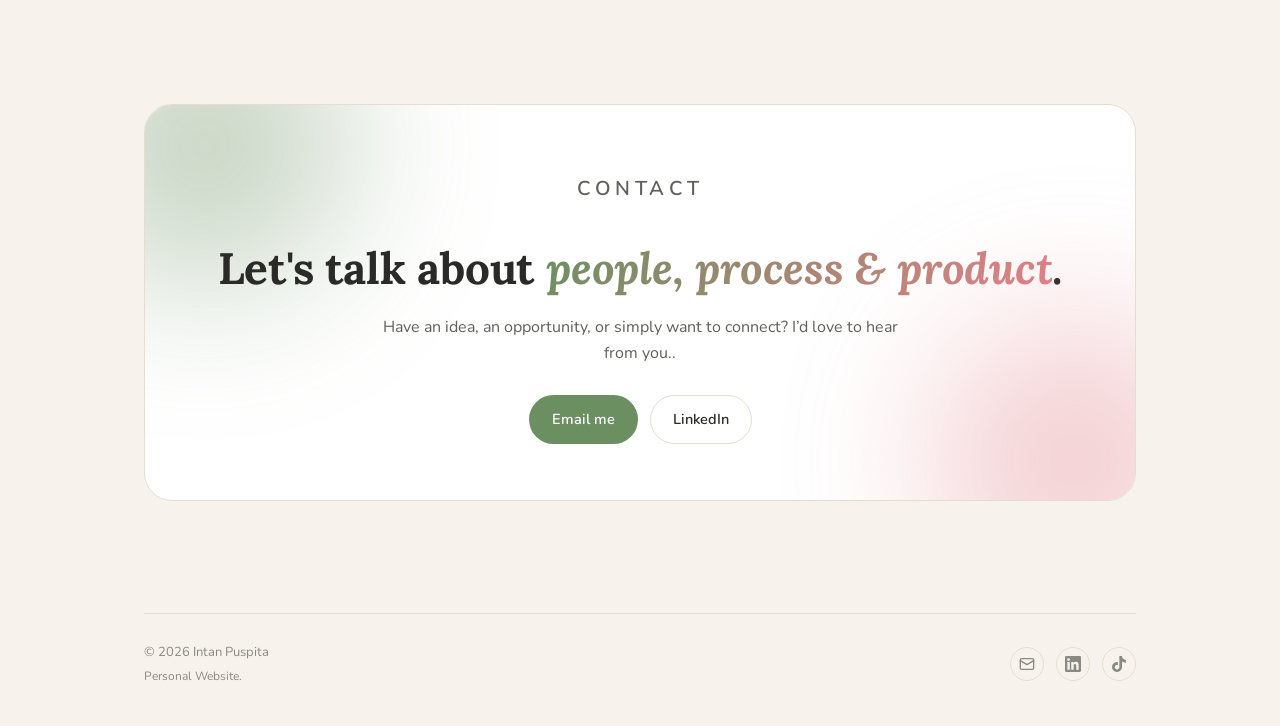
==== commit 9b82a700: "Update hero photo dimensions and markup" ====
--- a/index.html
+++ b/index.html
@@ -151,8 +151,8 @@
 .hero-text { flex: 1 1 480px; }
 .h.hero-photo {
   flex: 0 0 auto;
-  width: 66px;
-  height: 66px;
+  width: 180px;
+  height: 180px;
   border-radius: 50%;
   object-fit: cover;
   object-position: center top;
@@ -162,22 +162,7 @@
 @media (max-width: 720px) {
   .hero .container { flex-direction: column-reverse; text-align: center; }
   .hero-meta, .btn-row { justify-content: center; }
-  .hero-photo { width: 48px; height: 48px; }
-}
-  .hero-photo {
-  flex: 0 0 auto;
-  width: 66px;
-  height: 66px;
-  border-radius: 50%;
-  object-fit: cover;
-  object-position: center top;
-  border: 3px solid var(--border);
-  box-shadow: 0 8px 24px rgba(0,0,0,0.12);
-}
-@media (max-width: 720px) {
-  .hero .container { flex-direction: column-reverse; text-align: center; }
-  .hero-meta, .btn-row { justify-content: center; }
-  .hero-photo { width: 48px; height: 48px; }
+  .hero-photo { width: 120px; height: 120px; }
 }
   
   section { padding: 72px 0; }
@@ -528,20 +513,20 @@
   <section id="top" class="hero">
     <div class="container reveal">
       <div class="hero-text">
-      <h1 class="hero-title">Intan Puspita<span class="hero-dot">.</span></h1>
-      <p class="hero-sub">I thrive in the space between structure and people — figuring things out, one day at a time.</p>
-      <p class="currently">Currently exploring public archaeology — how cultural heritage can reach the general public.</p>
-      <div class="hero-meta">
-        <span>📍 Jakarta, Indonesia</span>
-      </div>
-      <div class="btn-row">
-        <a class="btn btn-primary" href="#experience">See my work</a>
-        <a class="btn btn-ghost" href="#contact">Say hello →</a>
-      </div>
-    </div>
-
-      <img src=images/profile.JPG" alt="Intan Puspita" class="hero-photo" />
-      
+        <h1 class="hero-title">Intan Puspita<span class="hero-dot">.</span></h1>
+        <p class="hero-sub">I thrive in the space between structure and people — figuring things out, one day at a time.</p>
+        <p class="currently">Currently exploring public archaeology — how cultural heritage can reach the general public.</p>
+        <div class="hero-meta">
+          <span>📍 Jakarta, Indonesia</span>
+        </div>
+        <div class="btn-row">
+          <a class="btn btn-primary" href="#experience">See my work</a>
+          <a class="btn btn-ghost" href="#contact">Say hello →</a>
+        </div>
+      </div>
+
+      <img src="images/profile.JPG" alt="Intan Puspita" class="hero-photo" />
+
       <div class="scroll-hint">
         <span>scroll</span>
         <svg viewBox="0 0 24 24" fill="none" stroke="currentColor" stroke-width="2" stroke-linecap="round" stroke-linejoin="round"><path d="M12 5v14M19 12l-7 7-7-7"/></svg>
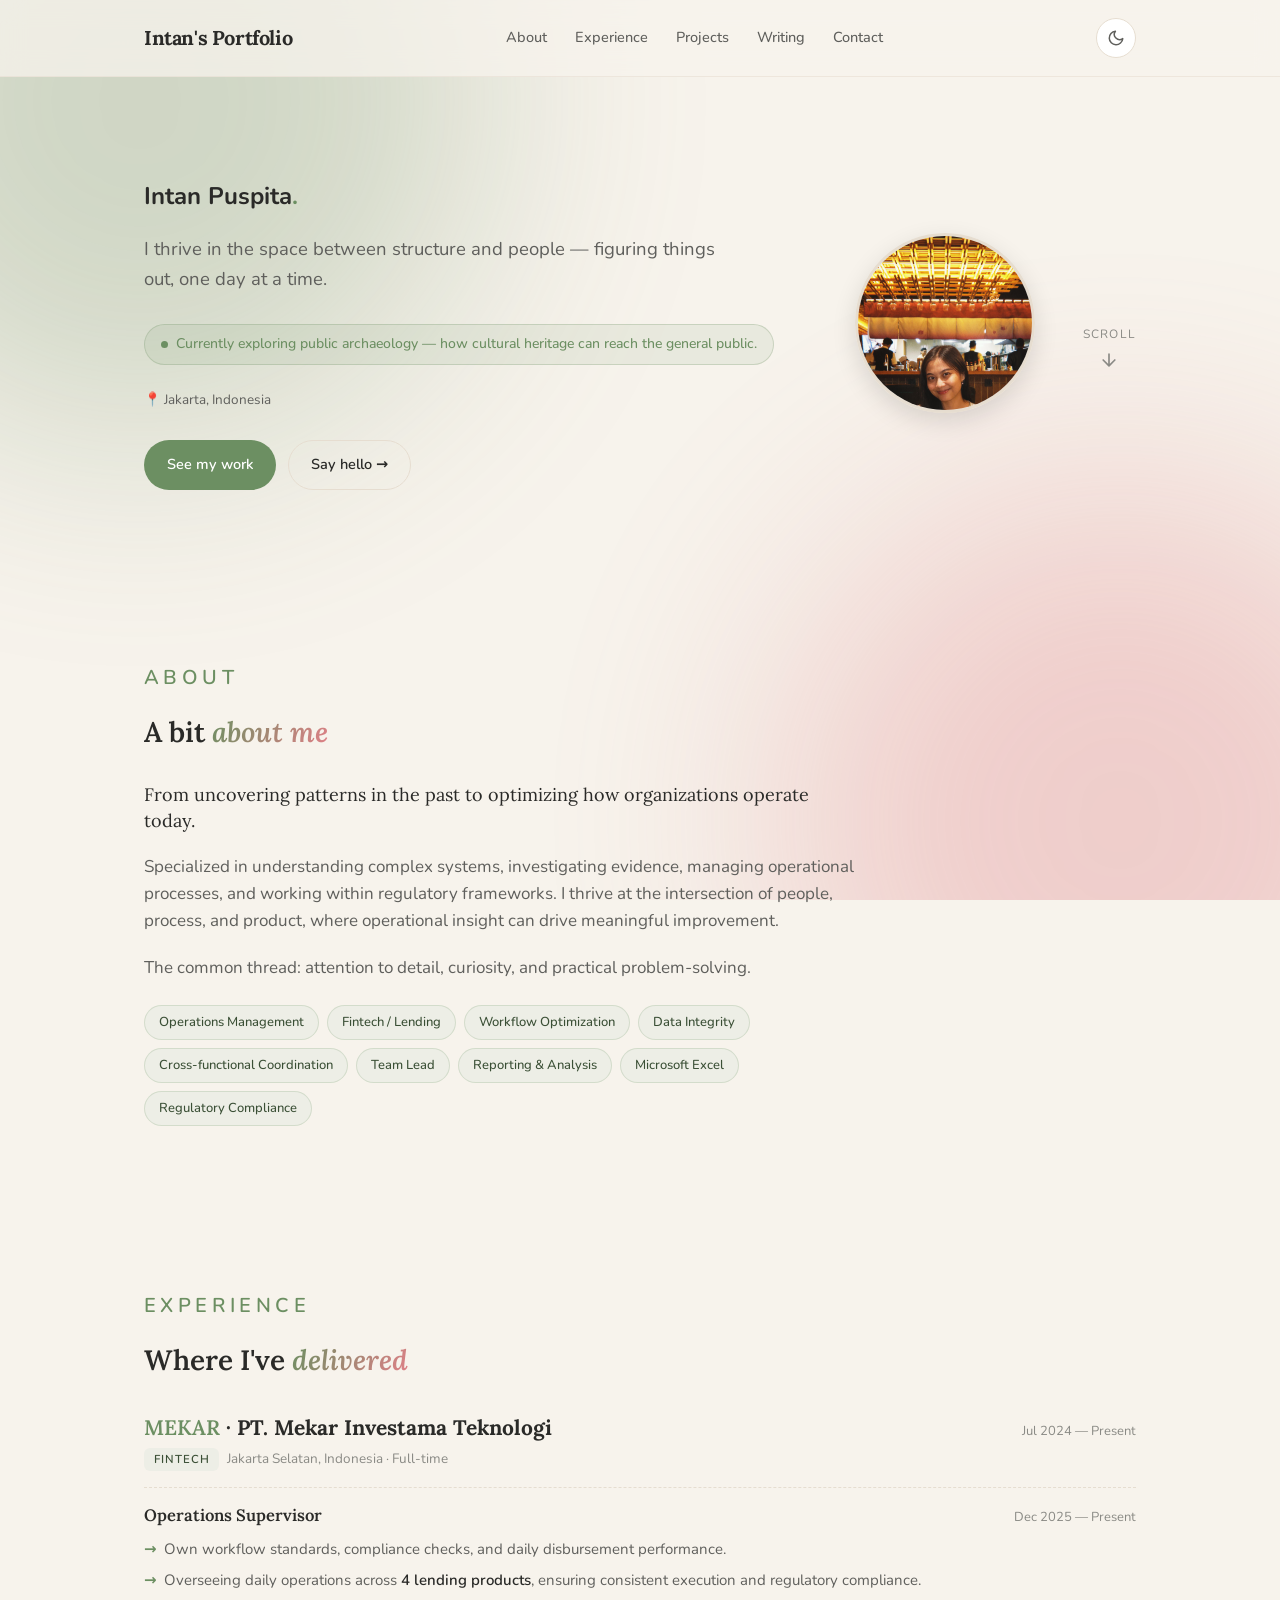
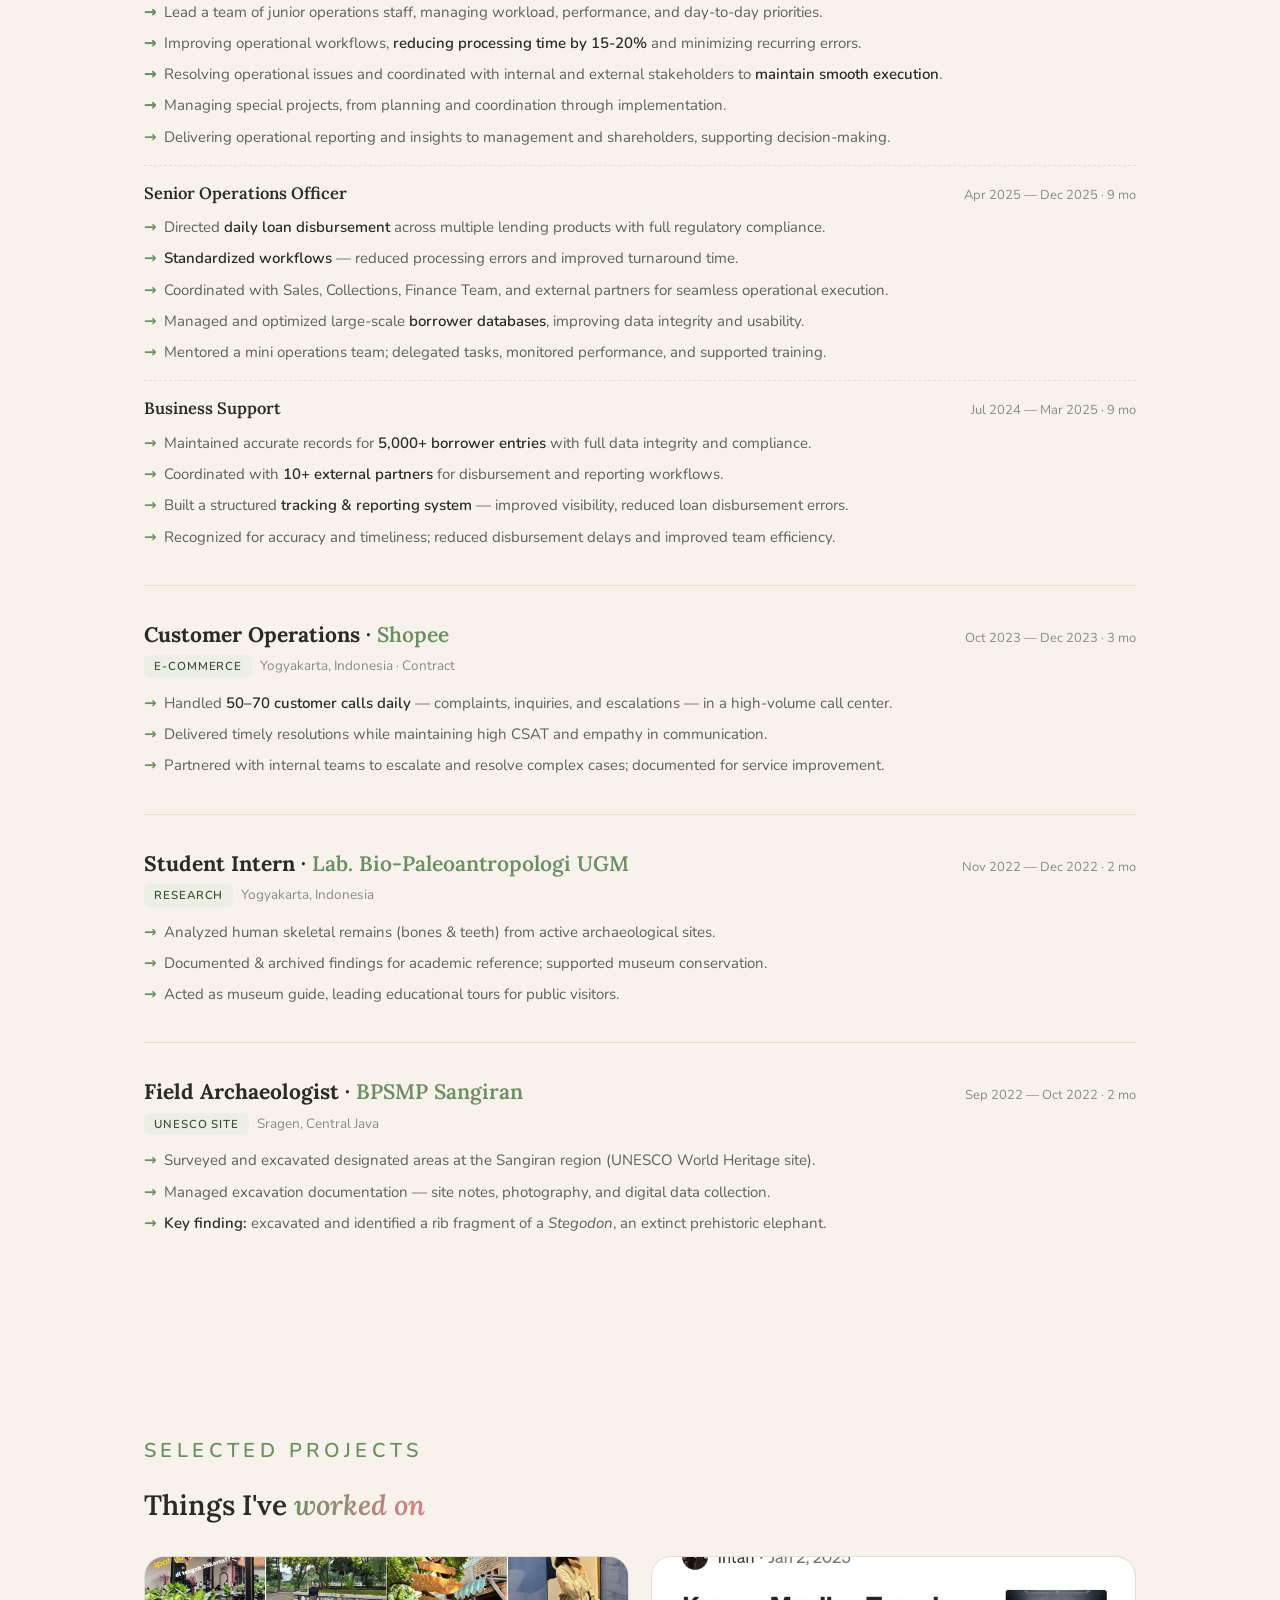
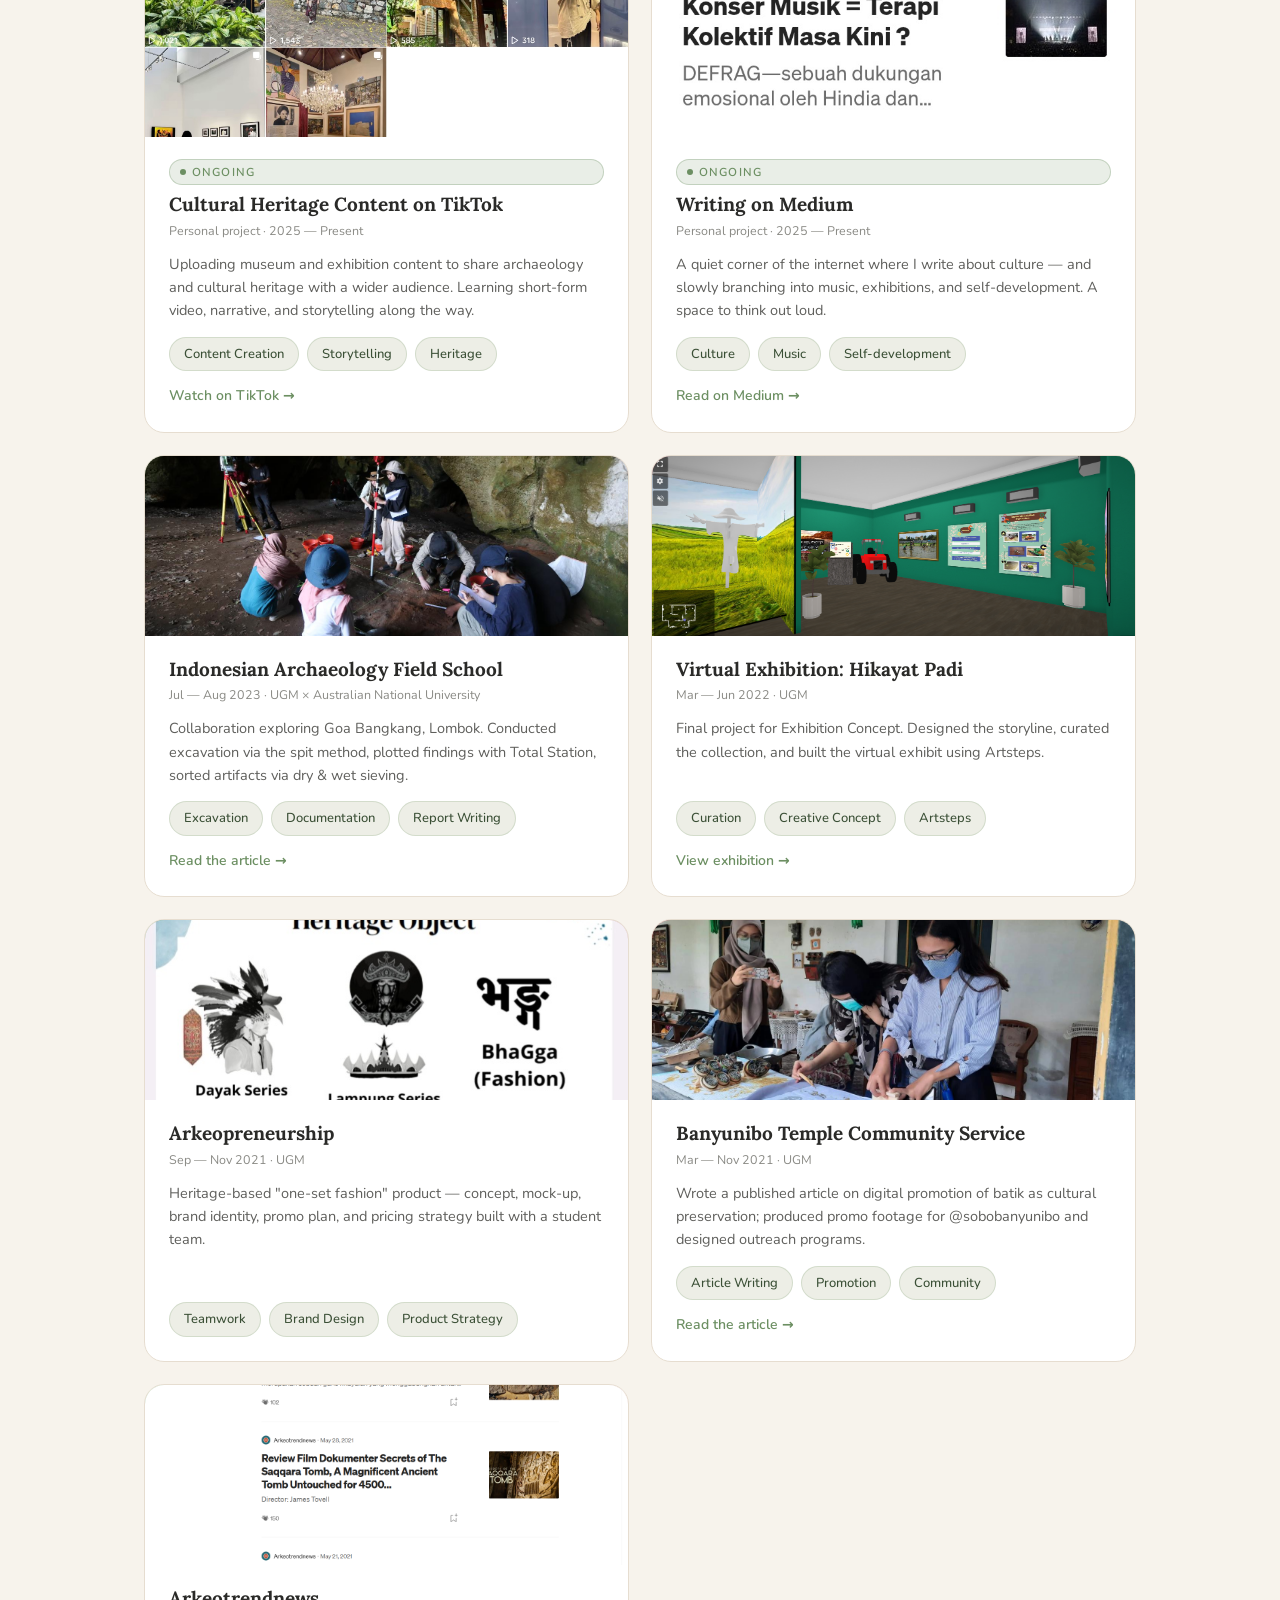
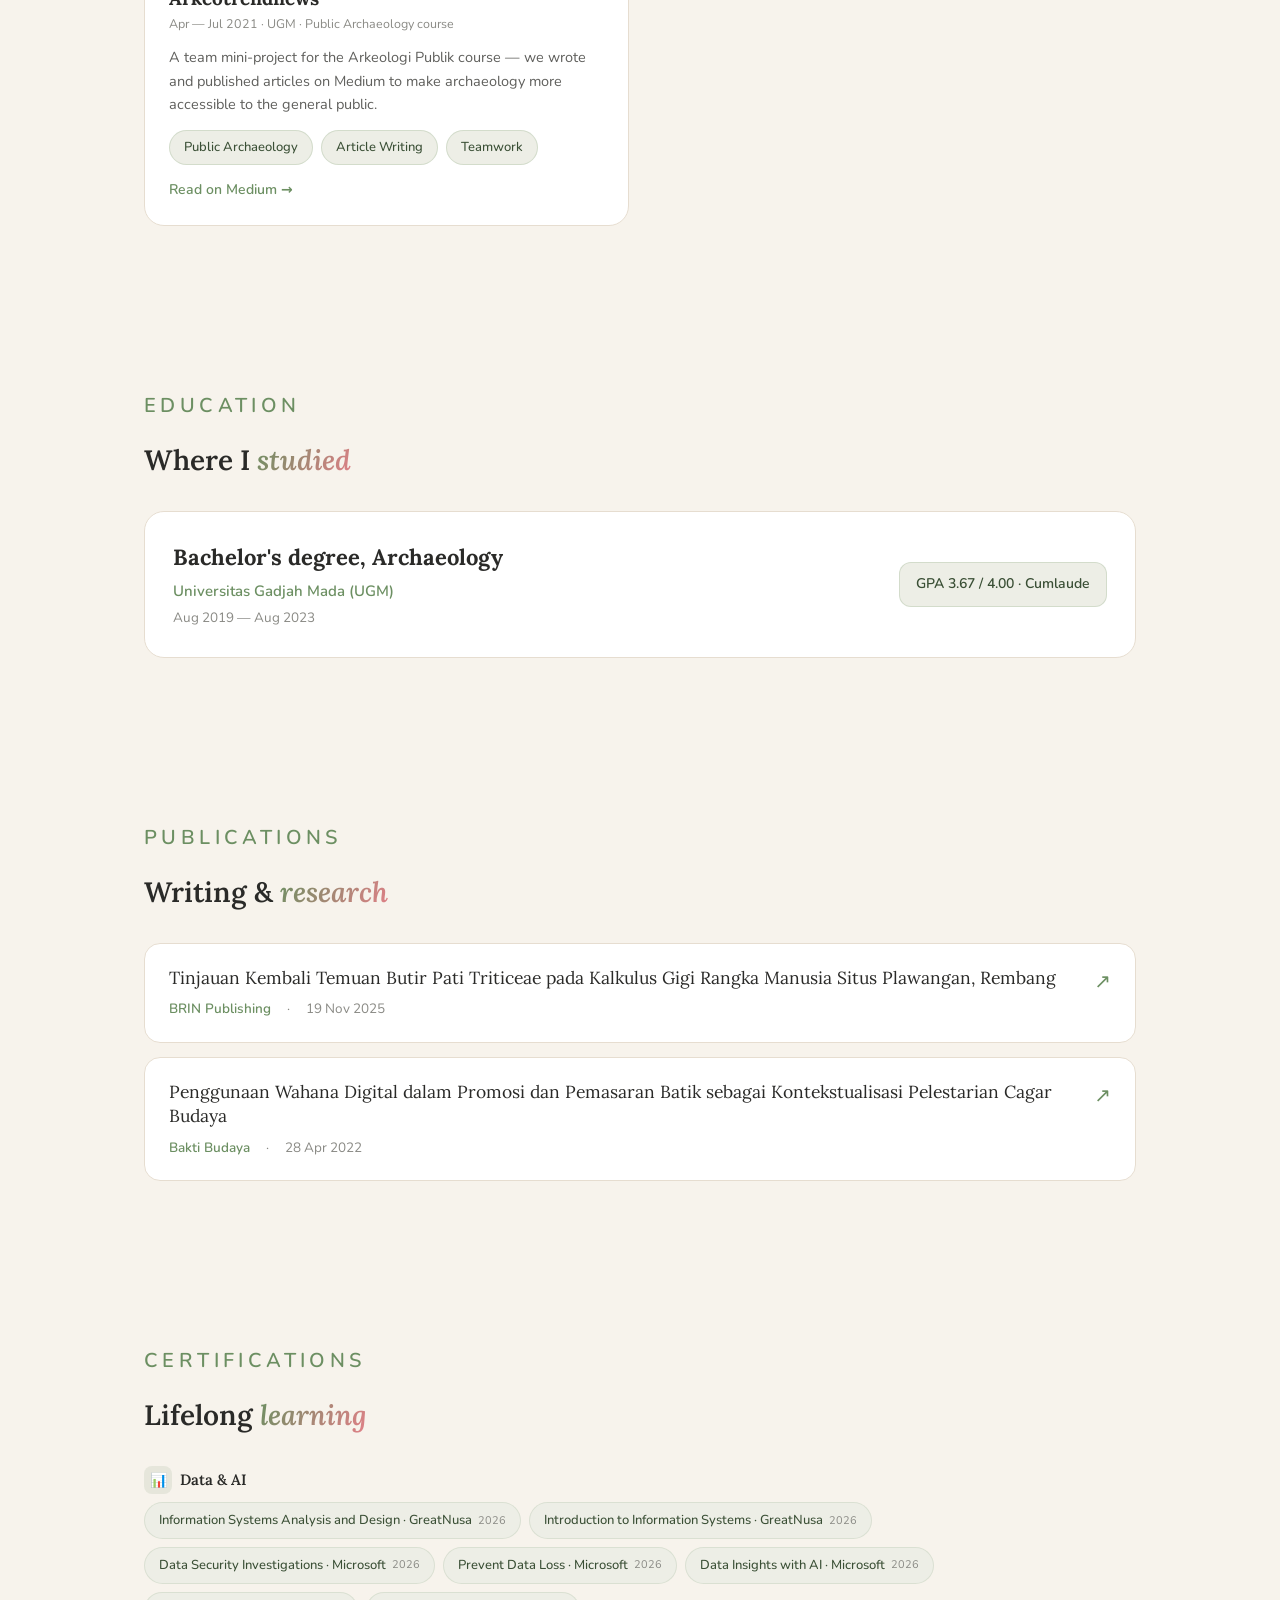
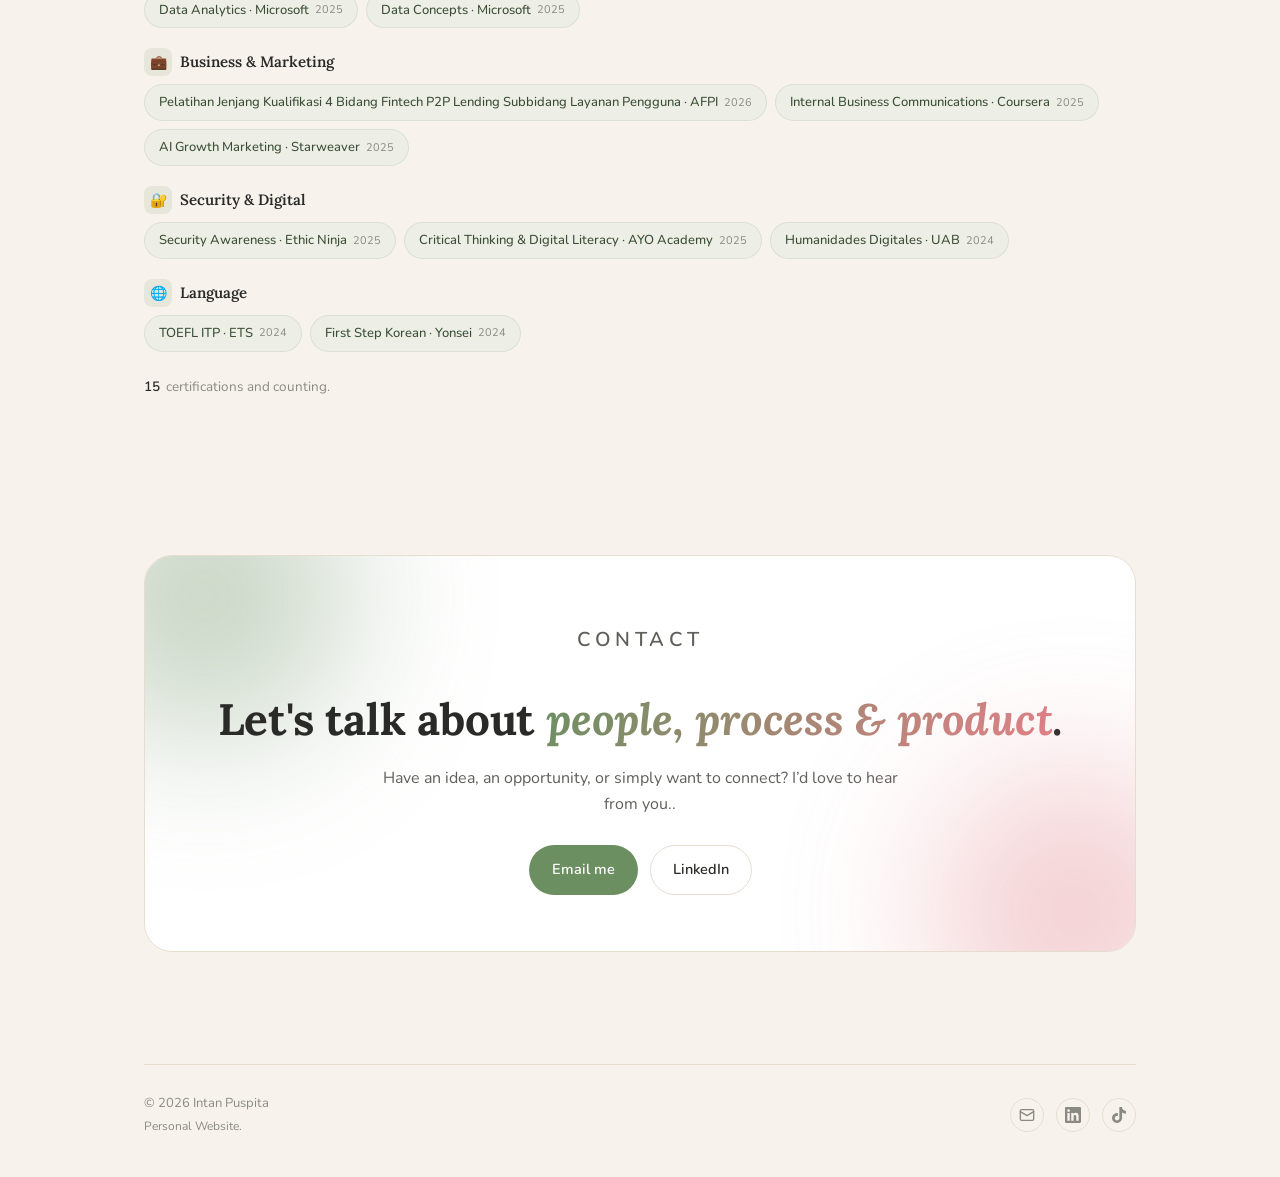
==== commit 60508b7b: "Fix CSS class selector for hero photo" ====
--- a/index.html
+++ b/index.html
@@ -149,7 +149,7 @@
   flex-wrap: wrap;
 }
 .hero-text { flex: 1 1 480px; }
-.h.hero-photo {
+.hero-photo {
   flex: 0 0 auto;
   width: 180px;
   height: 180px;
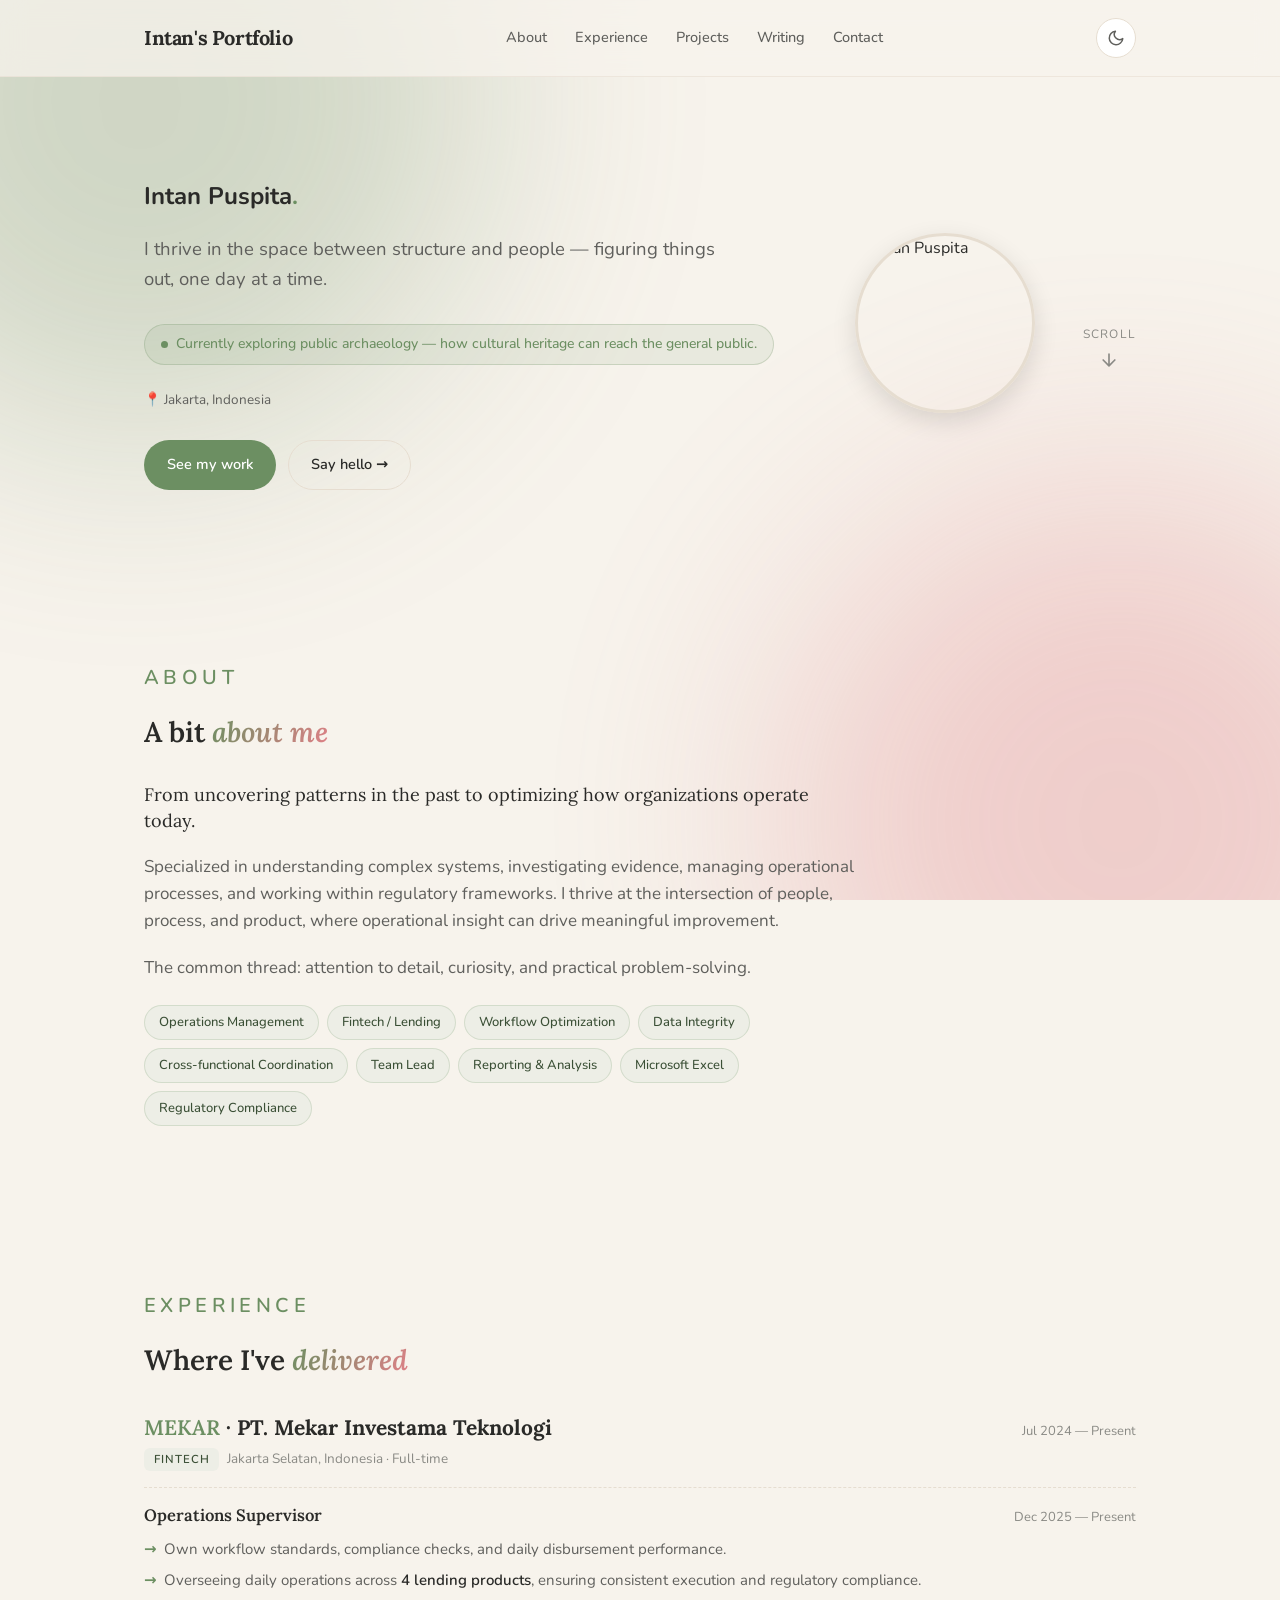
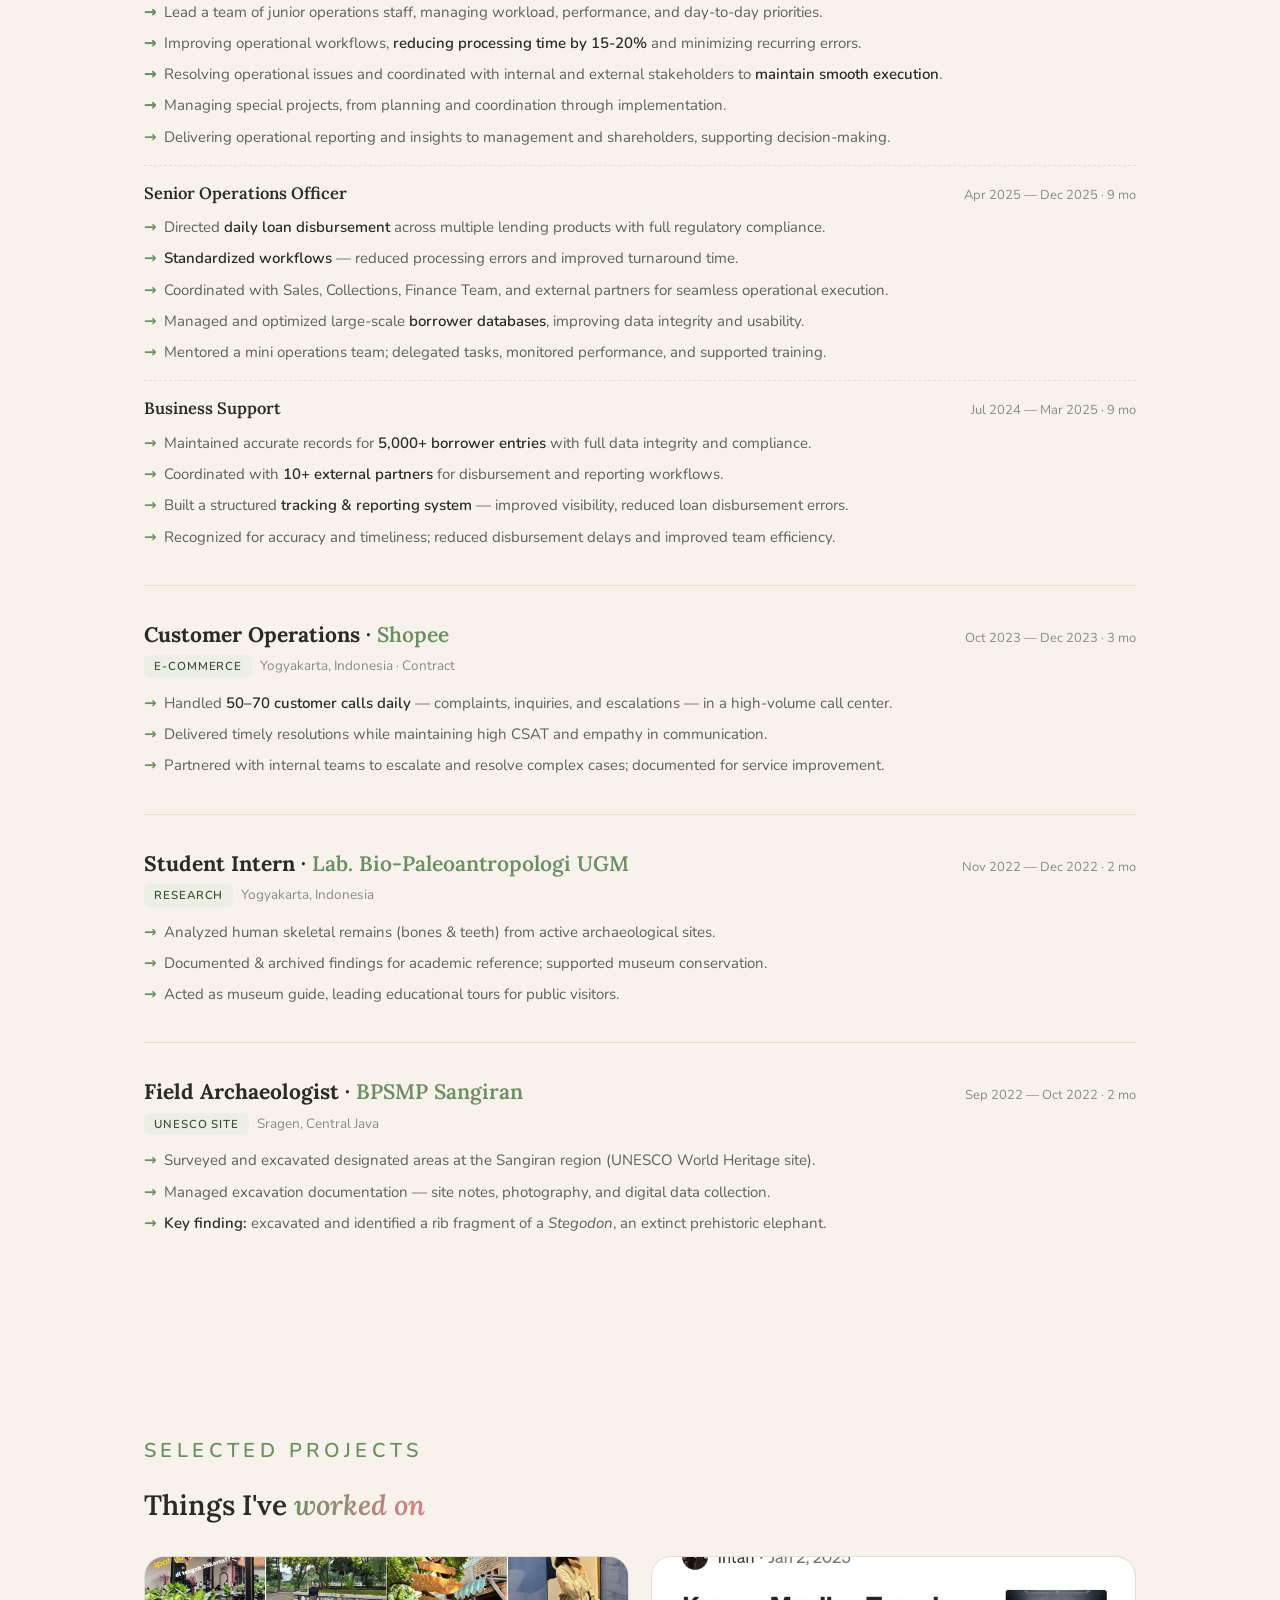
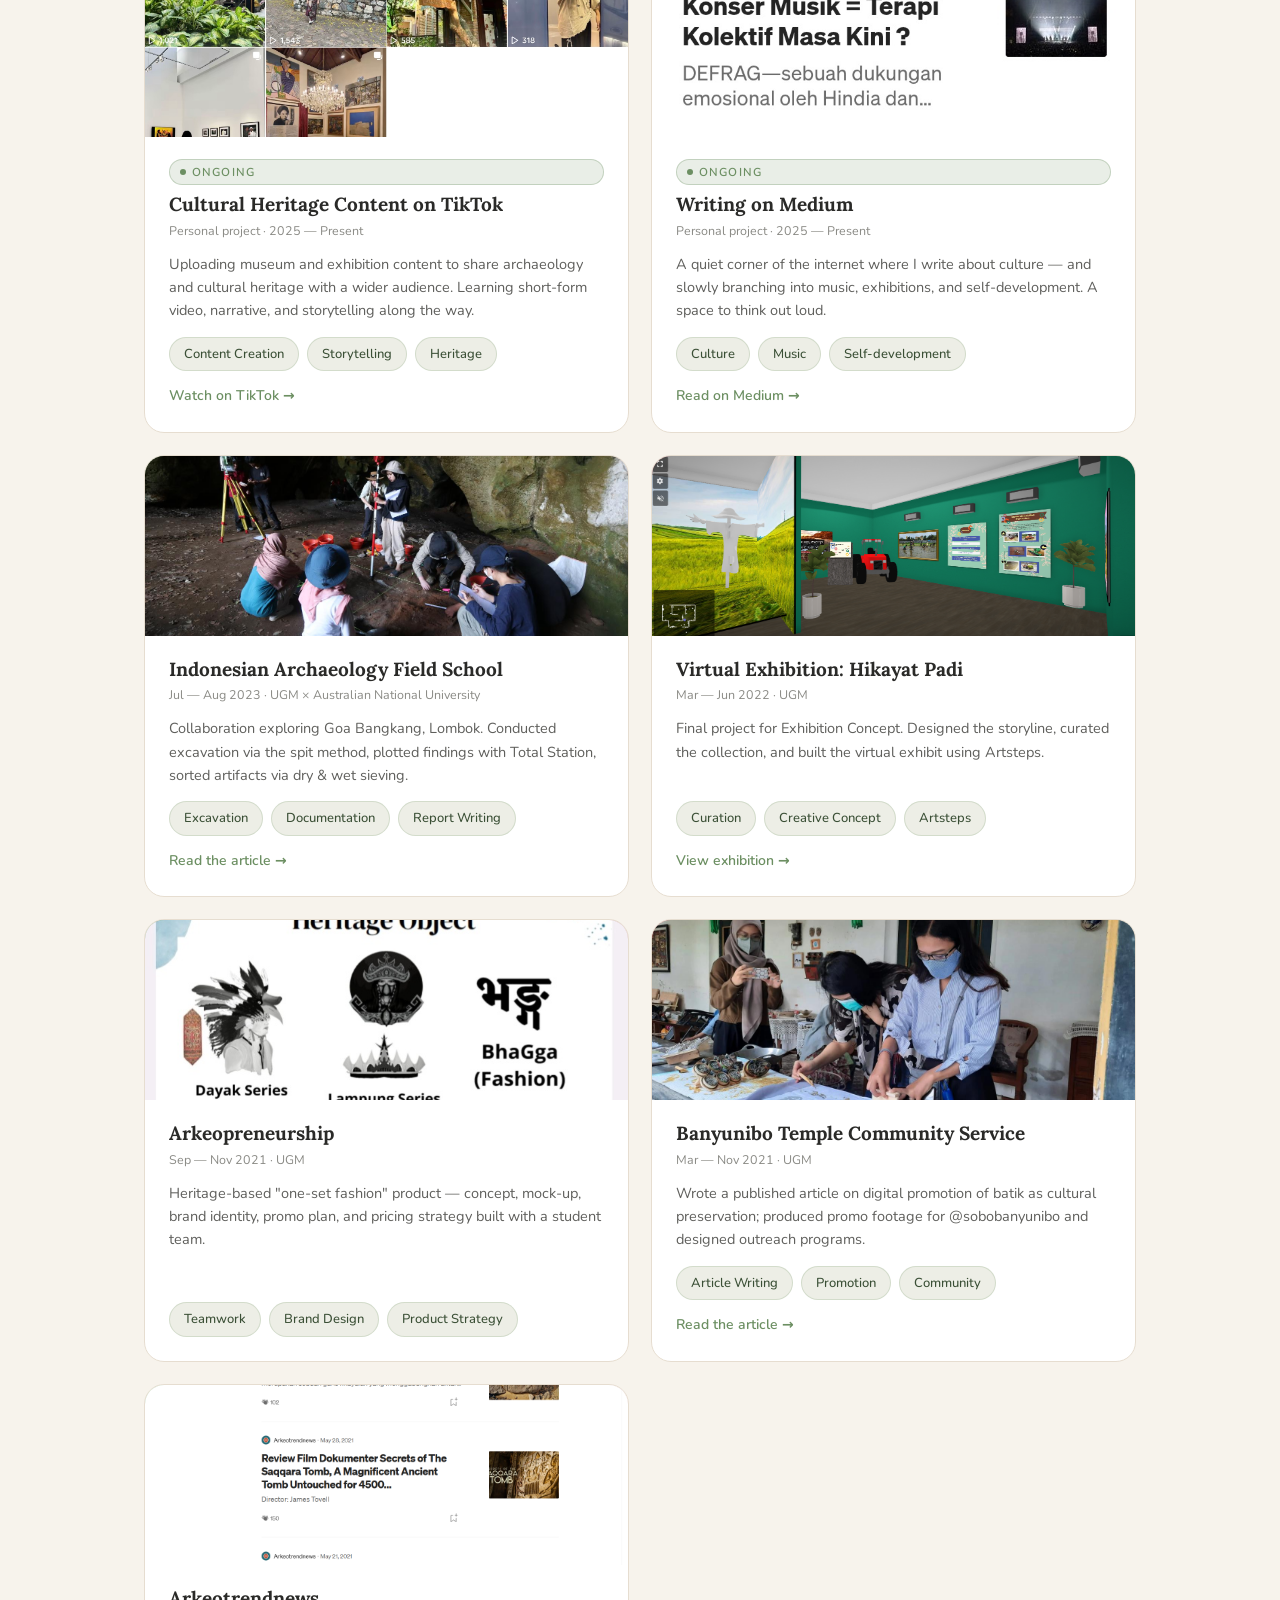
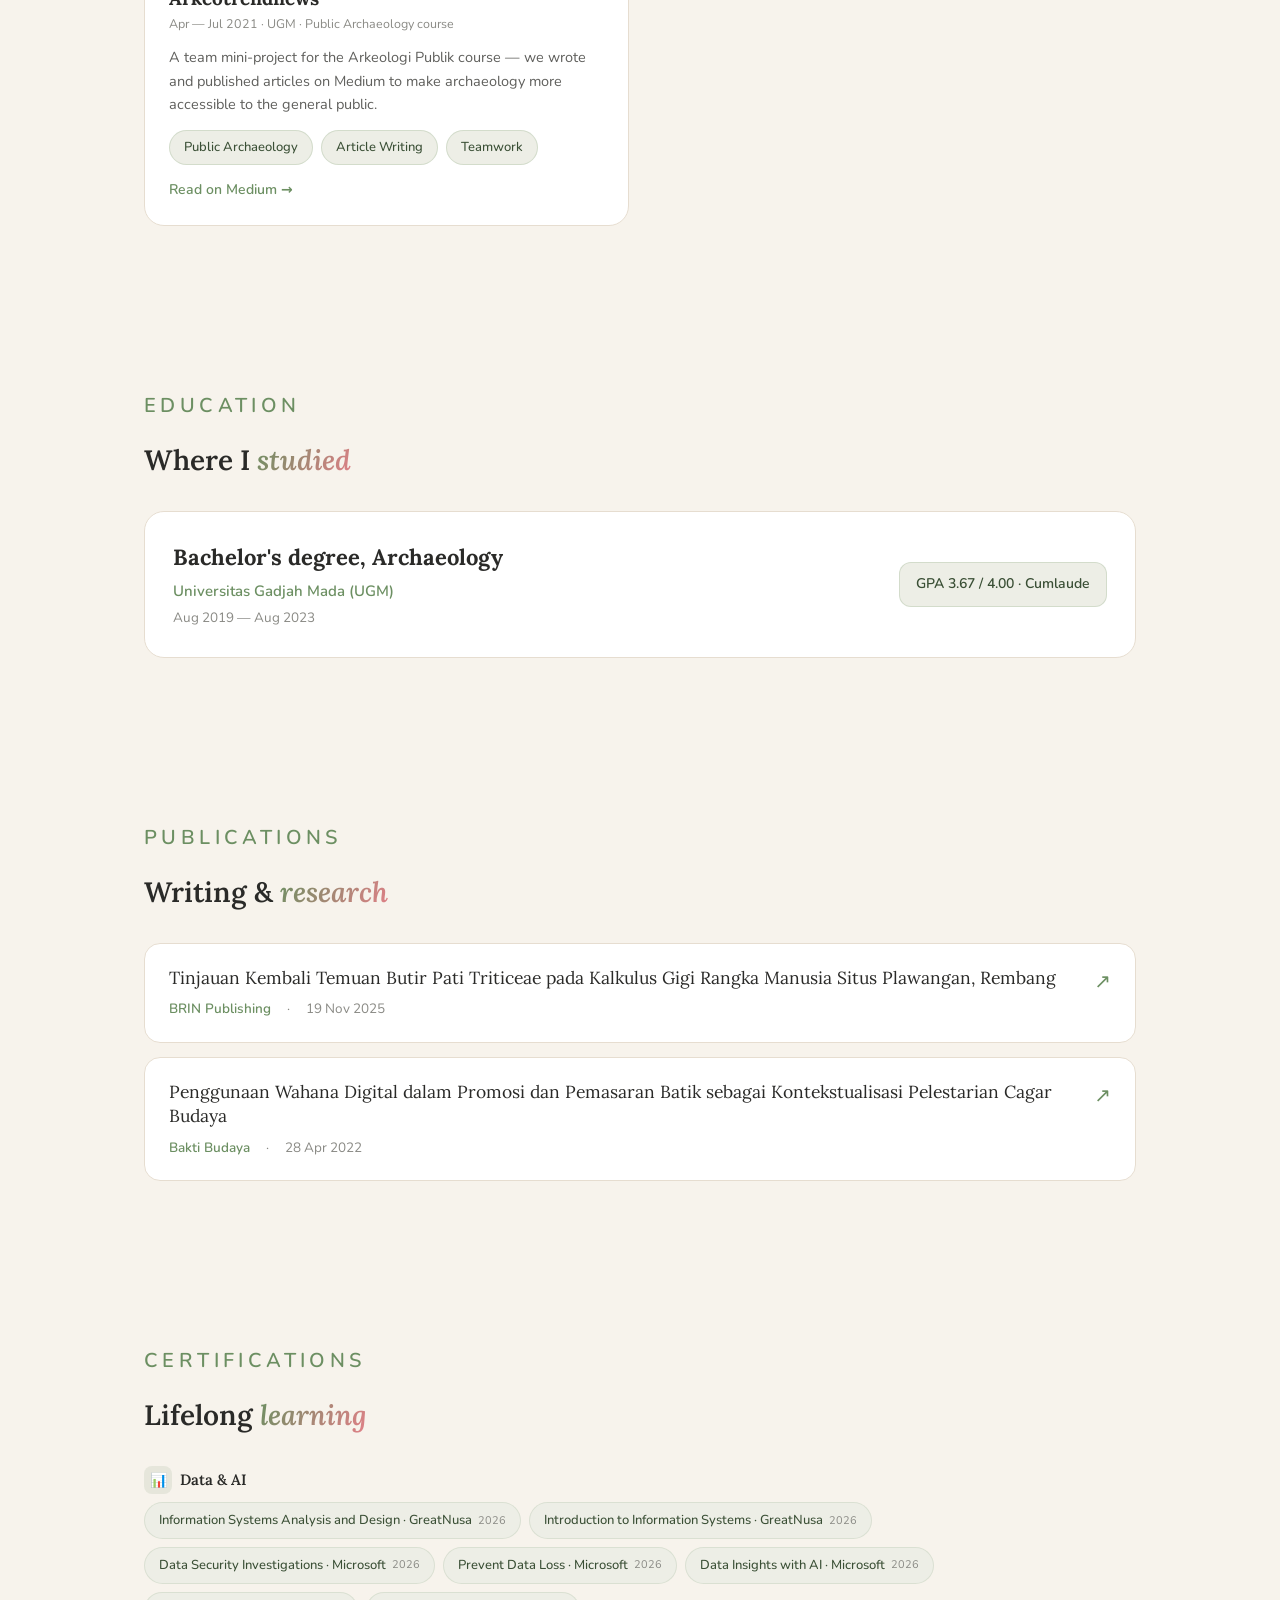
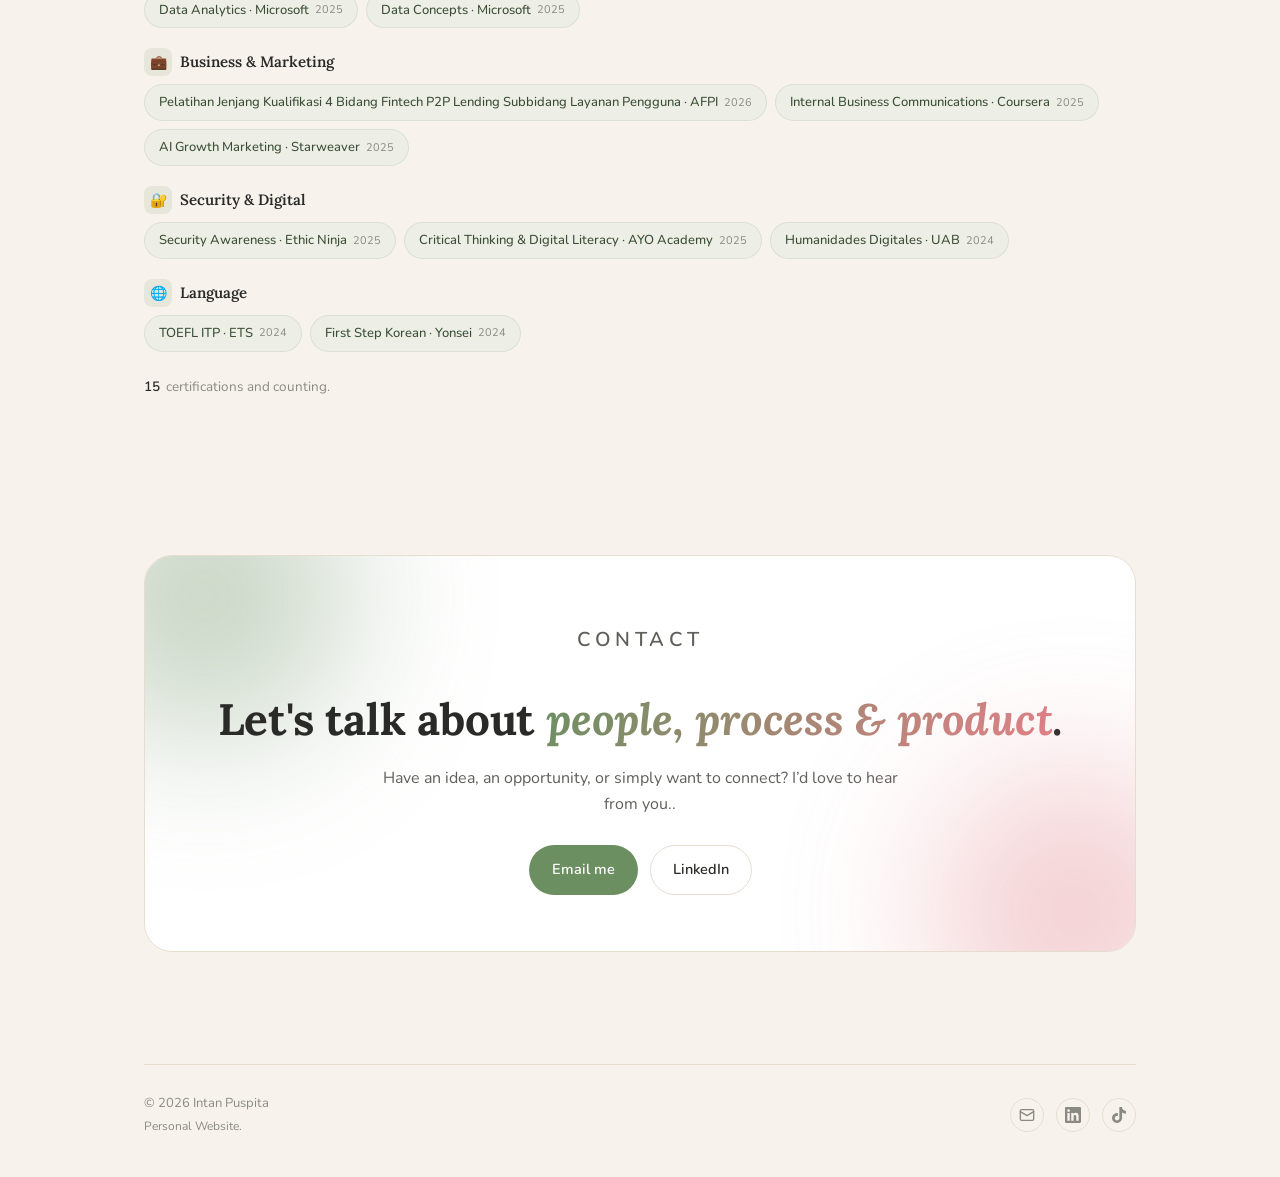
==== commit 3ce1afb1: "Change profile image format from JPG to HEIC" ====
--- a/index.html
+++ b/index.html
@@ -525,7 +525,7 @@
         </div>
       </div>
 
-      <img src="images/profile.JPG" alt="Intan Puspita" class="hero-photo" />
+      <img src="images/profile.HEIC" alt="Intan Puspita" class="hero-photo" />
 
       <div class="scroll-hint">
         <span>scroll</span>
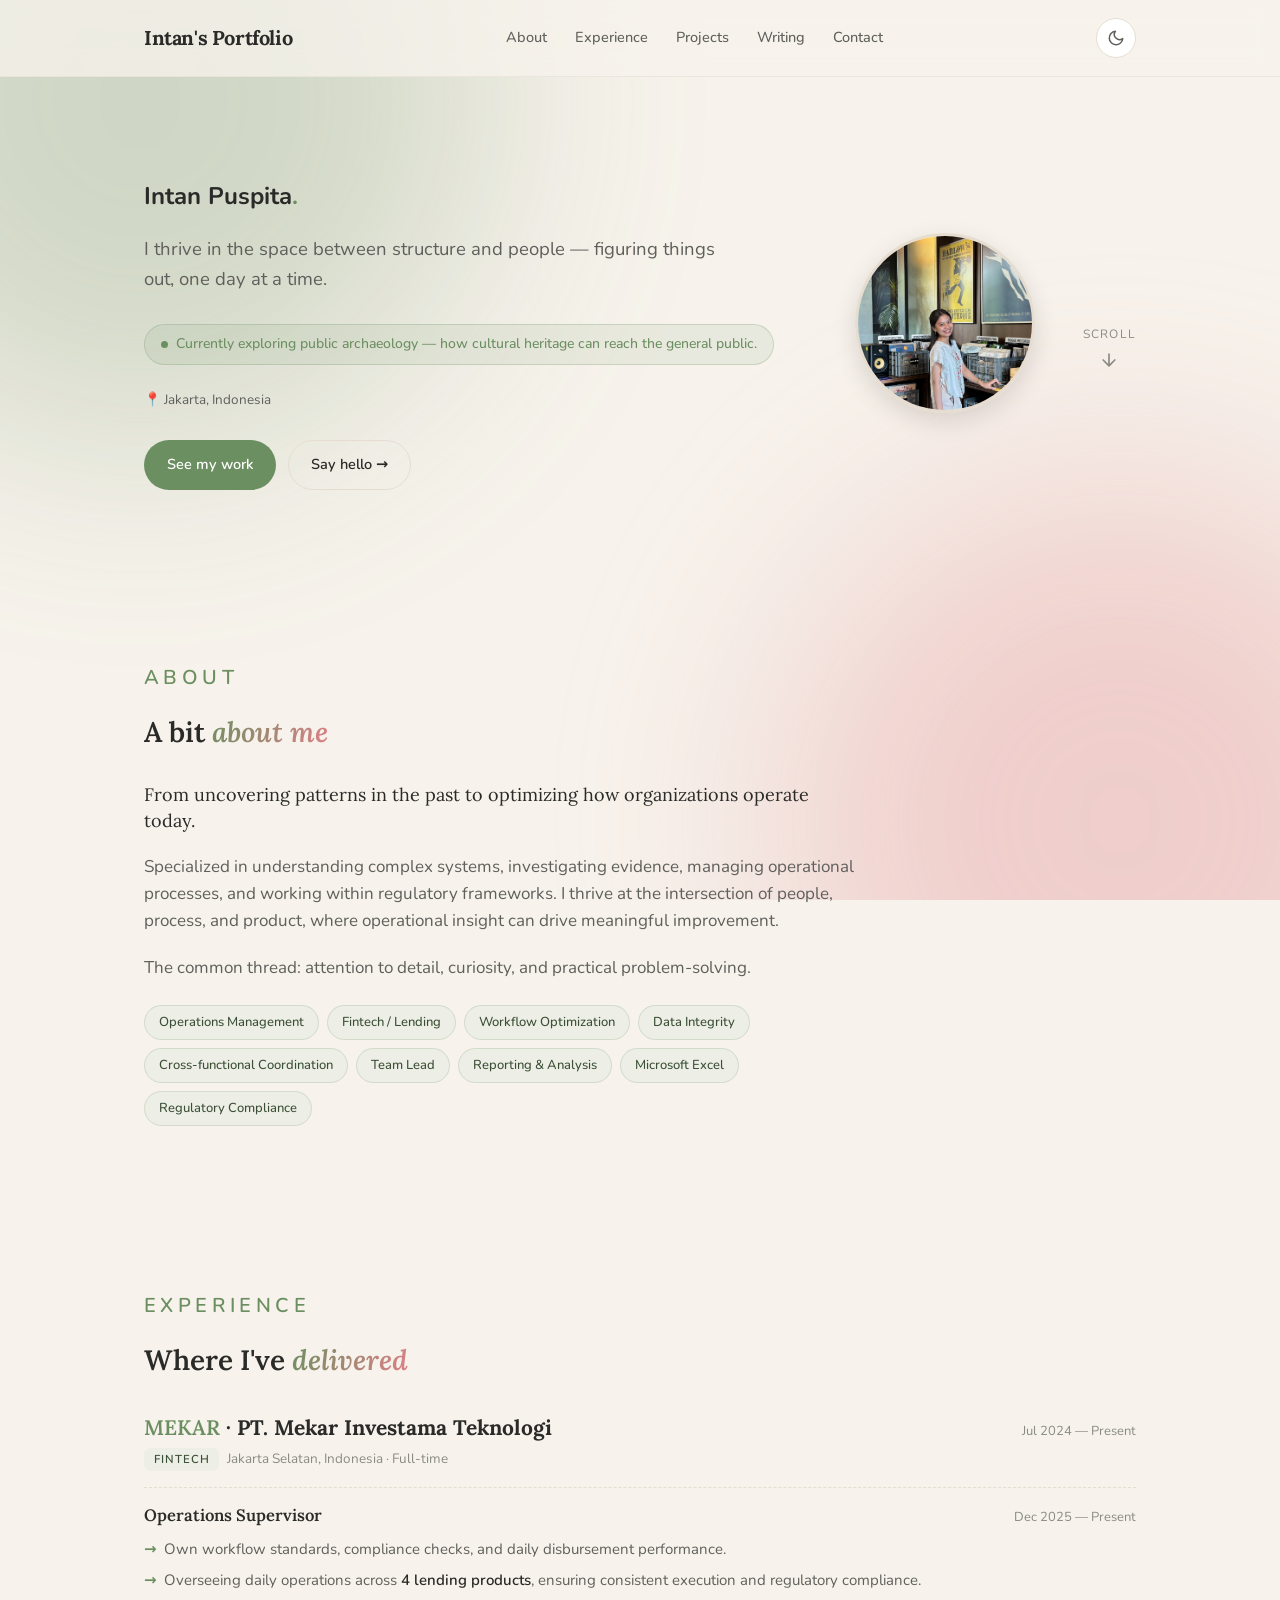
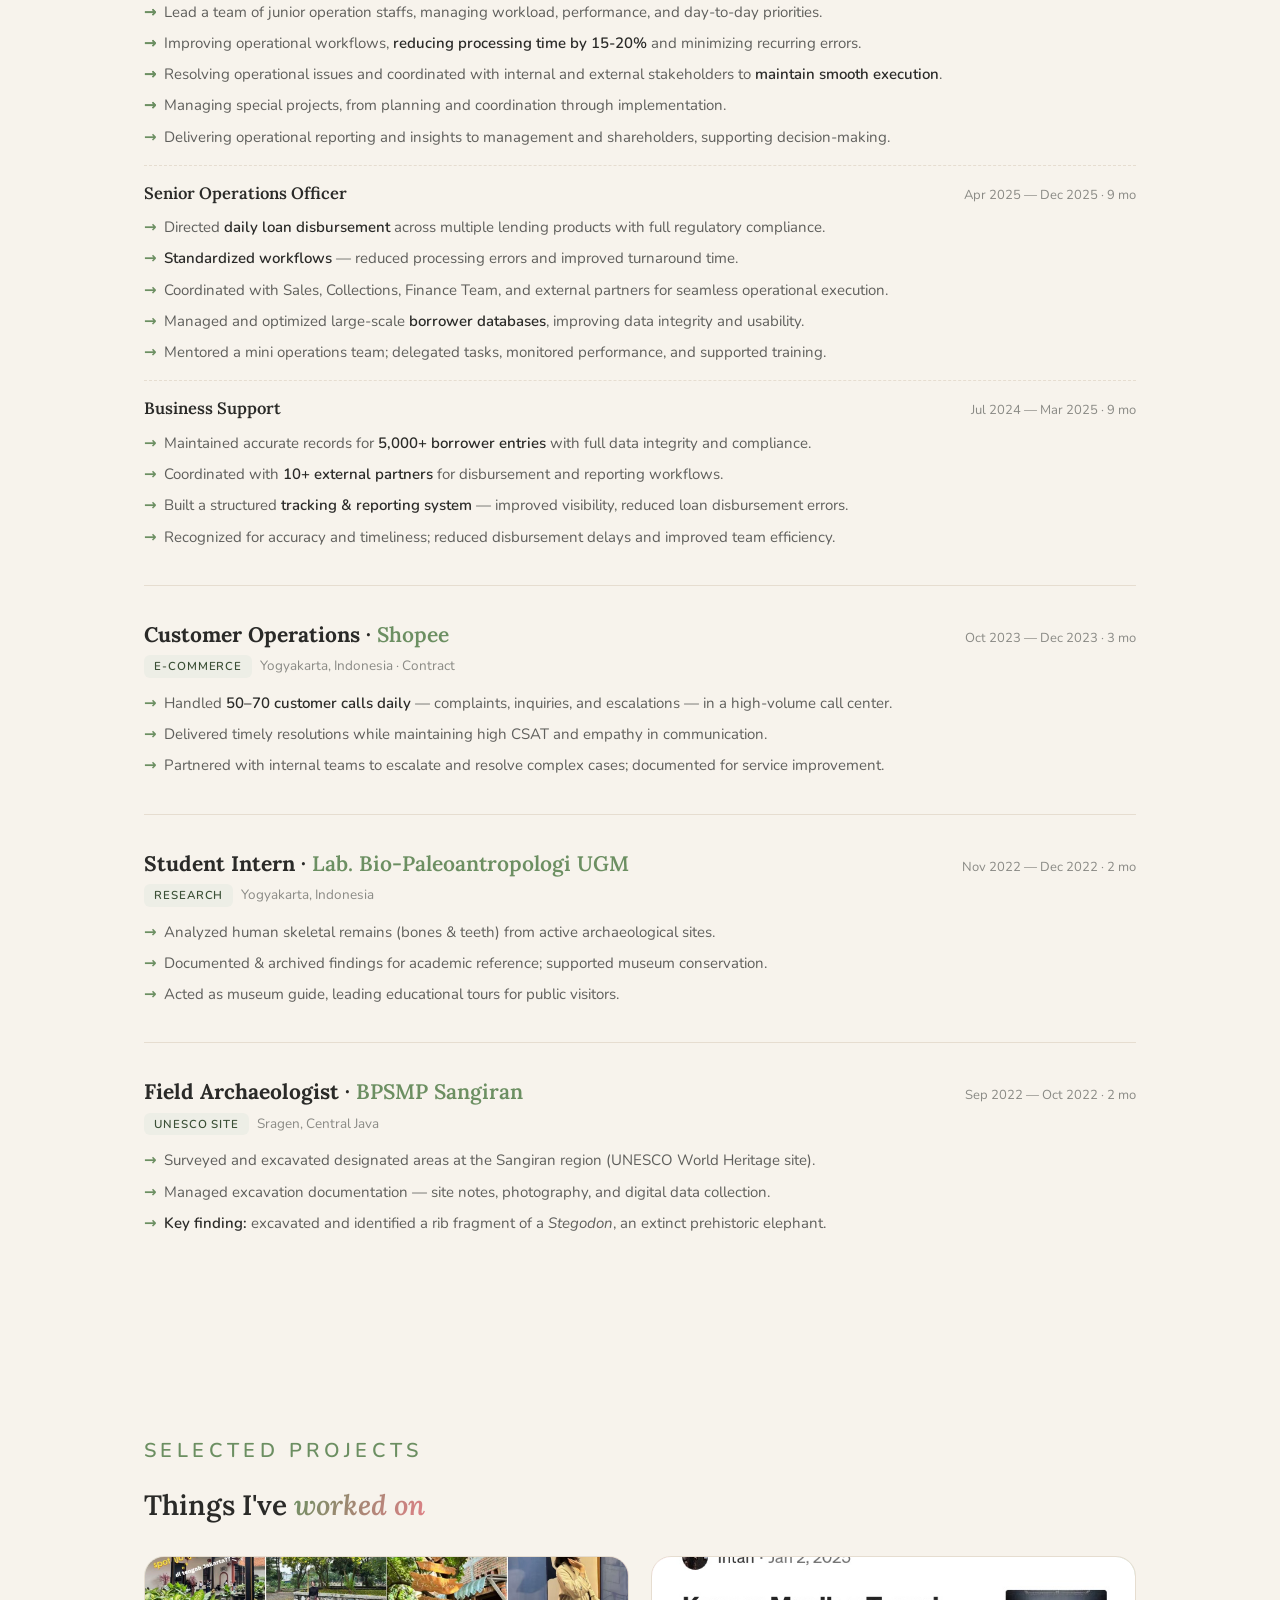
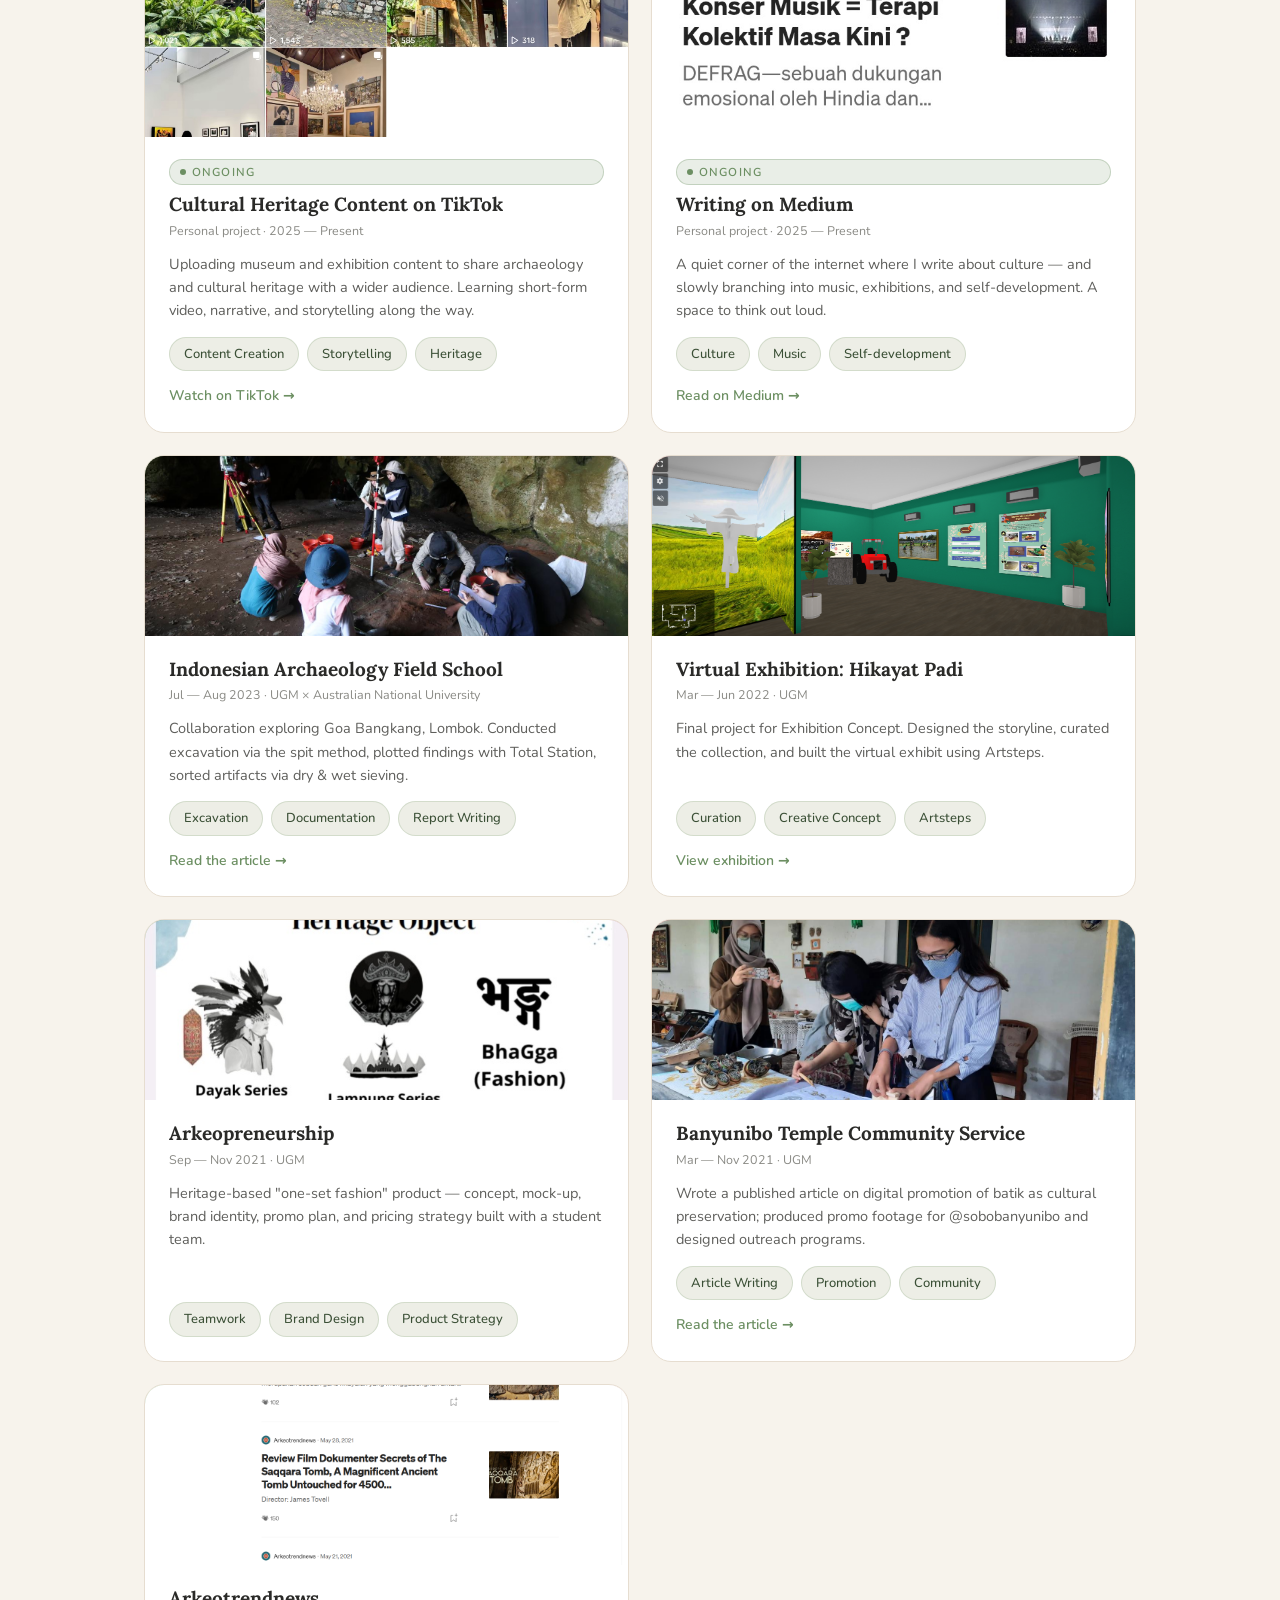
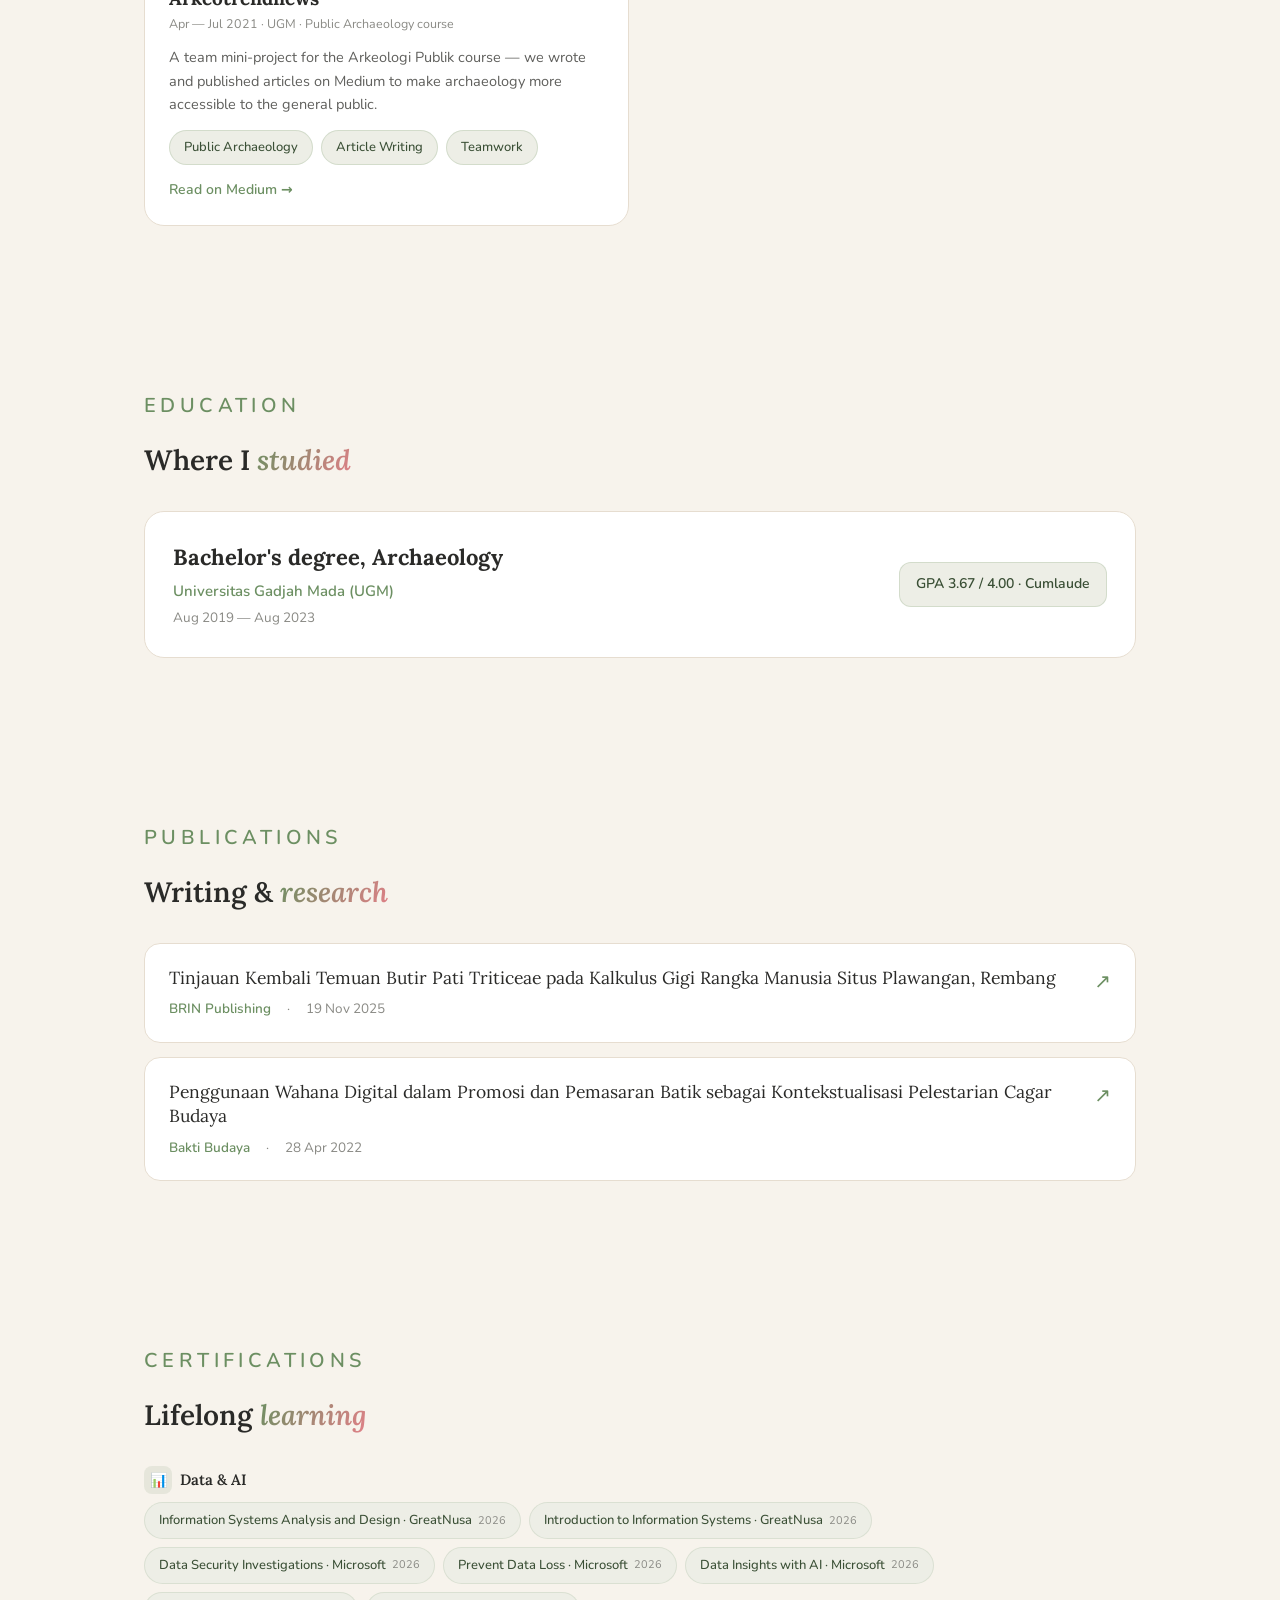
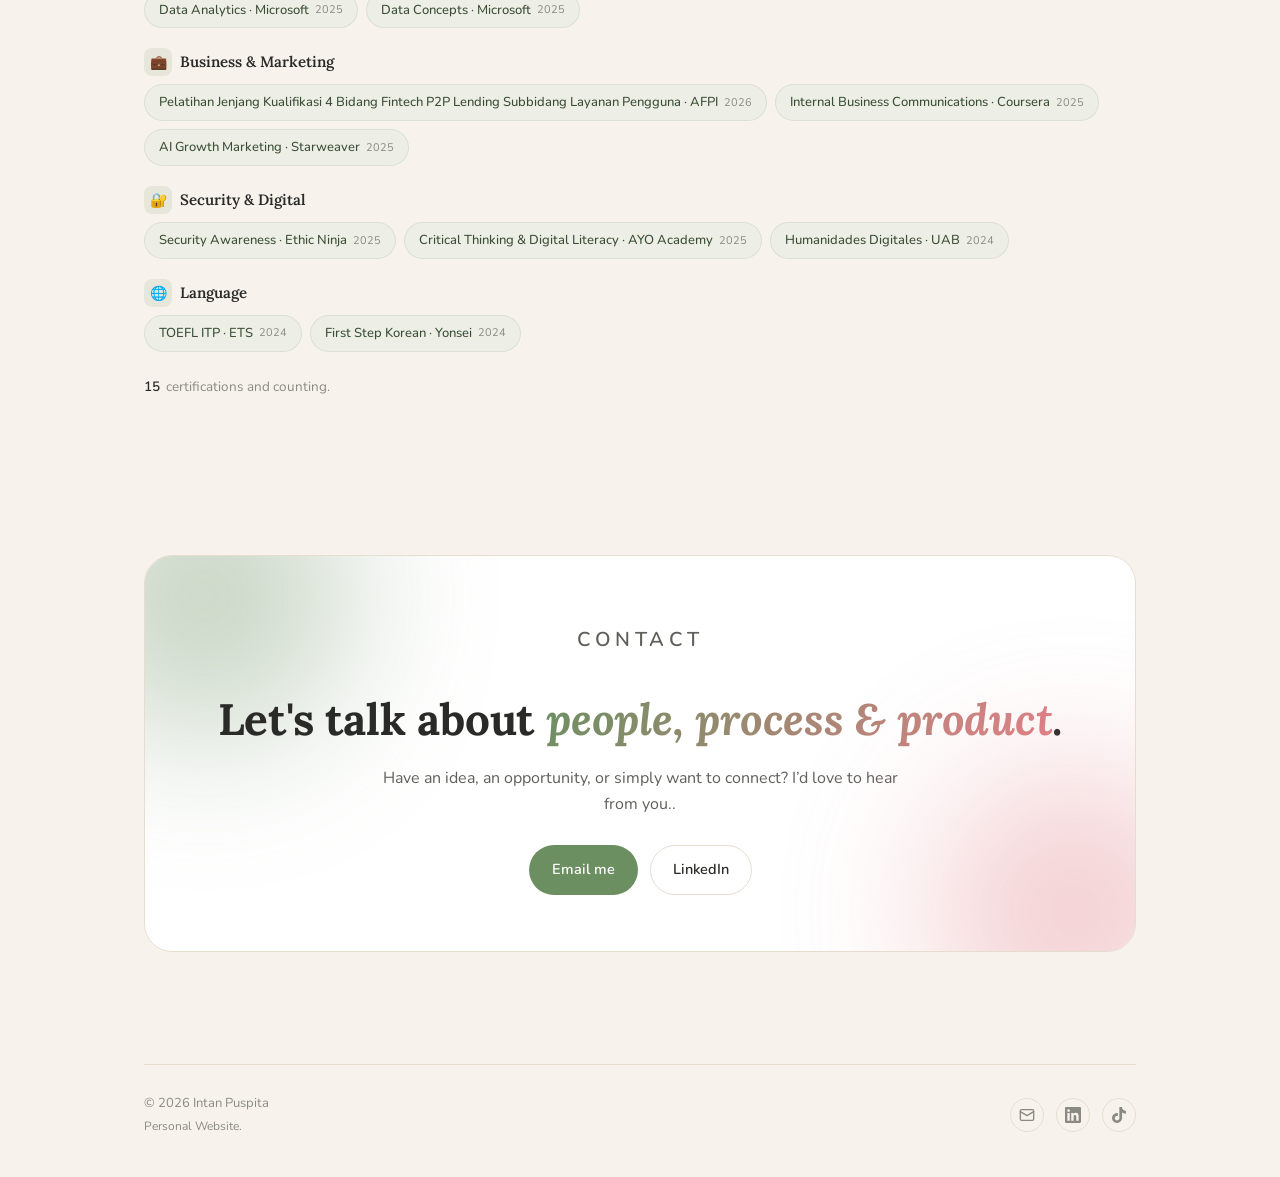
==== commit 01c252e1: "Replace HEIC image with JPG and fix typo" ====
--- a/index.html
+++ b/index.html
@@ -155,7 +155,7 @@
   height: 180px;
   border-radius: 50%;
   object-fit: cover;
-  object-position: center top;
+  object-position: center 40%;
   border: 3px solid var(--border);
   box-shadow: 0 8px 24px rgba(0,0,0,0.12);
 }
@@ -525,7 +525,7 @@
         </div>
       </div>
 
-      <img src="images/profile.HEIC" alt="Intan Puspita" class="hero-photo" />
+      <img src="images/profile.jpg" alt="Intan Puspita" class="hero-photo" />
 
       <div class="scroll-hint">
         <span>scroll</span>
@@ -585,7 +585,7 @@
             <ul class="xp-bullets">
               <li>Own workflow standards, compliance checks, and daily disbursement performance.</li>
               <li>Overseeing daily operations across <strong>4 lending products</strong>, ensuring consistent execution and regulatory compliance.<li>
-              <li>Lead a team of junior operations staff, managing workload, performance, and day-to-day priorities.<li>
+              <li>Lead a team of junior operation staffs, managing workload, performance, and day-to-day priorities.<li>
               <li>Improving operational workflows, <strong>reducing processing time by 15-20%</strong> and minimizing recurring errors.<li>
               <li>Resolving operational issues and coordinated with internal and external stakeholders to <strong>maintain smooth execution</strong>.<li>
               <li>Managing special projects, from planning and coordination through implementation.</li>
